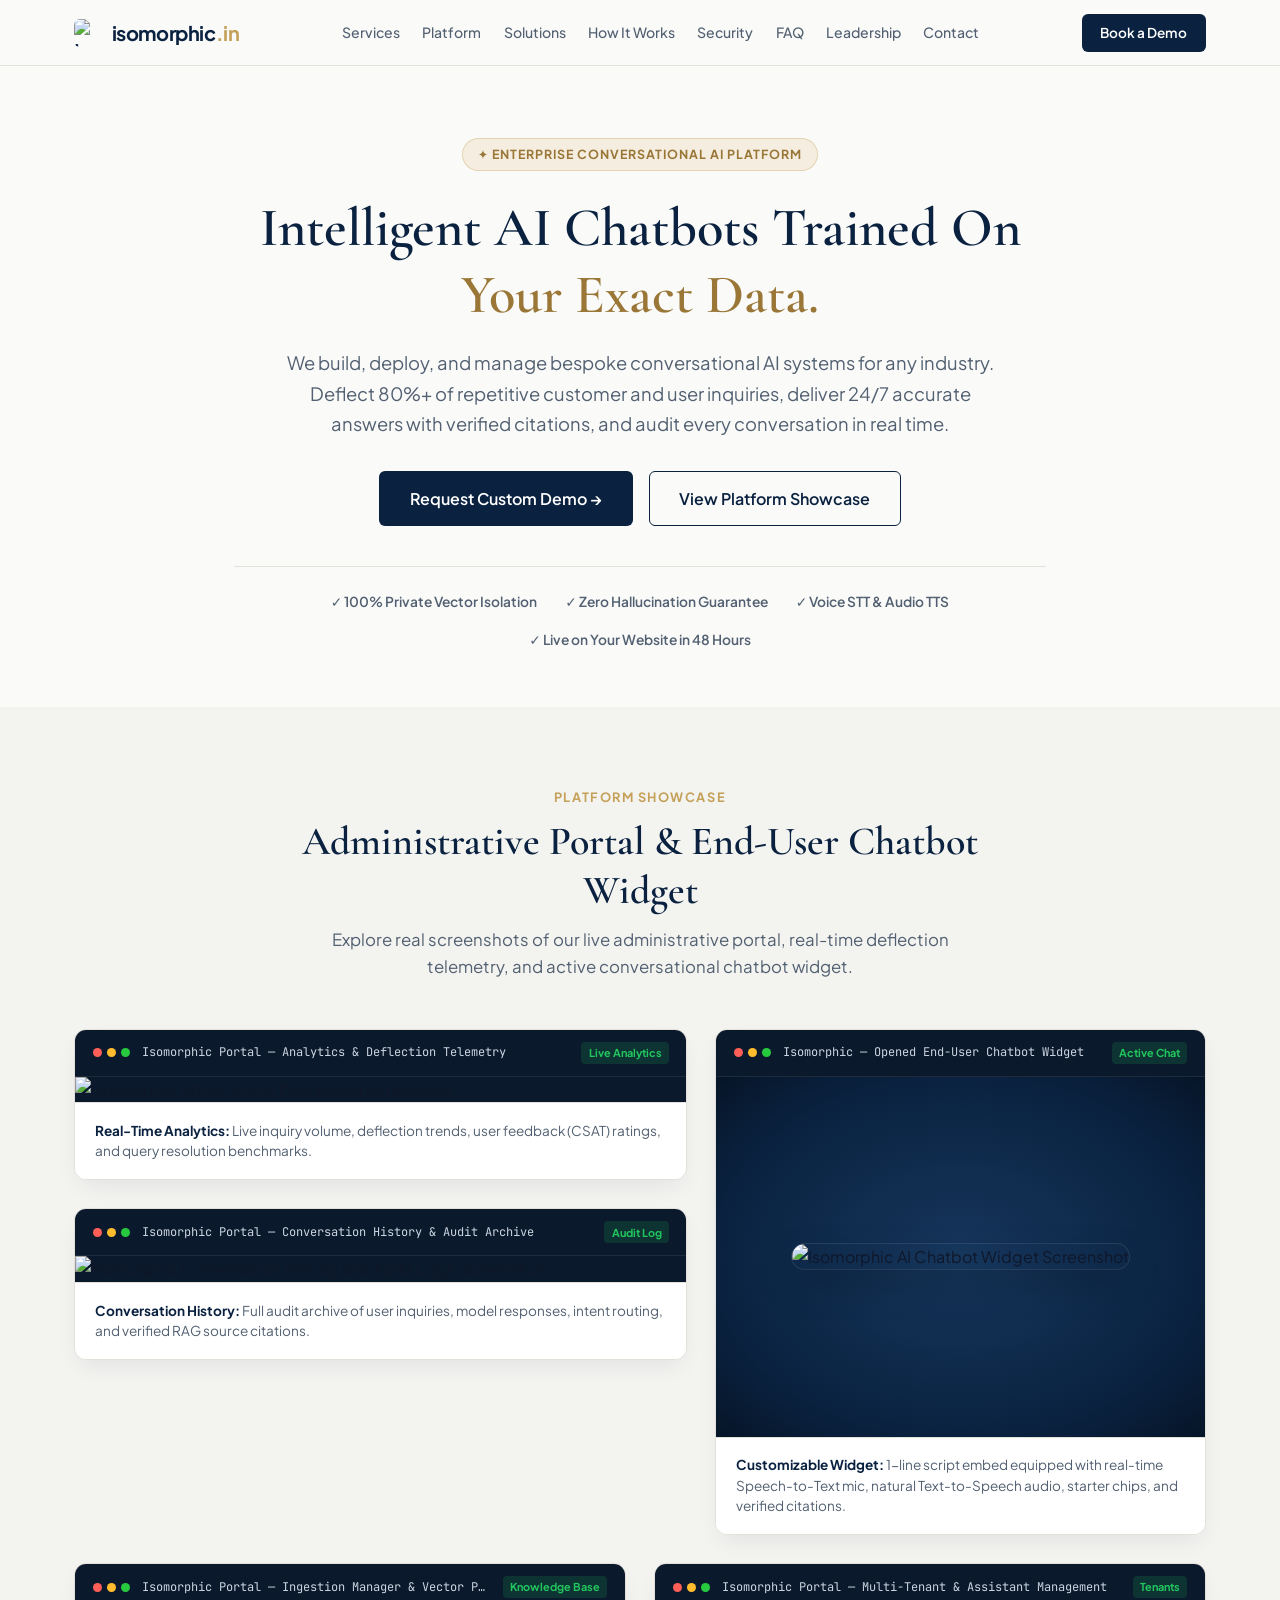
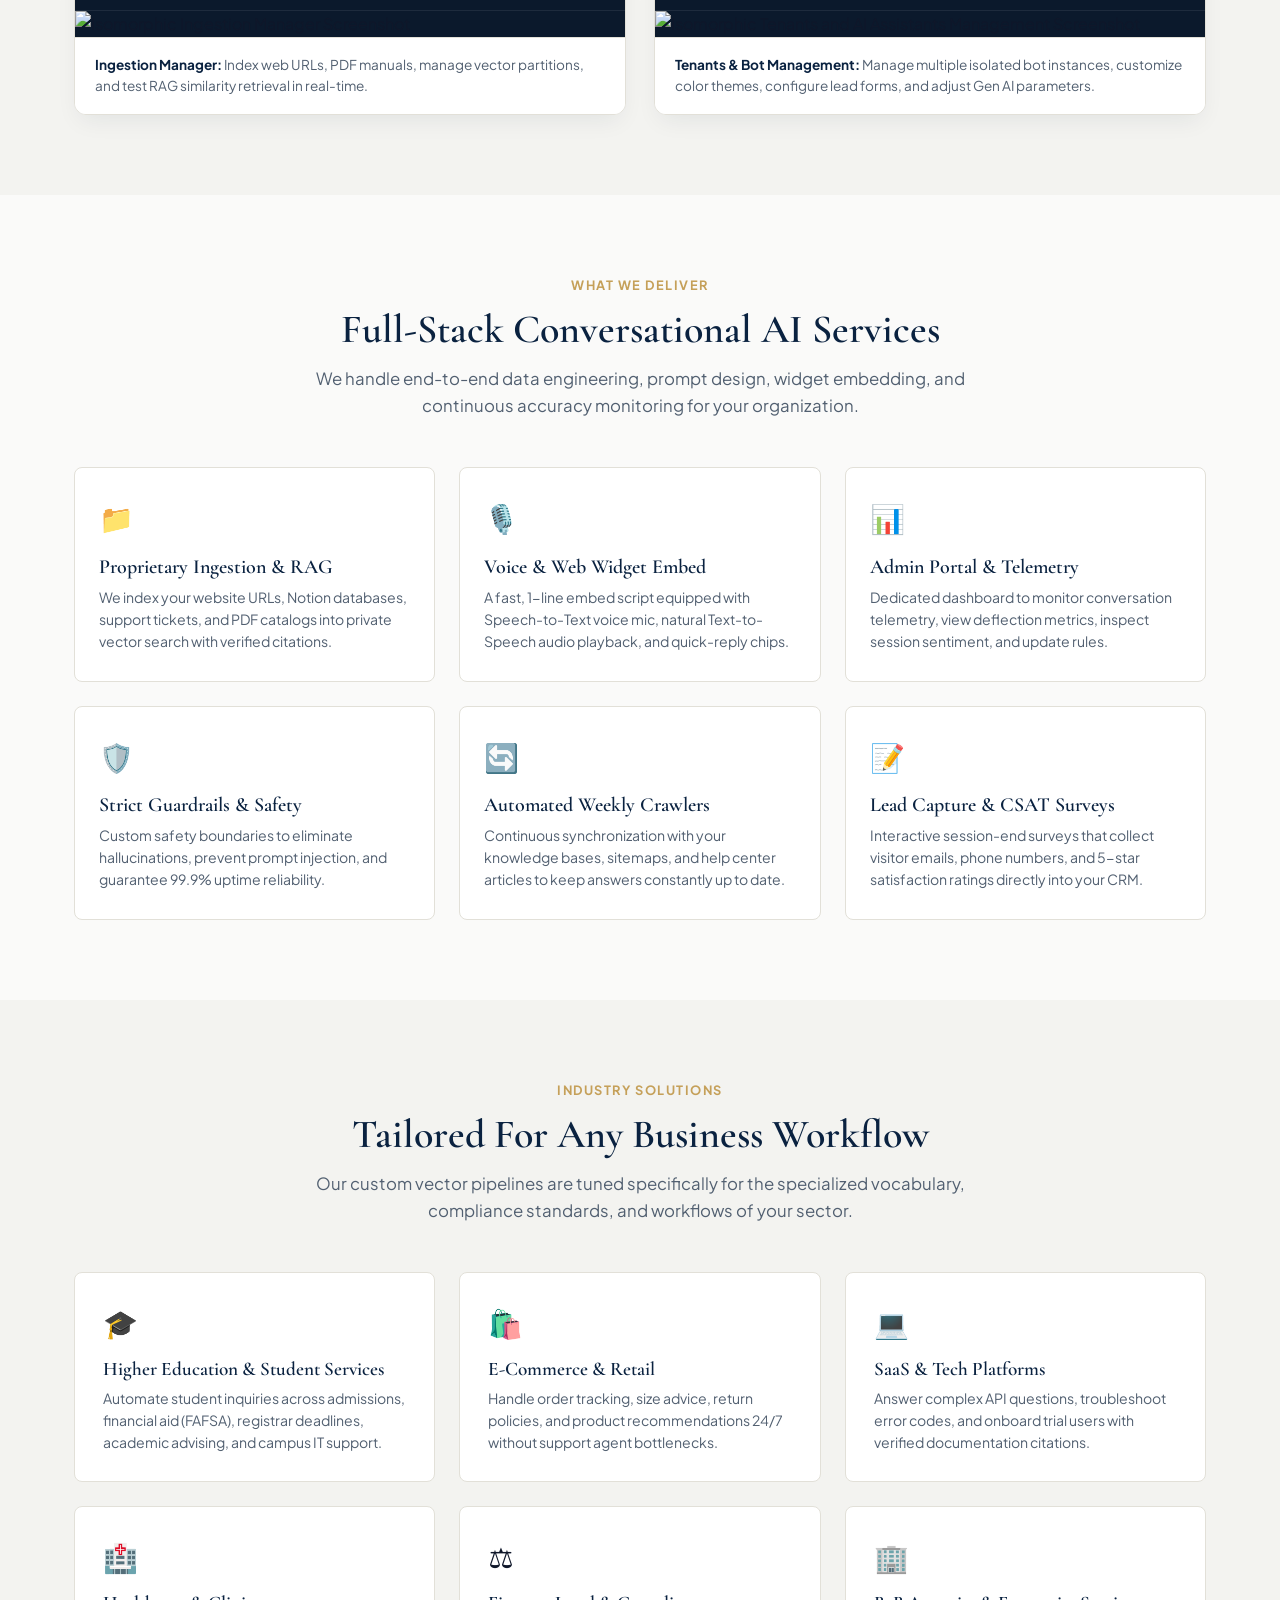
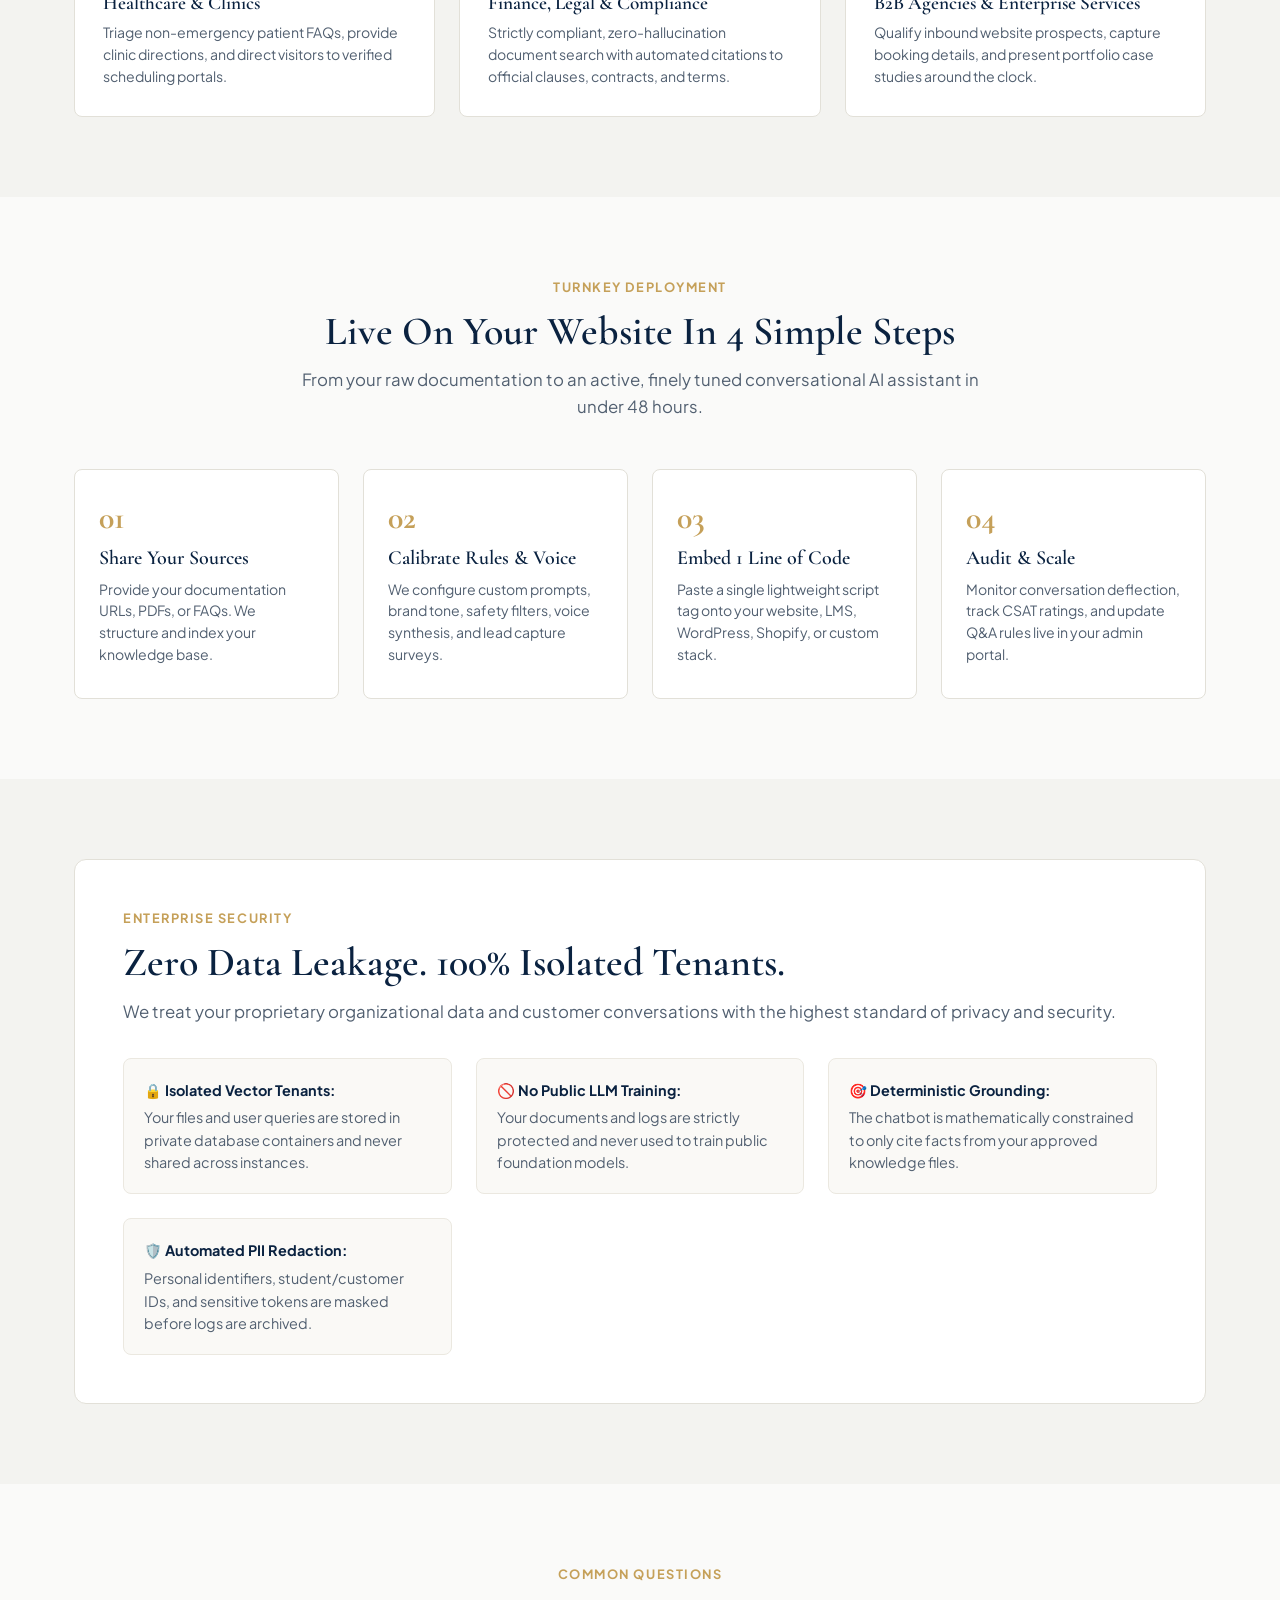
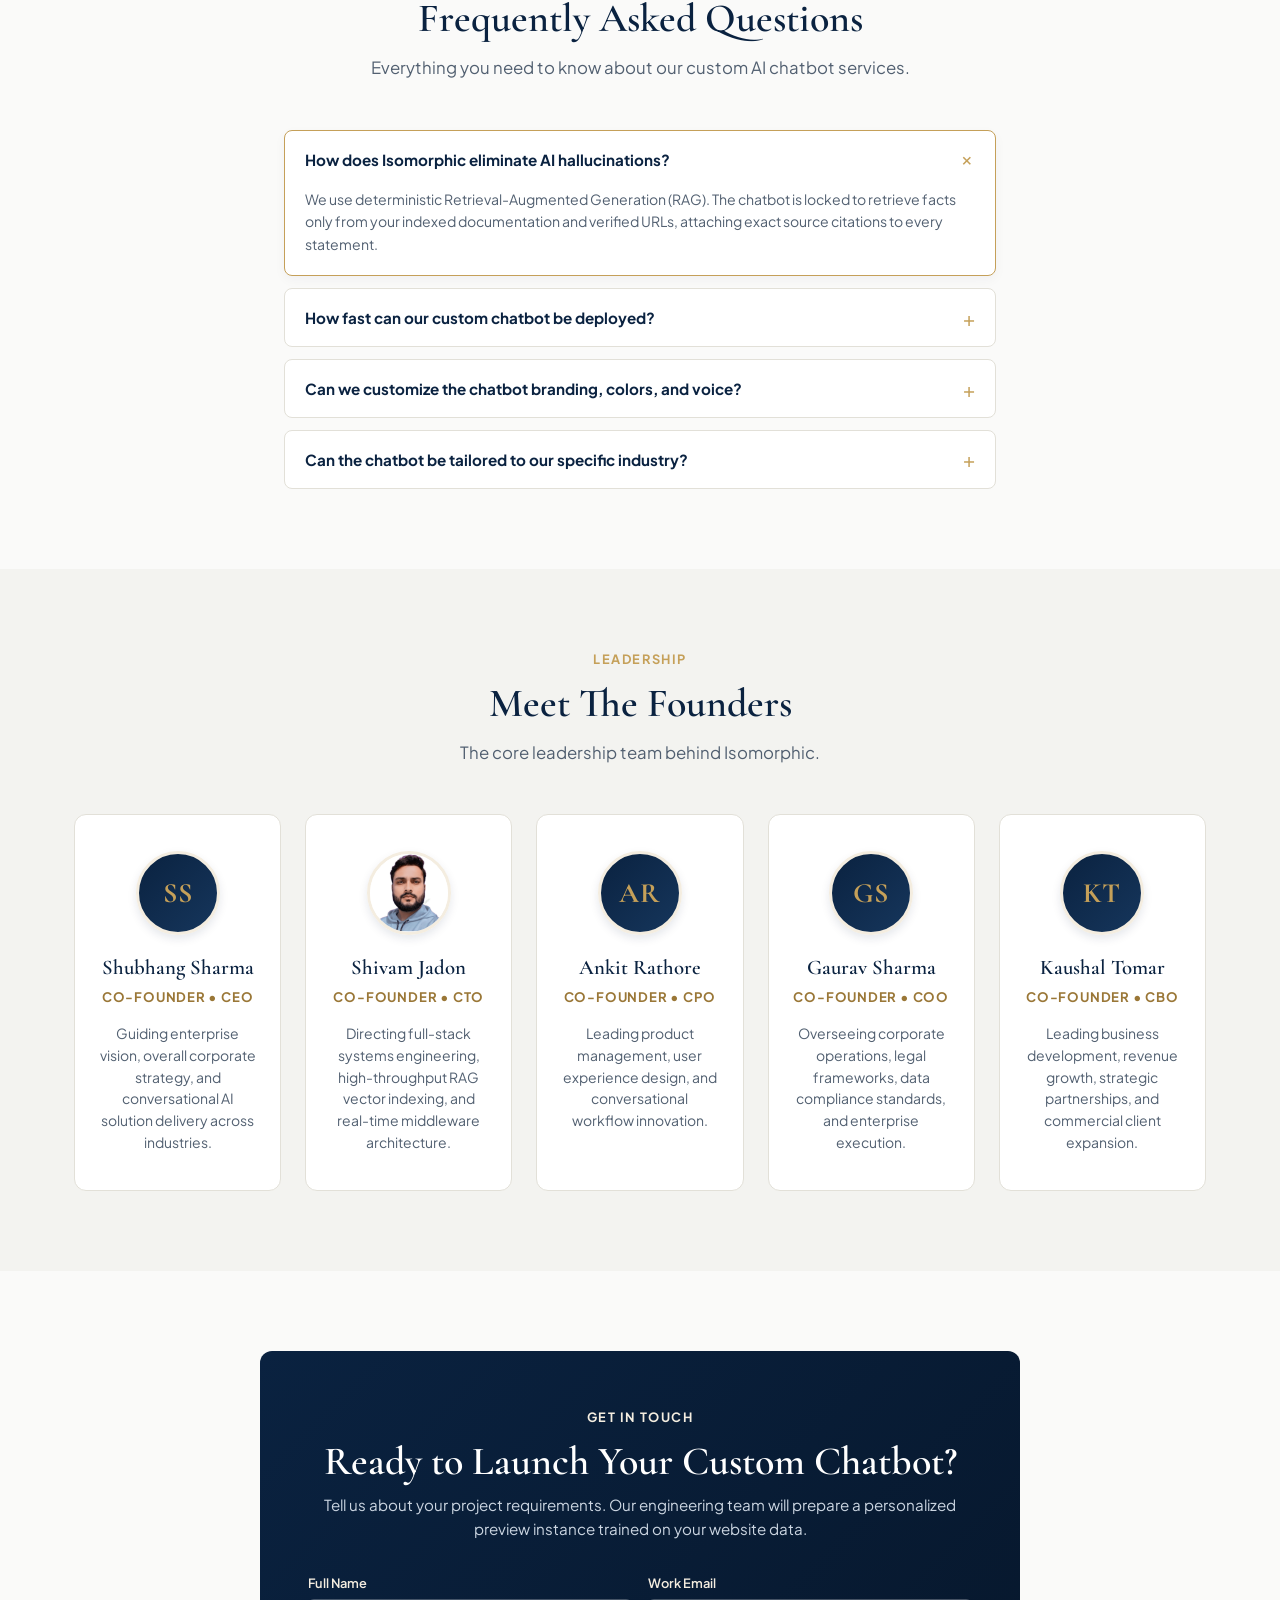
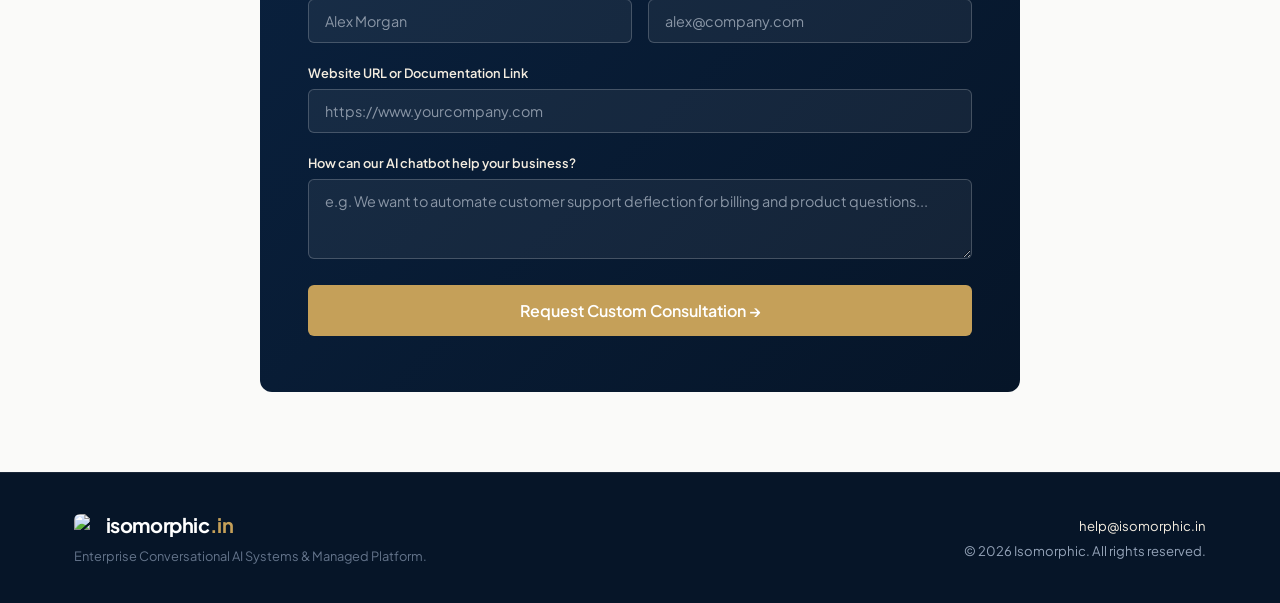
==== index.html @ 6aea858d "Added founder" ====
<!DOCTYPE html>
<html lang="en">
<head>
    <meta charset="UTF-8">
    <meta name="viewport" content="width=device-width, initial-scale=1.0">
    <link rel="icon" type="image/png" href="assets/isomorphic-icon.png">
    <title>Isomorphic | Enterprise AI Chatbot Platform &amp; Custom Solutions</title>
    <meta name="description" content="Build, deploy, and scale custom AI chatbots trained on your proprietary data. Turn documents, websites, and manuals into intelligent 24/7 conversational agents across any industry.">
    
    <!-- Google Fonts -->
    <link rel="preconnect" href="https://fonts.googleapis.com">
    <link rel="preconnect" href="https://fonts.gstatic.com" crossorigin>
    <link href="https://fonts.googleapis.com/css2?family=Cormorant+Garamond:wght@500;600;700&family=Plus+Jakarta+Sans:wght@400;500;600;700;800&family=JetBrains+Mono:wght@400;500;600&display=swap" rel="stylesheet">
    <link rel="stylesheet" href="styles.css">
</head>
<body>

    <!-- Minimal Header Navigation -->
    <header class="site-header" id="navbar">
        <div class="container nav-container">
            <a href="#" class="logo" aria-label="Isomorphic">
                <img src="assets/isomorphic-icon.png" alt="Isomorphic Emblem" class="site-logo-icon" width="28" height="28">
                <span class="logo-text">isomorphic<span class="dot-in">.in</span></span>
            </a>

            <nav class="nav-links">
                <a href="#services">Services</a>
                <a href="#platform">Platform</a>
                <a href="#solutions">Solutions</a>
                <a href="#process">How It Works</a>
                <a href="#security">Security</a>
                <a href="#faq">FAQ</a>
                <a href="#founders">Leadership</a>
                <a href="#contact">Contact</a>
            </nav>

            <div class="nav-actions">
                <a href="#contact" class="btn btn-primary btn-sm">
                    Book a Demo
                </a>
            </div>

            <button class="mobile-menu-toggle" aria-label="Toggle Menu" type="button">
                <span></span>
                <span></span>
            </button>
        </div>
    </header>

    <main>
        <!-- Hero Section -->
        <section class="hero-section">
            <div class="container hero-container">
                <div class="hero-content">
                    <div class="hero-badge">
                        <span>✦ Enterprise Conversational AI Platform</span>
                    </div>

                    <h1 class="hero-title">
                        Intelligent AI Chatbots Trained On <span class="accent-text">Your Exact Data.</span>
                    </h1>

                    <p class="hero-subtitle">
                        We build, deploy, and manage bespoke conversational AI systems for any industry. Deflect 80%+ of repetitive customer and user inquiries, deliver 24/7 accurate answers with verified citations, and audit every conversation in real time.
                    </p>

                    <div class="hero-buttons">
                        <a href="#contact" class="btn btn-primary btn-lg">
                            Request Custom Demo &rarr;
                        </a>
                        <a href="#platform" class="btn btn-outline btn-lg">
                            View Platform Showcase
                        </a>
                    </div>

                    <div class="trust-pills">
                        <span class="pill-item">✓ 100% Private Vector Isolation</span>
                        <span class="pill-item">✓ Zero Hallucination Guarantee</span>
                        <span class="pill-item">✓ Voice STT &amp; Audio TTS</span>
                        <span class="pill-item">✓ Live on Your Website in 48 Hours</span>
                    </div>
                </div>
            </div>
        </section>

        <!-- Visual Showcase Section (Actual Screenshots of Portal & Chatbot) -->
        <section id="platform" class="showcase-section">
            <div class="container">
                <div class="section-title-wrap">
                    <span class="section-eyebrow">Platform Showcase</span>
                    <h2>Administrative Portal &amp; End-User Chatbot Widget</h2>
                    <p>Explore real screenshots of our live administrative portal, real-time deflection telemetry, and active conversational chatbot widget.</p>
                </div>

                <!-- Primary Row: 2 Stacked Portal Screens on Left + Chatbot Widget on Right -->
                <div class="showcase-dual-grid">
                    <!-- LEFT: PORTAL COLUMN (2 STACKED SCREENS) -->
                    <div class="portal-column">
                        <!-- Screen 1: Analytics & Telemetry Dashboard -->
                        <div class="screen-card portal-card">
                            <div class="screen-card-header">
                                <div class="traffic-dots">
                                    <span class="dot red"></span>
                                    <span class="dot yellow"></span>
                                    <span class="dot green"></span>
                                </div>
                                <span class="screen-title">Isomorphic Portal &mdash; Analytics &amp; Deflection Telemetry</span>
                                <span class="badge-live">Live Analytics</span>
                            </div>
                            <div class="screen-image-wrap">
                                <img src="assets/portal-screenshot.png" alt="Isomorphic Admin Portal Dashboard Screenshot" class="showcase-img portal-img" loading="lazy">
                            </div>
                            <div class="screen-caption">
                                <strong>Real-Time Analytics:</strong> Live inquiry volume, deflection trends, user feedback (CSAT) ratings, and query resolution benchmarks.
                            </div>
                        </div>

                        <!-- Screen 2: Conversation History & Live Audit Trail -->
                        <div class="screen-card portal-card">
                            <div class="screen-card-header">
                                <div class="traffic-dots">
                                    <span class="dot red"></span>
                                    <span class="dot yellow"></span>
                                    <span class="dot green"></span>
                                </div>
                                <span class="screen-title">Isomorphic Portal &mdash; Conversation History &amp; Audit Archive</span>
                                <span class="badge-live">Audit Log</span>
                            </div>
                            <div class="screen-image-wrap">
                                <img src="assets/portal-conversations.png" alt="Isomorphic Conversation History and Audit Logs Screenshot" class="showcase-img portal-img" loading="lazy">
                            </div>
                            <div class="screen-caption">
                                <strong>Conversation History:</strong> Full audit archive of user inquiries, model responses, intent routing, and verified RAG source citations.
                            </div>
                        </div>
                    </div>

                    <!-- RIGHT: CHATBOT COLUMN (OPENED WIDGET) -->
                    <div class="chat-column">
                        <div class="screen-card chat-card">
                            <div class="screen-card-header">
                                <div class="traffic-dots">
                                    <span class="dot red"></span>
                                    <span class="dot yellow"></span>
                                    <span class="dot green"></span>
                                </div>
                                <span class="screen-title">Isomorphic &mdash; Opened End-User Chatbot Widget</span>
                                <span class="badge-live">Active Chat</span>
                            </div>
                            <div class="screen-image-wrap chat-wrap">
                                <img src="assets/chatbot-screenshot.png" alt="Isomorphic AI Chatbot Widget Screenshot" class="showcase-img chat-img" loading="lazy">
                            </div>
                            <div class="screen-caption">
                                <strong>Customizable Widget:</strong> 1-line script embed equipped with real-time Speech-to-Text mic, natural Text-to-Speech audio, starter chips, and verified citations.
                            </div>
                        </div>
                    </div>
                </div>

                <!-- Secondary Row: Ingestion Manager & Multi-Tenant Management -->
                <div class="showcase-secondary-grid">
                    <!-- Screen 3: Ingestion Manager -->
                    <div class="screen-card portal-card">
                        <div class="screen-card-header">
                            <div class="traffic-dots">
                                <span class="dot red"></span>
                                <span class="dot yellow"></span>
                                <span class="dot green"></span>
                            </div>
                            <span class="screen-title">Isomorphic Portal &mdash; Ingestion Manager &amp; Vector Pipeline</span>
                            <span class="badge-live">Knowledge Base</span>
                        </div>
                        <div class="screen-image-wrap">
                            <img src="assets/portal-ingestion.png" alt="Isomorphic Ingestion Manager Screenshot" class="showcase-img portal-img" loading="lazy">
                        </div>
                        <div class="screen-caption">
                            <strong>Ingestion Manager:</strong> Index web URLs, PDF manuals, manage vector partitions, and test RAG similarity retrieval in real-time.
                        </div>
                    </div>

                    <!-- Screen 4: Multi-Tenant & AI Assistant Management -->
                    <div class="screen-card portal-card">
                        <div class="screen-card-header">
                            <div class="traffic-dots">
                                <span class="dot red"></span>
                                <span class="dot yellow"></span>
                                <span class="dot green"></span>
                            </div>
                            <span class="screen-title">Isomorphic Portal &mdash; Multi-Tenant &amp; Assistant Management</span>
                            <span class="badge-live">Tenants</span>
                        </div>
                        <div class="screen-image-wrap">
                            <img src="assets/portal-tenants.png" alt="Isomorphic Tenants and AI Assistants Management Screenshot" class="showcase-img portal-img" loading="lazy">
                        </div>
                        <div class="screen-caption">
                            <strong>Tenants &amp; Bot Management:</strong> Manage multiple isolated bot instances, customize color themes, configure lead forms, and adjust Gen AI parameters.
                        </div>
                    </div>
                </div>
            </div>
        </section>

        <!-- Core Services Section -->
        <section id="services" class="services-section">
            <div class="container">
                <div class="section-title-wrap">
                    <span class="section-eyebrow">What We Deliver</span>
                    <h2>Full-Stack Conversational AI Services</h2>
                    <p>We handle end-to-end data engineering, prompt design, widget embedding, and continuous accuracy monitoring for your organization.</p>
                </div>

                <div class="services-grid-six">
                    <div class="service-box">
                        <div class="service-icon">📁</div>
                        <h3>Proprietary Ingestion &amp; RAG</h3>
                        <p>We index your website URLs, Notion databases, support tickets, and PDF catalogs into private vector search with verified citations.</p>
                    </div>

                    <div class="service-box">
                        <div class="service-icon">🎙️</div>
                        <h3>Voice &amp; Web Widget Embed</h3>
                        <p>A fast, 1-line embed script equipped with Speech-to-Text voice mic, natural Text-to-Speech audio playback, and quick-reply chips.</p>
                    </div>

                    <div class="service-box">
                        <div class="service-icon">📊</div>
                        <h3>Admin Portal &amp; Telemetry</h3>
                        <p>Dedicated dashboard to monitor conversation telemetry, view deflection metrics, inspect session sentiment, and update rules.</p>
                    </div>

                    <div class="service-box">
                        <div class="service-icon">🛡️</div>
                        <h3>Strict Guardrails &amp; Safety</h3>
                        <p>Custom safety boundaries to eliminate hallucinations, prevent prompt injection, and guarantee 99.9% uptime reliability.</p>
                    </div>

                    <div class="service-box">
                        <div class="service-icon">🔄</div>
                        <h3>Automated Weekly Crawlers</h3>
                        <p>Continuous synchronization with your knowledge bases, sitemaps, and help center articles to keep answers constantly up to date.</p>
                    </div>

                    <div class="service-box">
                        <div class="service-icon">📝</div>
                        <h3>Lead Capture &amp; CSAT Surveys</h3>
                        <p>Interactive session-end surveys that collect visitor emails, phone numbers, and 5-star satisfaction ratings directly into your CRM.</p>
                    </div>
                </div>
            </div>
        </section>

        <!-- Industry Solutions Section -->
        <section id="solutions" class="solutions-section">
            <div class="container">
                <div class="section-title-wrap">
                    <span class="section-eyebrow">Industry Solutions</span>
                    <h2>Tailored For Any Business Workflow</h2>
                    <p>Our custom vector pipelines are tuned specifically for the specialized vocabulary, compliance standards, and workflows of your sector.</p>
                </div>

                <div class="solutions-grid-three">
                    <div class="solution-card">
                        <div class="sol-icon">🎓</div>
                        <h4>Higher Education &amp; Student Services</h4>
                        <p>Automate student inquiries across admissions, financial aid (FAFSA), registrar deadlines, academic advising, and campus IT support.</p>
                    </div>
                    <div class="solution-card">
                        <div class="sol-icon">🛍️</div>
                        <h4>E-Commerce &amp; Retail</h4>
                        <p>Handle order tracking, size advice, return policies, and product recommendations 24/7 without support agent bottlenecks.</p>
                    </div>
                    <div class="solution-card">
                        <div class="sol-icon">💻</div>
                        <h4>SaaS &amp; Tech Platforms</h4>
                        <p>Answer complex API questions, troubleshoot error codes, and onboard trial users with verified documentation citations.</p>
                    </div>
                    <div class="solution-card">
                        <div class="sol-icon">🏥</div>
                        <h4>Healthcare &amp; Clinics</h4>
                        <p>Triage non-emergency patient FAQs, provide clinic directions, and direct visitors to verified scheduling portals.</p>
                    </div>
                    <div class="solution-card">
                        <div class="sol-icon">⚖️</div>
                        <h4>Finance, Legal &amp; Compliance</h4>
                        <p>Strictly compliant, zero-hallucination document search with automated citations to official clauses, contracts, and terms.</p>
                    </div>
                    <div class="solution-card">
                        <div class="sol-icon">🏢</div>
                        <h4>B2B Agencies &amp; Enterprise Services</h4>
                        <p>Qualify inbound website prospects, capture booking details, and present portfolio case studies around the clock.</p>
                    </div>
                </div>
            </div>
        </section>

        <!-- How It Works Section -->
        <section id="process" class="process-section">
            <div class="container">
                <div class="section-title-wrap">
                    <span class="section-eyebrow">Turnkey Deployment</span>
                    <h2>Live On Your Website In 4 Simple Steps</h2>
                    <p>From your raw documentation to an active, finely tuned conversational AI assistant in under 48 hours.</p>
                </div>

                <div class="process-steps-four">
                    <div class="step-card">
                        <div class="step-num">01</div>
                        <h3>Share Your Sources</h3>
                        <p>Provide your documentation URLs, PDFs, or FAQs. We structure and index your knowledge base.</p>
                    </div>
                    <div class="step-card">
                        <div class="step-num">02</div>
                        <h3>Calibrate Rules &amp; Voice</h3>
                        <p>We configure custom prompts, brand tone, safety filters, voice synthesis, and lead capture surveys.</p>
                    </div>
                    <div class="step-card">
                        <div class="step-num">03</div>
                        <h3>Embed 1 Line of Code</h3>
                        <p>Paste a single lightweight script tag onto your website, LMS, WordPress, Shopify, or custom stack.</p>
                    </div>
                    <div class="step-card">
                        <div class="step-num">04</div>
                        <h3>Audit &amp; Scale</h3>
                        <p>Monitor conversation deflection, track CSAT ratings, and update Q&amp;A rules live in your admin portal.</p>
                    </div>
                </div>
            </div>
        </section>

        <!-- Security & Compliance Section -->
        <section id="security" class="security-section">
            <div class="container">
                <div class="security-card">
                    <div class="security-content">
                        <span class="section-eyebrow" style="color: var(--color-accent);">Enterprise Security</span>
                        <h2>Zero Data Leakage. 100% Isolated Tenants.</h2>
                        <p>We treat your proprietary organizational data and customer conversations with the highest standard of privacy and security.</p>
                        
                        <div class="security-features-list">
                            <div class="sec-item">
                                <strong>🔒 Isolated Vector Tenants:</strong> Your files and user queries are stored in private database containers and never shared across instances.
                            </div>
                            <div class="sec-item">
                                <strong>🚫 No Public LLM Training:</strong> Your documents and logs are strictly protected and never used to train public foundation models.
                            </div>
                            <div class="sec-item">
                                <strong>🎯 Deterministic Grounding:</strong> The chatbot is mathematically constrained to only cite facts from your approved knowledge files.
                            </div>
                            <div class="sec-item">
                                <strong>🛡️ Automated PII Redaction:</strong> Personal identifiers, student/customer IDs, and sensitive tokens are masked before logs are archived.
                            </div>
                        </div>
                    </div>
                </div>
            </div>
        </section>

        <!-- FAQ Section -->
        <section id="faq" class="faq-section">
            <div class="container faq-container">
                <div class="section-title-wrap">
                    <span class="section-eyebrow">Common Questions</span>
                    <h2>Frequently Asked Questions</h2>
                    <p>Everything you need to know about our custom AI chatbot services.</p>
                </div>

                <div class="faq-accordion">
                    <div class="faq-item active">
                        <button type="button" class="faq-question">
                            <span>How does Isomorphic eliminate AI hallucinations?</span>
                            <span class="faq-icon">+</span>
                        </button>
                        <div class="faq-answer">
                            <p>We use deterministic Retrieval-Augmented Generation (RAG). The chatbot is locked to retrieve facts only from your indexed documentation and verified URLs, attaching exact source citations to every statement.</p>
                        </div>
                    </div>

                    <div class="faq-item">
                        <button type="button" class="faq-question">
                            <span>How fast can our custom chatbot be deployed?</span>
                            <span class="faq-icon">+</span>
                        </button>
                        <div class="faq-answer">
                            <p>Most client instances are configured, tested, and live within 48 to 72 hours. Simply provide your website link or documents, and our engineering team handles the rest.</p>
                        </div>
                    </div>

                    <div class="faq-item">
                        <button type="button" class="faq-question">
                            <span>Can we customize the chatbot branding, colors, and voice?</span>
                            <span class="faq-icon">+</span>
                        </button>
                        <div class="faq-answer">
                            <p>Yes. Primary colors, logos, starter quick-reply chips, speech-to-text dictation, text-to-speech audio, and session-end survey forms are fully customizable via your portal.</p>
                        </div>
                    </div>

                    <div class="faq-item">
                        <button type="button" class="faq-question">
                            <span>Can the chatbot be tailored to our specific industry?</span>
                            <span class="faq-icon">+</span>
                        </button>
                        <div class="faq-answer">
                            <p>Yes. We deploy specialized assistants for universities, e-commerce stores, SaaS companies, healthcare clinics, and B2B enterprises—each calibrated with custom terminology and routing rules.</p>
                        </div>
                    </div>
                </div>
            </div>
        </section>

        <!-- Meet The Founders Section (Placed before Contact) -->
        <section id="founders" class="founders-section">
            <div class="container">
                <div class="section-title-wrap">
                    <span class="section-eyebrow">Leadership</span>
                    <h2>Meet The Founders</h2>
                    <p>The core leadership team behind Isomorphic.</p>
                </div>

                <div class="founders-grid">
                    <!-- Founder 1: CEO -->
                    <div class="founder-card">
                        <div class="founder-avatar-wrap">
                            <img src="assets/shubhang.png" alt="Shubhang Sharma" class="founder-avatar-img" onerror="this.style.display='none'; this.nextElementSibling.style.display='flex';" />
                            <div class="dummy-avatar-bg" style="display: none;">
                                <span class="founder-initials">SS</span>
                            </div>
                        </div>
                        <h3 class="founder-name">Shubhang Sharma</h3>
                        <span class="founder-role">Co-Founder &bull; CEO</span>
                        <p class="founder-bio">Guiding enterprise vision, overall corporate strategy, and conversational AI solution delivery across industries.</p>
                    </div>

                    <!-- Founder 2: CTO -->
                    <div class="founder-card">
                        <div class="founder-avatar-wrap">
                            <img src="assets/shivam.png" alt="Shivam Jadon" class="founder-avatar-img" onerror="this.style.display='none'; this.nextElementSibling.style.display='flex';" />
                            <div class="dummy-avatar-bg" style="display: none;">
                                <span class="founder-initials">SJ</span>
                            </div>
                        </div>
                        <h3 class="founder-name">Shivam Jadon</h3>
                        <span class="founder-role">Co-Founder &bull; CTO</span>
                        <p class="founder-bio">Directing full-stack systems engineering, high-throughput RAG vector indexing, and real-time middleware architecture.</p>
                    </div>

                    <!-- Founder 3: CPO -->
                    <div class="founder-card">
                        <div class="founder-avatar-wrap">
                            <img src="assets/ankit.png" alt="Ankit Rathore" class="founder-avatar-img" onerror="this.style.display='none'; this.nextElementSibling.style.display='flex';" />
                            <div class="dummy-avatar-bg" style="display: none;">
                                <span class="founder-initials">AR</span>
                            </div>
                        </div>
                        <h3 class="founder-name">Ankit Rathore</h3>
                        <span class="founder-role">Co-Founder &bull; CPO</span>
                        <p class="founder-bio">Leading product management, user experience design, and conversational workflow innovation.</p>
                    </div>

                    <!-- Founder 4: COO -->
                    <div class="founder-card">
                        <div class="founder-avatar-wrap">
                            <img src="assets/gaurav.png" alt="Gaurav Sharma" class="founder-avatar-img" onerror="this.style.display='none'; this.nextElementSibling.style.display='flex';" />
                            <div class="dummy-avatar-bg" style="display: none;">
                                <span class="founder-initials">GS</span>
                            </div>
                        </div>
                        <h3 class="founder-name">Gaurav Sharma</h3>
                        <span class="founder-role">Co-Founder &bull; COO</span>
                        <p class="founder-bio">Overseeing corporate operations, legal frameworks, data compliance standards, and enterprise execution.</p>
                    </div>

                    <!-- Founder 5: CBO -->
                    <div class="founder-card">
                        <div class="founder-avatar-wrap">
                            <img src="assets/kaushal.png" alt="Kaushal Tomar" class="founder-avatar-img" onerror="this.style.display='none'; this.nextElementSibling.style.display='flex';" />
                            <div class="dummy-avatar-bg" style="display: none;">
                                <span class="founder-initials">KT</span>
                            </div>
                        </div>
                        <h3 class="founder-name">Kaushal Tomar</h3>
                        <span class="founder-role">Co-Founder &bull; CBO</span>
                        <p class="founder-bio">Leading business development, revenue growth, strategic partnerships, and commercial client expansion.</p>
                    </div>
                </div>
            </div>
        </section>

        <!-- Contact & Lead Capture Section -->
        <section id="contact" class="contact-section">
            <div class="container">
                <div class="contact-card">
                    <div class="contact-header">
                        <span class="section-eyebrow" style="color: var(--color-accent-light);">Get In Touch</span>
                        <h2>Ready to Launch Your Custom Chatbot?</h2>
                        <p>Tell us about your project requirements. Our engineering team will prepare a personalized preview instance trained on your website data.</p>
                    </div>

                    <form id="contact-form" class="contact-form">
                        <div class="form-row">
                            <div class="form-field">
                                <label for="c-name">Full Name</label>
                                <input type="text" id="c-name" placeholder="Alex Morgan" required>
                            </div>
                            <div class="form-field">
                                <label for="c-email">Work Email</label>
                                <input type="email" id="c-email" placeholder="alex@company.com" required>
                            </div>
                        </div>

                        <div class="form-field">
                            <label for="c-website">Website URL or Documentation Link</label>
                            <input type="url" id="c-website" placeholder="https://www.yourcompany.com" required>
                        </div>

                        <div class="form-field">
                            <label for="c-message">How can our AI chatbot help your business?</label>
                            <textarea id="c-message" rows="3" placeholder="e.g. We want to automate customer support deflection for billing and product questions..." required></textarea>
                        </div>

                        <button type="submit" class="btn btn-secondary btn-full btn-lg">
                            Request Custom Consultation &rarr;
                        </button>
                    </form>

                    <div id="contact-success" class="contact-success-msg">
                        <div class="success-check">✓</div>
                        <h3>Thank You!</h3>
                        <p>Your request has been received. Our team will review your website and contact you within 24 hours.</p>
                        <p class="direct-mail">Direct inquiries: <strong>help@isomorphic.in</strong></p>
                    </div>
                </div>
            </div>
        </section>
    </main>

    <!-- Clean Footer -->
    <footer class="site-footer">
        <div class="container footer-container">
            <div class="footer-left">
                <div class="logo">
                    <img src="assets/isomorphic-icon.png" alt="Isomorphic Emblem" class="site-logo-icon" width="22" height="22">
                    <span style="color:#FFFFFF;">isomorphic<span class="dot-in">.in</span></span>
                </div>
                <p>Enterprise Conversational AI Systems &amp; Managed Platform.</p>
            </div>
            <div class="footer-right">
                <a href="mailto:help@isomorphic.in">help@isomorphic.in</a>
                <span>&copy; 2026 Isomorphic. All rights reserved.</span>
            </div>
        </div>
    </footer>

    <script src="script.js"></script>

    <!-- Hosted Live Chatbot Widget Script -->
    <script 
        src="https://iso-chat.onrender.com/chatbot.js" 
        data-tenant-id="onestop" 
        data-bot-id="isobot">
    </script>
</body>
</html>
---- styles.css ----
/* ==========================================================================
   Isomorphic - Enterprise Conversational AI Platform Stylesheet
   ========================================================================== */

:root {
    --color-bg: #FAFAF9;
    --color-bg-secondary: #F3F3F0;
    --color-card-bg: #FFFFFF;
    
    --color-text: #0F172A;
    --color-text-muted: #526071;
    --color-text-light: #8E9BAE;
    
    --color-primary: #0A2240;
    --color-primary-light: #16365C;
    --color-primary-dark: #051428;
    
    --color-accent: #C5A059;
    --color-accent-light: #F4EDE0;
    --color-accent-dark: #9A7737;
    
    --color-border: #E2E0D8;
    --color-border-subtle: #EBE8E0;
    
    --color-success: #16A34A;
    --color-success-bg: #DCFCE7;
    
    --font-serif: "Cormorant Garamond", Georgia, serif;
    --font-sans: "Plus Jakarta Sans", system-ui, -apple-system, sans-serif;
    --font-mono: "JetBrains Mono", Menlo, monospace;
    
    --max-width: 1180px;
    --transition-smooth: all 0.2s ease-in-out;
}

*, *::before, *::after {
    box-sizing: border-box;
    margin: 0;
    padding: 0;
}

html {
    scroll-behavior: smooth;
}

body {
    background-color: var(--color-bg);
    color: var(--color-text);
    font-family: var(--font-sans);
    font-size: 16px;
    line-height: 1.6;
    overflow-x: hidden;
    -webkit-font-smoothing: antialiased;
}

h1, h2, h3, h4 {
    font-family: var(--font-serif);
    color: var(--color-primary);
    font-weight: 600;
    line-height: 1.22;
}

h1 { font-size: clamp(2.3rem, 4.8vw, 3.4rem); }
h2 { font-size: clamp(1.85rem, 3.5vw, 2.5rem); }
h3 { font-size: clamp(1.2rem, 2vw, 1.4rem); }
h4 { font-size: clamp(1.05rem, 1.5vw, 1.2rem); }

p {
    color: var(--color-text-muted);
}

a {
    color: var(--color-primary);
    text-decoration: none;
    transition: var(--transition-smooth);
}

a:hover {
    color: var(--color-accent);
}

.container {
    width: 100%;
    max-width: var(--max-width);
    margin: 0 auto;
    padding: 0 1.5rem;
}

section {
    padding: 5rem 0;
}

@media (max-width: 768px) {
    section { padding: 3.5rem 0; }
}

/* --- Section Headers --- */
.section-title-wrap {
    text-align: center;
    max-width: 700px;
    margin: 0 auto 3rem auto;
}

.section-eyebrow {
    font-size: 0.8rem;
    font-weight: 700;
    text-transform: uppercase;
    letter-spacing: 0.12em;
    color: var(--color-accent);
    display: block;
    margin-bottom: 0.6rem;
}

.section-title-wrap h2 {
    margin-bottom: 0.75rem;
}

.section-title-wrap p {
    font-size: 1.05rem;
    line-height: 1.6;
}

/* --- Buttons --- */
.btn {
    display: inline-flex;
    align-items: center;
    justify-content: center;
    gap: 0.4rem;
    font-family: var(--font-sans);
    font-weight: 600;
    font-size: 0.92rem;
    padding: 0.72rem 1.45rem;
    border-radius: 6px;
    border: 1px solid transparent;
    cursor: pointer;
    transition: var(--transition-smooth);
    text-align: center;
    white-space: nowrap;
    text-decoration: none;
}

.btn-primary {
    background-color: var(--color-primary);
    color: #FFFFFF !important;
}

.btn-primary:hover {
    background-color: var(--color-primary-light);
    transform: translateY(-1px);
    box-shadow: 0 4px 12px rgba(10, 34, 64, 0.15);
}

.btn-secondary {
    background-color: var(--color-accent);
    color: #FFFFFF !important;
}

.btn-secondary:hover {
    background-color: var(--color-accent-dark);
    transform: translateY(-1px);
}

.btn-outline {
    background: transparent;
    border-color: var(--color-primary);
    color: var(--color-primary);
}

.btn-outline:hover {
    background: rgba(10, 34, 64, 0.05);
    transform: translateY(-1px);
}

.btn-lg {
    padding: 0.85rem 1.85rem;
    font-size: 1rem;
}

.btn-sm {
    padding: 0.45rem 1.1rem;
    font-size: 0.85rem;
}

.btn-full {
    width: 100%;
}

/* --- Header --- */
.site-header {
    background: rgba(250, 250, 249, 0.96);
    backdrop-filter: blur(12px);
    border-bottom: 1px solid var(--color-border);
    position: sticky;
    top: 0;
    z-index: 1000;
    padding: 0.85rem 0;
}

.nav-container {
    display: flex;
    align-items: center;
    justify-content: space-between;
    gap: 1rem;
}

.logo {
    display: flex;
    align-items: center;
    gap: 0.6rem;
    font-size: 1.25rem;
    font-weight: 700;
    letter-spacing: -0.02em;
    color: var(--color-primary);
    text-decoration: none;
    flex-shrink: 0;
}

.logo .dot-in {
    color: var(--color-accent);
}

.site-logo-icon {
    width: 28px;
    height: 28px;
    object-fit: contain;
    border-radius: 6px;
    display: inline-block;
    flex-shrink: 0;
}

.footer-left .site-logo-icon {
    width: 22px;
    height: 22px;
}

.nav-links {
    display: flex;
    align-items: center;
    gap: 1.4rem;
}

.nav-links a {
    font-size: 0.88rem;
    font-weight: 500;
    color: var(--color-text-muted);
    transition: var(--transition-smooth);
}

.nav-links a:hover {
    color: var(--color-primary);
}

.nav-actions {
    display: flex;
    align-items: center;
    gap: 0.75rem;
    flex-shrink: 0;
}

.mobile-menu-toggle {
    display: none;
    flex-direction: column;
    gap: 5px;
    background: none;
    border: none;
    cursor: pointer;
    padding: 0.4rem;
    z-index: 1001;
}

.mobile-menu-toggle span {
    width: 22px;
    height: 2px;
    background: var(--color-primary);
    transition: var(--transition-smooth);
}

@media (max-width: 1040px) {
    .nav-links {
        display: none;
        position: absolute;
        top: 100%;
        left: 0;
        right: 0;
        background: #FFFFFF;
        flex-direction: column;
        padding: 1.75rem 1.5rem;
        border-bottom: 1px solid var(--color-border);
        box-shadow: 0 12px 28px rgba(0, 0, 0, 0.08);
        gap: 1.1rem;
        align-items: flex-start;
    }
    .nav-links.active { 
        display: flex; 
    }
    .mobile-menu-toggle { 
        display: flex; 
    }
}

/* --- Hero Section --- */
.hero-section {
    padding: 4.5rem 0 3.5rem 0;
    text-align: center;
}

.hero-container {
    max-width: 860px;
}

.hero-badge {
    display: inline-block;
    background: var(--color-accent-light);
    color: var(--color-accent-dark);
    font-size: 0.78rem;
    font-weight: 700;
    text-transform: uppercase;
    letter-spacing: 0.08em;
    padding: 0.35rem 0.9rem;
    border-radius: 50px;
    margin-bottom: 1.5rem;
    border: 1px solid rgba(197, 160, 89, 0.35);
}

.hero-title {
    margin-bottom: 1.25rem;
}

.accent-text {
    color: var(--color-accent-dark);
}

.hero-subtitle {
    font-size: 1.15rem;
    line-height: 1.65;
    max-width: 720px;
    margin: 0 auto 2rem auto;
}

.hero-buttons {
    display: flex;
    align-items: center;
    justify-content: center;
    gap: 1rem;
    margin-bottom: 2.5rem;
    flex-wrap: wrap;
}

.trust-pills {
    display: flex;
    align-items: center;
    justify-content: center;
    gap: 1rem 1.75rem;
    flex-wrap: wrap;
    font-size: 0.86rem;
    font-weight: 600;
    color: var(--color-text-muted);
    padding-top: 1.5rem;
    border-top: 1px solid var(--color-border);
}

.pill-item {
    display: inline-flex;
    align-items: center;
    white-space: nowrap;
}

/* --- Visual Showcase --- */
.showcase-section {
    background: var(--color-bg-secondary);
}

.showcase-dual-grid {
    display: grid;
    grid-template-columns: 1.25fr 1fr;
    gap: 1.75rem;
    align-items: start;
}

@media (max-width: 992px) {
    .showcase-dual-grid {
        grid-template-columns: 1fr;
    }
}

.portal-column {
    display: flex;
    flex-direction: column;
    gap: 1.75rem;
}

.chat-column {
    display: flex;
    flex-direction: column;
}

.screen-card {
    background: #FFFFFF;
    border: 1px solid var(--color-border);
    border-radius: 12px;
    overflow: hidden;
    box-shadow: 0 10px 24px -6px rgba(10, 34, 64, 0.08);
    display: flex;
    flex-direction: column;
}

.chat-card {
    height: 100%;
}

.screen-card-header {
    background: #0B192C;
    padding: 0.75rem 1.1rem;
    display: flex;
    align-items: center;
    justify-content: space-between;
    gap: 0.75rem;
    border-bottom: 1px solid rgba(255, 255, 255, 0.08);
    min-width: 0;
}

.traffic-dots {
    display: flex;
    gap: 5px;
    flex-shrink: 0;
}

.traffic-dots .dot {
    width: 9px;
    height: 9px;
    border-radius: 50%;
}

.dot.red { background: #FF5F56; }
.dot.yellow { background: #FFBD2E; }
.dot.green { background: #27C93F; }

.screen-title {
    font-size: 0.75rem;
    font-family: var(--font-mono);
    color: #CBD5E1;
    overflow: hidden;
    text-overflow: ellipsis;
    white-space: nowrap;
    flex: 1;
    min-width: 0;
}

.badge-live {
    background: rgba(34, 197, 94, 0.15);
    color: #22C55E;
    font-size: 0.68rem;
    font-weight: 700;
    padding: 0.15rem 0.45rem;
    border-radius: 4px;
    flex-shrink: 0;
    white-space: nowrap;
}

.screen-image-wrap {
    background: #0B192C;
    overflow: hidden;
    display: flex;
    align-items: center;
    justify-content: center;
    width: 100%;
}

.screen-image-wrap.chat-wrap {
    background: radial-gradient(ellipse at center, #16365C 0%, #0A2240 70%, #061528 100%);
    padding: 1.75rem 1.25rem;
    min-height: 360px;
}

.showcase-img {
    width: 100%;
    height: auto;
    display: block;
    object-fit: cover;
    transition: transform 0.3s ease;
}

.showcase-img:hover {
    transform: scale(1.015);
}

.showcase-img.chat-img {
    max-width: 88%;
    max-height: 440px;
    width: auto;
    height: auto;
    object-fit: contain;
    border-radius: 18px;
    box-shadow: 0 16px 36px -8px rgba(0, 0, 0, 0.5), 0 0 0 1px rgba(255, 255, 255, 0.1);
    transition: transform 0.3s cubic-bezier(0.16, 1, 0.3, 1), box-shadow 0.3s ease;
}

.showcase-img.chat-img:hover {
    transform: translateY(-4px) scale(1.02);
    box-shadow: 0 22px 45px -8px rgba(0, 0, 0, 0.6), 0 0 0 1px rgba(197, 160, 89, 0.4);
}

.screen-caption {
    padding: 1.1rem 1.25rem;
    background: #FFFFFF;
    border-top: 1px solid var(--color-border);
    font-size: 0.85rem;
    color: var(--color-text-muted);
    line-height: 1.5;
}

.chat-card .screen-caption {
    margin-top: auto;
}

.screen-caption strong {
    color: var(--color-primary);
}

.showcase-secondary-grid {
    display: grid;
    grid-template-columns: 1fr 1fr;
    gap: 1.75rem;
    margin-top: 1.75rem;
}

@media (max-width: 992px) {
    .showcase-secondary-grid {
        grid-template-columns: 1fr;
    }
}

/* --- Core Services Grid --- */
.services-section {
    background: var(--color-bg);
}

.services-grid-six {
    display: grid;
    grid-template-columns: repeat(auto-fit, minmax(320px, 1fr));
    gap: 1.5rem;
}

@media (max-width: 680px) {
    .services-grid-six {
        grid-template-columns: 1fr;
    }
}

.service-box {
    background: #FFFFFF;
    border: 1px solid var(--color-border);
    border-radius: 8px;
    padding: 1.75rem 1.5rem;
    transition: var(--transition-smooth);
    display: flex;
    flex-direction: column;
}

.service-box:hover {
    border-color: var(--color-accent);
    transform: translateY(-2px);
    box-shadow: 0 6px 16px rgba(10, 34, 64, 0.05);
}

.service-icon {
    font-size: 1.75rem;
    margin-bottom: 0.85rem;
}

.service-box h3 {
    margin-bottom: 0.5rem;
    font-size: 1.25rem;
}

.service-box p {
    font-size: 0.88rem;
    line-height: 1.55;
    margin: 0;
}

/* --- Solutions Grid --- */
.solutions-section {
    background: var(--color-bg-secondary);
}

.solutions-grid-three {
    display: grid;
    grid-template-columns: repeat(auto-fit, minmax(320px, 1fr));
    gap: 1.5rem;
}

@media (max-width: 680px) {
    .solutions-grid-three {
        grid-template-columns: 1fr;
    }
}

.solution-card {
    background: #FFFFFF;
    border: 1px solid var(--color-border);
    border-radius: 8px;
    padding: 1.75rem;
    transition: var(--transition-smooth);
    display: flex;
    flex-direction: column;
}

.solution-card:hover {
    border-color: var(--color-accent);
    transform: translateY(-2px);
    box-shadow: 0 6px 16px rgba(10, 34, 64, 0.05);
}

.sol-icon {
    font-size: 1.75rem;
    margin-bottom: 0.75rem;
}

.solution-card h4 {
    margin-bottom: 0.4rem;
}

.solution-card p {
    font-size: 0.88rem;
    line-height: 1.55;
    margin: 0;
}

/* --- How It Works --- */
.process-section {
    background: var(--color-bg);
}

.process-steps-four {
    display: grid;
    grid-template-columns: repeat(auto-fit, minmax(240px, 1fr));
    gap: 1.5rem;
}

@media (max-width: 550px) {
    .process-steps-four {
        grid-template-columns: 1fr;
    }
}

.step-card {
    background: #FFFFFF;
    border: 1px solid var(--color-border);
    border-radius: 8px;
    padding: 2rem 1.5rem;
    display: flex;
    flex-direction: column;
}

.step-num {
    font-family: var(--font-serif);
    font-size: 2rem;
    font-weight: 700;
    color: var(--color-accent);
    line-height: 1;
    margin-bottom: 0.75rem;
}

.step-card h3 {
    margin-bottom: 0.5rem;
    font-size: 1.25rem;
}

.step-card p {
    font-size: 0.88rem;
    line-height: 1.55;
    margin: 0;
}

/* --- Security Section --- */
.security-section {
    background: var(--color-bg-secondary);
}

.security-card {
    background: #FFFFFF;
    border: 1px solid var(--color-border);
    border-radius: 12px;
    padding: clamp(2rem, 4vw, 3rem);
}

.security-content h2 {
    margin-bottom: 0.75rem;
}

.security-content p {
    font-size: 1.05rem;
    margin-bottom: 2rem;
}

.security-features-list {
    display: grid;
    grid-template-columns: repeat(auto-fit, minmax(300px, 1fr));
    gap: 1.5rem;
}

.sec-item {
    background: #FAF9F6;
    border: 1px solid var(--color-border-subtle);
    padding: 1.25rem;
    border-radius: 8px;
    font-size: 0.9rem;
    line-height: 1.55;
    color: var(--color-text-muted);
}

.sec-item strong {
    color: var(--color-primary);
    display: block;
    margin-bottom: 0.35rem;
}

/* --- FAQ Section --- */
.faq-section {
    background: var(--color-bg);
}

.faq-container {
    max-width: 760px;
}

.faq-accordion {
    display: flex;
    flex-direction: column;
    gap: 0.75rem;
}

.faq-item {
    background: #FFFFFF;
    border: 1px solid var(--color-border);
    border-radius: 8px;
    overflow: hidden;
    transition: var(--transition-smooth);
}

.faq-item.active {
    border-color: var(--color-accent);
    box-shadow: 0 4px 12px rgba(10, 34, 64, 0.04);
}

.faq-question {
    width: 100%;
    padding: 1.15rem 1.25rem;
    background: none;
    border: none;
    display: flex;
    justify-content: space-between;
    align-items: center;
    font-family: var(--font-sans);
    font-size: 0.95rem;
    font-weight: 700;
    color: var(--color-primary);
    cursor: pointer;
    text-align: left;
    outline: none;
    gap: 0.75rem;
}

.faq-question:hover {
    color: var(--color-accent-dark);
}

.faq-icon {
    font-size: 1.25rem;
    font-weight: 400;
    color: var(--color-accent);
    transition: transform 0.25s ease;
    line-height: 1;
    flex-shrink: 0;
}

.faq-item.active .faq-icon {
    transform: rotate(45deg);
}

.faq-answer {
    padding: 0 1.25rem 1.25rem 1.25rem;
    display: none;
    font-size: 0.88rem;
    line-height: 1.6;
    color: var(--color-text-muted);
}

.faq-item.active .faq-answer {
    display: block;
}

/* --- Meet The Founders Section --- */
.founders-section {
    background: var(--color-bg-secondary);
}

.founders-grid {
    display: grid;
    grid-template-columns: repeat(auto-fit, minmax(200px, 1fr));
    gap: 1.5rem;
}

.founder-card {
    background: #FFFFFF;
    border: 1px solid var(--color-border);
    border-radius: 12px;
    padding: 2.25rem 1.5rem;
    text-align: center;
    transition: var(--transition-smooth);
    display: flex;
    flex-direction: column;
    align-items: center;
    height: 100%;
}

.founder-card:hover {
    border-color: var(--color-accent);
    transform: translateY(-3px);
    box-shadow: 0 8px 20px rgba(10, 34, 64, 0.06);
}

.founder-avatar-wrap {
    margin-bottom: 1.25rem;
    flex-shrink: 0;
}

.founder-avatar-img {
    width: 84px;
    height: 84px;
    border-radius: 50%;
    object-fit: cover;
    border: 3px solid var(--color-accent-light);
    box-shadow: 0 4px 10px rgba(10, 34, 64, 0.1);
    display: block;
}

.dummy-avatar-bg {
    width: 84px;
    height: 84px;
    border-radius: 50%;
    background: linear-gradient(135deg, var(--color-primary) 0%, var(--color-primary-light) 100%);
    border: 3px solid var(--color-accent-light);
    display: flex;
    align-items: center;
    justify-content: center;
    box-shadow: 0 4px 10px rgba(10, 34, 64, 0.1);
}

.founder-initials {
    font-family: var(--font-serif);
    font-size: 1.75rem;
    font-weight: 700;
    color: var(--color-accent);
    letter-spacing: 1px;
}

.founder-name {
    font-size: 1.3rem;
    margin-bottom: 0.35rem;
}

.founder-role {
    font-size: 0.82rem;
    font-weight: 700;
    text-transform: uppercase;
    letter-spacing: 0.06em;
    color: var(--color-accent-dark);
    margin-bottom: 0.5rem;
}

.founder-bio {
    margin-top: 0.5rem;
    font-size: 0.875rem;
    line-height: 1.55;
    color: var(--color-text-muted);
}

/* --- Contact & Lead Capture Section --- */
.contact-section {
    background: var(--color-bg);
}

.contact-card {
    background: linear-gradient(135deg, #0A2240 0%, #061528 100%);
    color: #FFFFFF;
    border-radius: 12px;
    padding: clamp(2rem, 5vw, 3.5rem) clamp(1.5rem, 5vw, 3rem);
    max-width: 760px;
    margin: 0 auto;
}

.contact-header {
    text-align: center;
    margin-bottom: 2rem;
}

.contact-header h2 {
    color: #FFFFFF;
    margin-bottom: 0.5rem;
}

.contact-header p {
    color: #CBD5E1;
    font-size: 0.95rem;
    line-height: 1.55;
}

.contact-form .form-field {
    margin-bottom: 1.25rem;
    width: 100%;
}

.form-row {
    display: grid;
    grid-template-columns: repeat(auto-fit, minmax(220px, 1fr));
    gap: 1rem;
}

.contact-form label {
    display: block;
    font-size: 0.8rem;
    font-weight: 600;
    color: var(--color-accent-light);
    margin-bottom: 0.35rem;
}

.contact-form input, .contact-form textarea {
    width: 100%;
    padding: 0.75rem 1rem;
    border: 1px solid rgba(255, 255, 255, 0.2);
    border-radius: 6px;
    background: rgba(255, 255, 255, 0.06);
    color: #FFFFFF;
    font-family: var(--font-sans);
    font-size: 0.9rem;
    outline: none;
    transition: var(--transition-smooth);
}

.contact-form input:focus, .contact-form textarea:focus {
    border-color: var(--color-accent);
    background: rgba(255, 255, 255, 0.1);
}

.contact-form input::placeholder, .contact-form textarea::placeholder {
    color: #8A96A6;
}

.contact-success-msg {
    display: none;
    text-align: center;
    padding: 2rem 0;
}

.contact-success-msg.active {
    display: block;
}

.success-check {
    width: 48px;
    height: 48px;
    background: var(--color-success);
    color: #FFFFFF;
    border-radius: 50%;
    display: flex;
    align-items: center;
    justify-content: center;
    font-size: 1.5rem;
    font-weight: 800;
    margin: 0 auto 1rem auto;
}

.contact-success-msg h3 {
    color: #FFFFFF;
    margin-bottom: 0.5rem;
}

.contact-success-msg p {
    color: #CBD5E1;
    line-height: 1.55;
}

.direct-mail {
    margin-top: 1rem;
    font-size: 0.85rem;
}

/* --- Footer --- */
.site-footer {
    background: #061528;
    color: #94A3B8;
    padding: 2.25rem 0;
    border-top: 1px solid rgba(255, 255, 255, 0.08);
}

.footer-container {
    display: flex;
    justify-content: space-between;
    align-items: center;
    flex-wrap: wrap;
    gap: 1.25rem;
    font-size: 0.82rem;
}

.footer-left p {
    font-size: 0.8rem;
    color: #64748B;
    margin-top: 0.35rem;
}

.footer-right {
    display: flex;
    flex-direction: column;
    align-items: flex-end;
    gap: 0.25rem;
}

.footer-right a {
    color: var(--color-accent-light);
}

@media (max-width: 640px) {
    .footer-right {
        align-items: flex-start;
    }
}

/* --- Error / 404 Page Styling --- */
.error-section {
    min-height: calc(100vh - 160px);
    display: flex;
    align-items: center;
    justify-content: center;
    padding: 6rem 0;
    background: var(--color-bg);
}

.error-card {
    max-width: 680px;
    margin: 0 auto;
    background: #FFFFFF;
    border: 1px solid var(--color-border);
    border-radius: 12px;
    padding: clamp(2rem, 4vw, 3.5rem) clamp(1.5rem, 4vw, 3rem);
    text-align: center;
    box-shadow: 0 10px 30px rgba(10, 34, 64, 0.04);
}

.error-code-badge {
    display: inline-flex;
    align-items: center;
    gap: 0.5rem;
    font-family: var(--font-mono);
    font-size: 0.8rem;
    font-weight: 600;
    letter-spacing: 0.08em;
    text-transform: uppercase;
    color: var(--color-accent-dark);
    background: #F0F7F7;
    border: 1px solid rgba(87, 139, 150, 0.25);
    padding: 0.35rem 0.85rem;
    border-radius: 4px;
    margin-bottom: 1.5rem;
}

.error-code-dot {
    width: 6px;
    height: 6px;
    border-radius: 50%;
    background: var(--color-accent);
}

.error-title {
    font-family: var(--font-serif);
    font-size: clamp(2rem, 4vw, 2.75rem);
    font-weight: 700;
    color: var(--color-primary);
    line-height: 1.2;
    margin-bottom: 1rem;
}

.error-description {
    font-size: 1.05rem;
    line-height: 1.6;
    color: var(--color-text-muted);
    max-width: 520px;
    margin: 0 auto 2.25rem auto;
}

.error-actions {
    display: flex;
    align-items: center;
    justify-content: center;
    gap: 1rem;
    flex-wrap: wrap;
    margin-bottom: 2.5rem;
}

.error-telemetry {
    background: #FAF9F6;
    border: 1px dashed var(--color-border);
    border-radius: 6px;
    padding: 1rem 1.25rem;
    font-family: var(--font-mono);
    font-size: 0.75rem;
    color: var(--color-text-muted);
    text-align: left;
    display: flex;
    flex-direction: column;
    gap: 0.35rem;
}

.error-telemetry strong {
    color: var(--color-primary);
    font-weight: 600;
}

@media (max-width: 640px) {
    .error-actions {
        flex-direction: column;
        width: 100%;
    }
    .error-actions .btn {
        width: 100%;
        justify-content: center;
    }
}
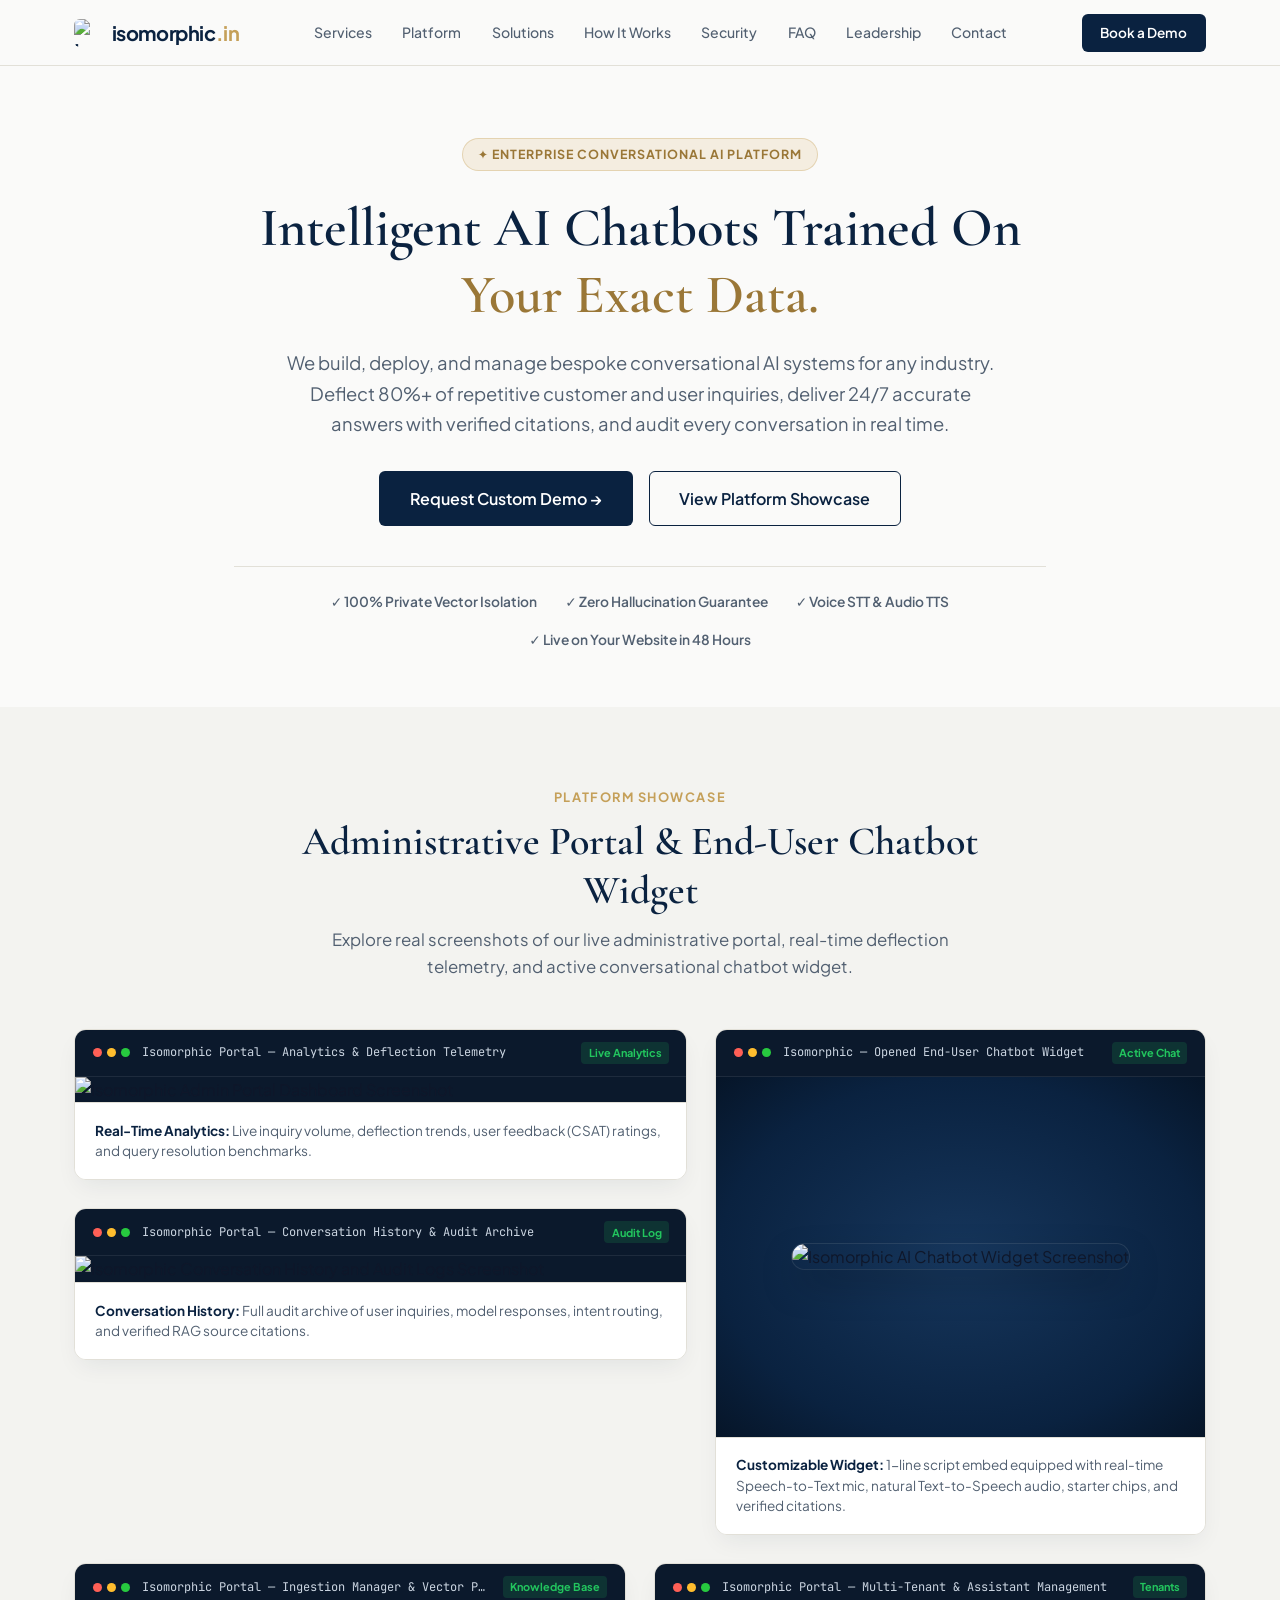
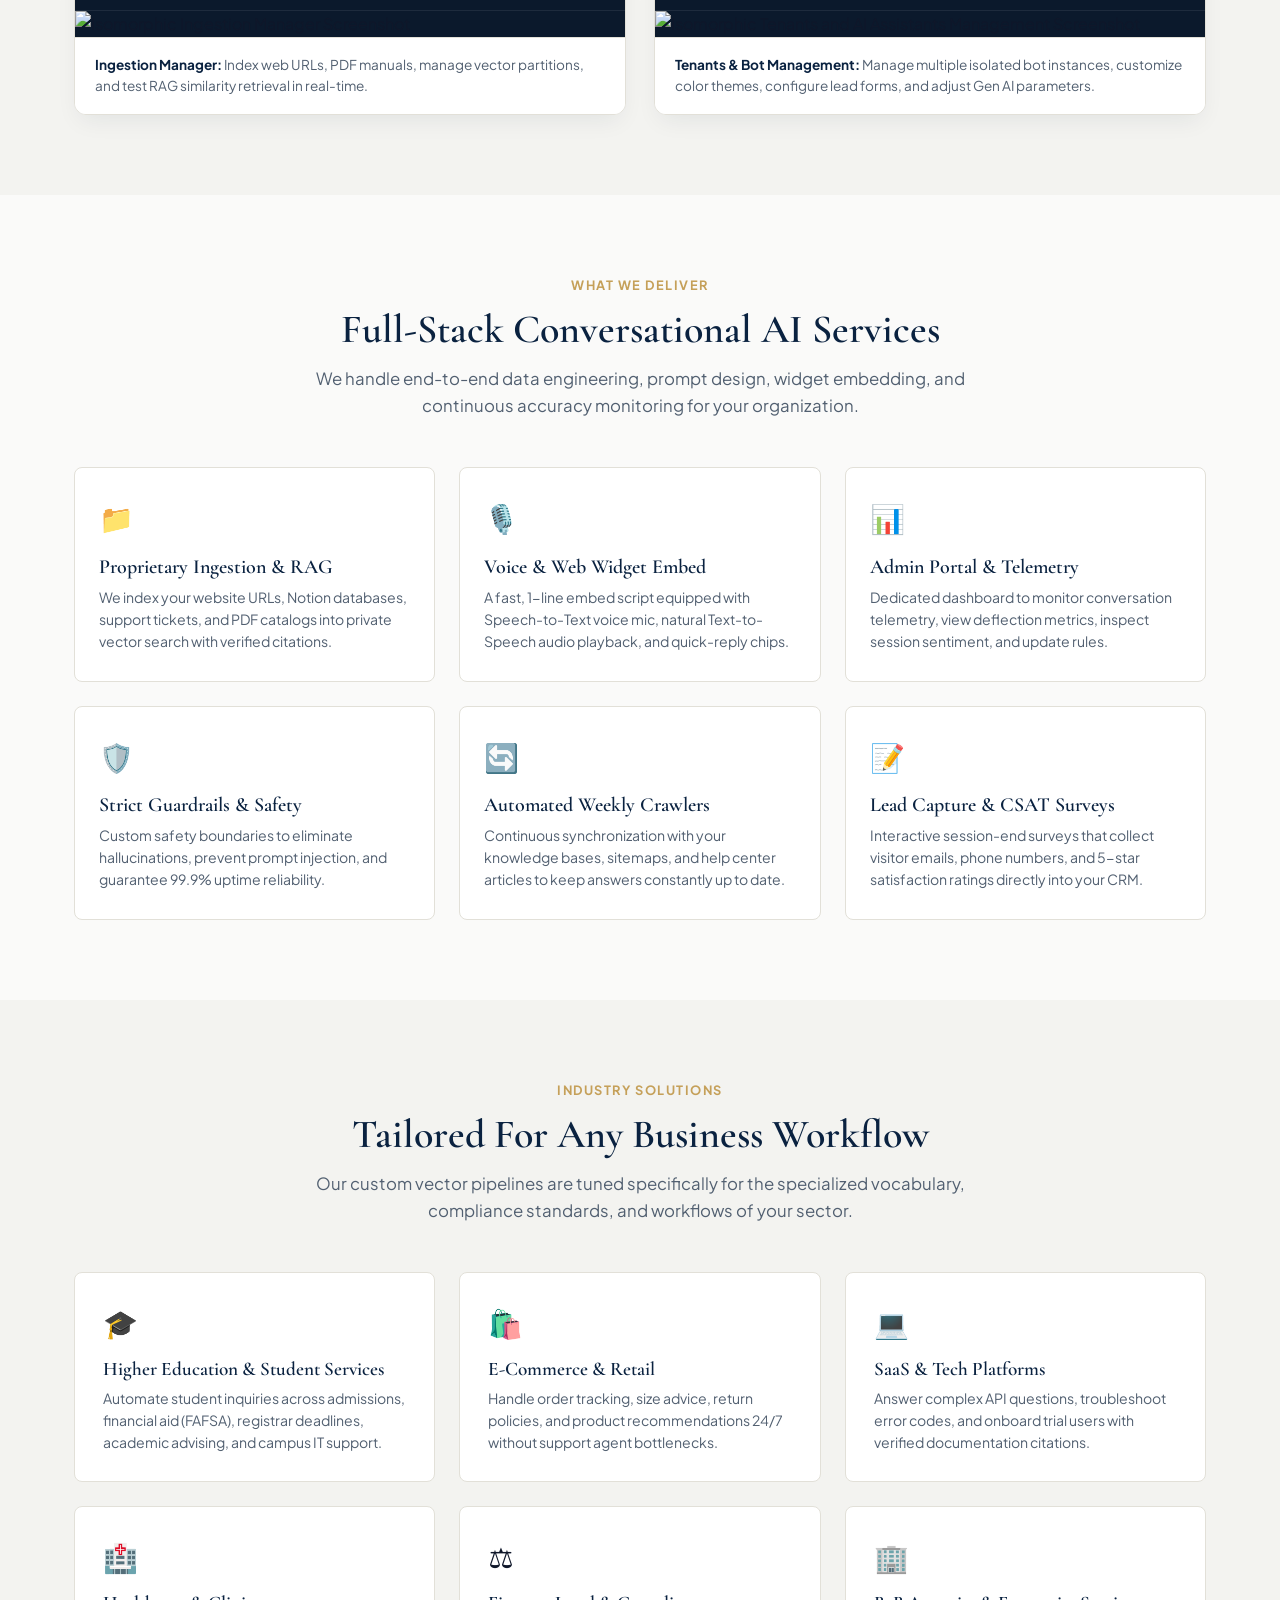
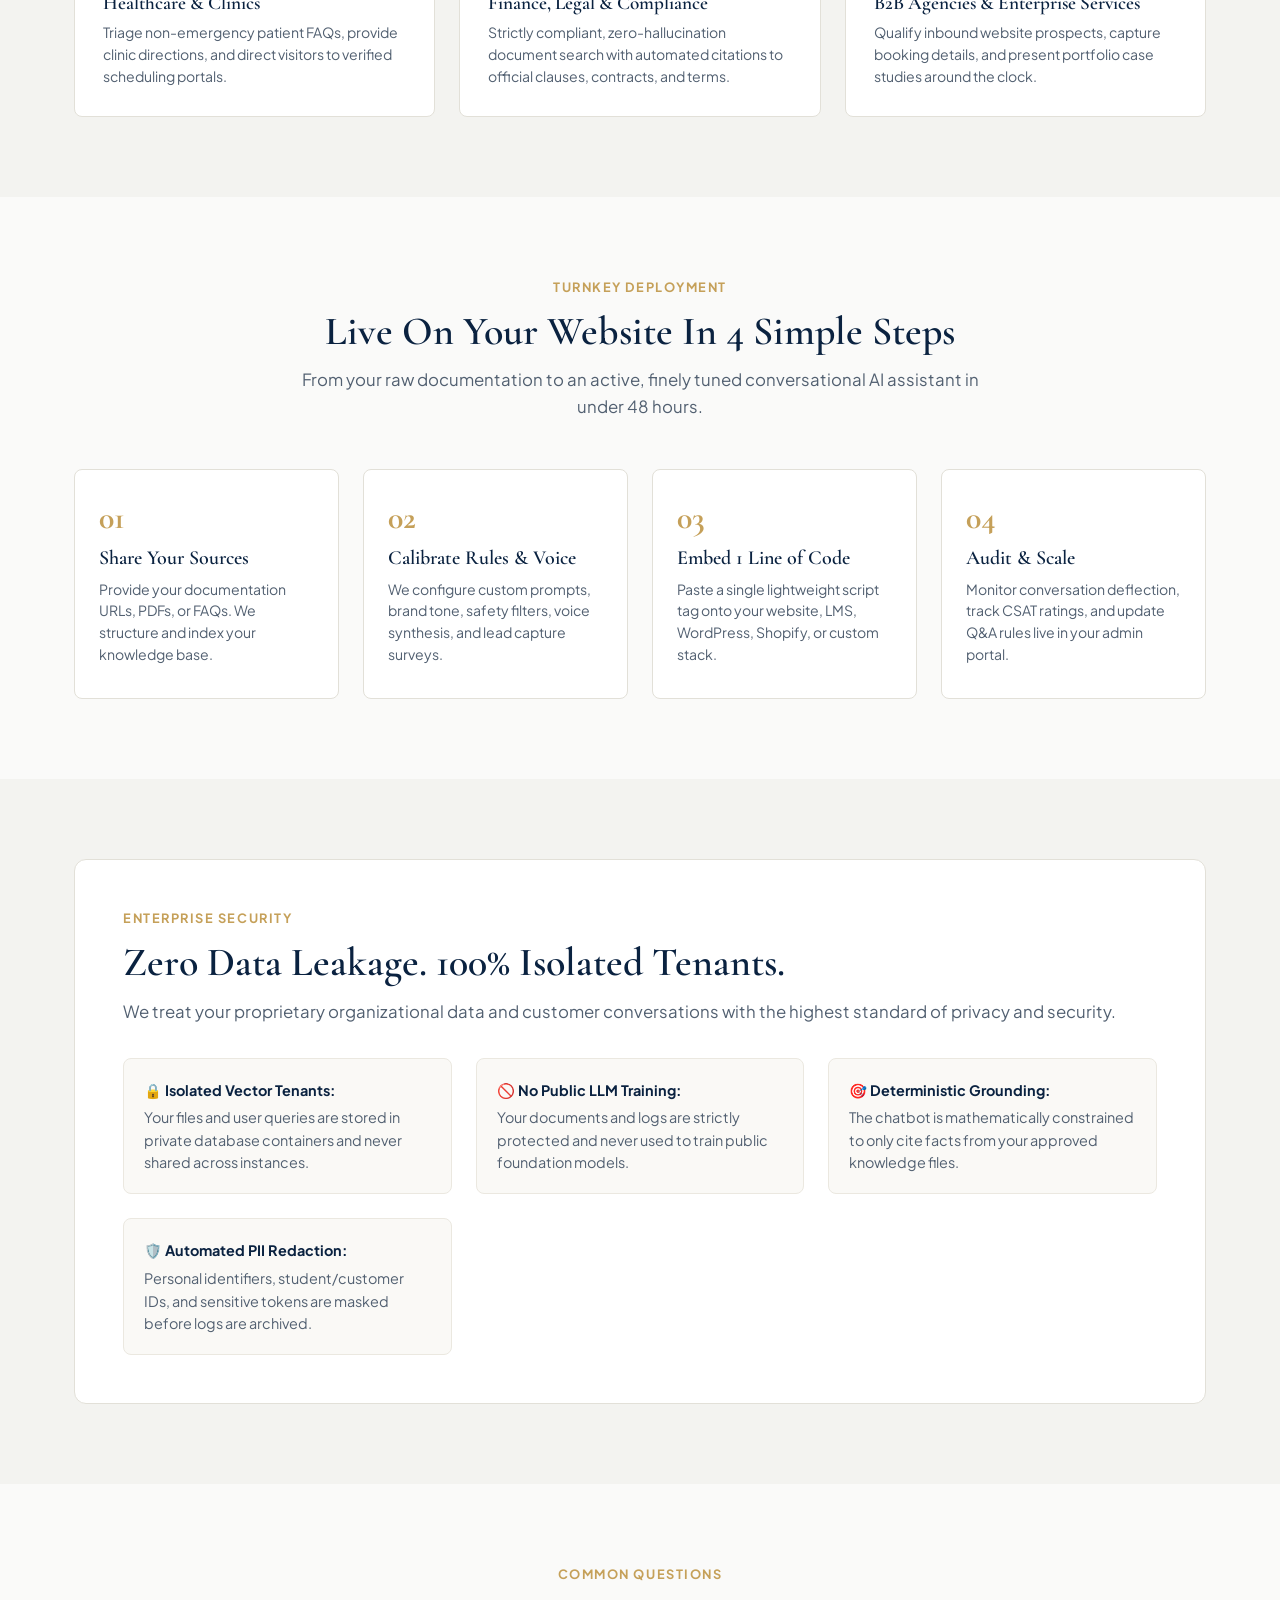
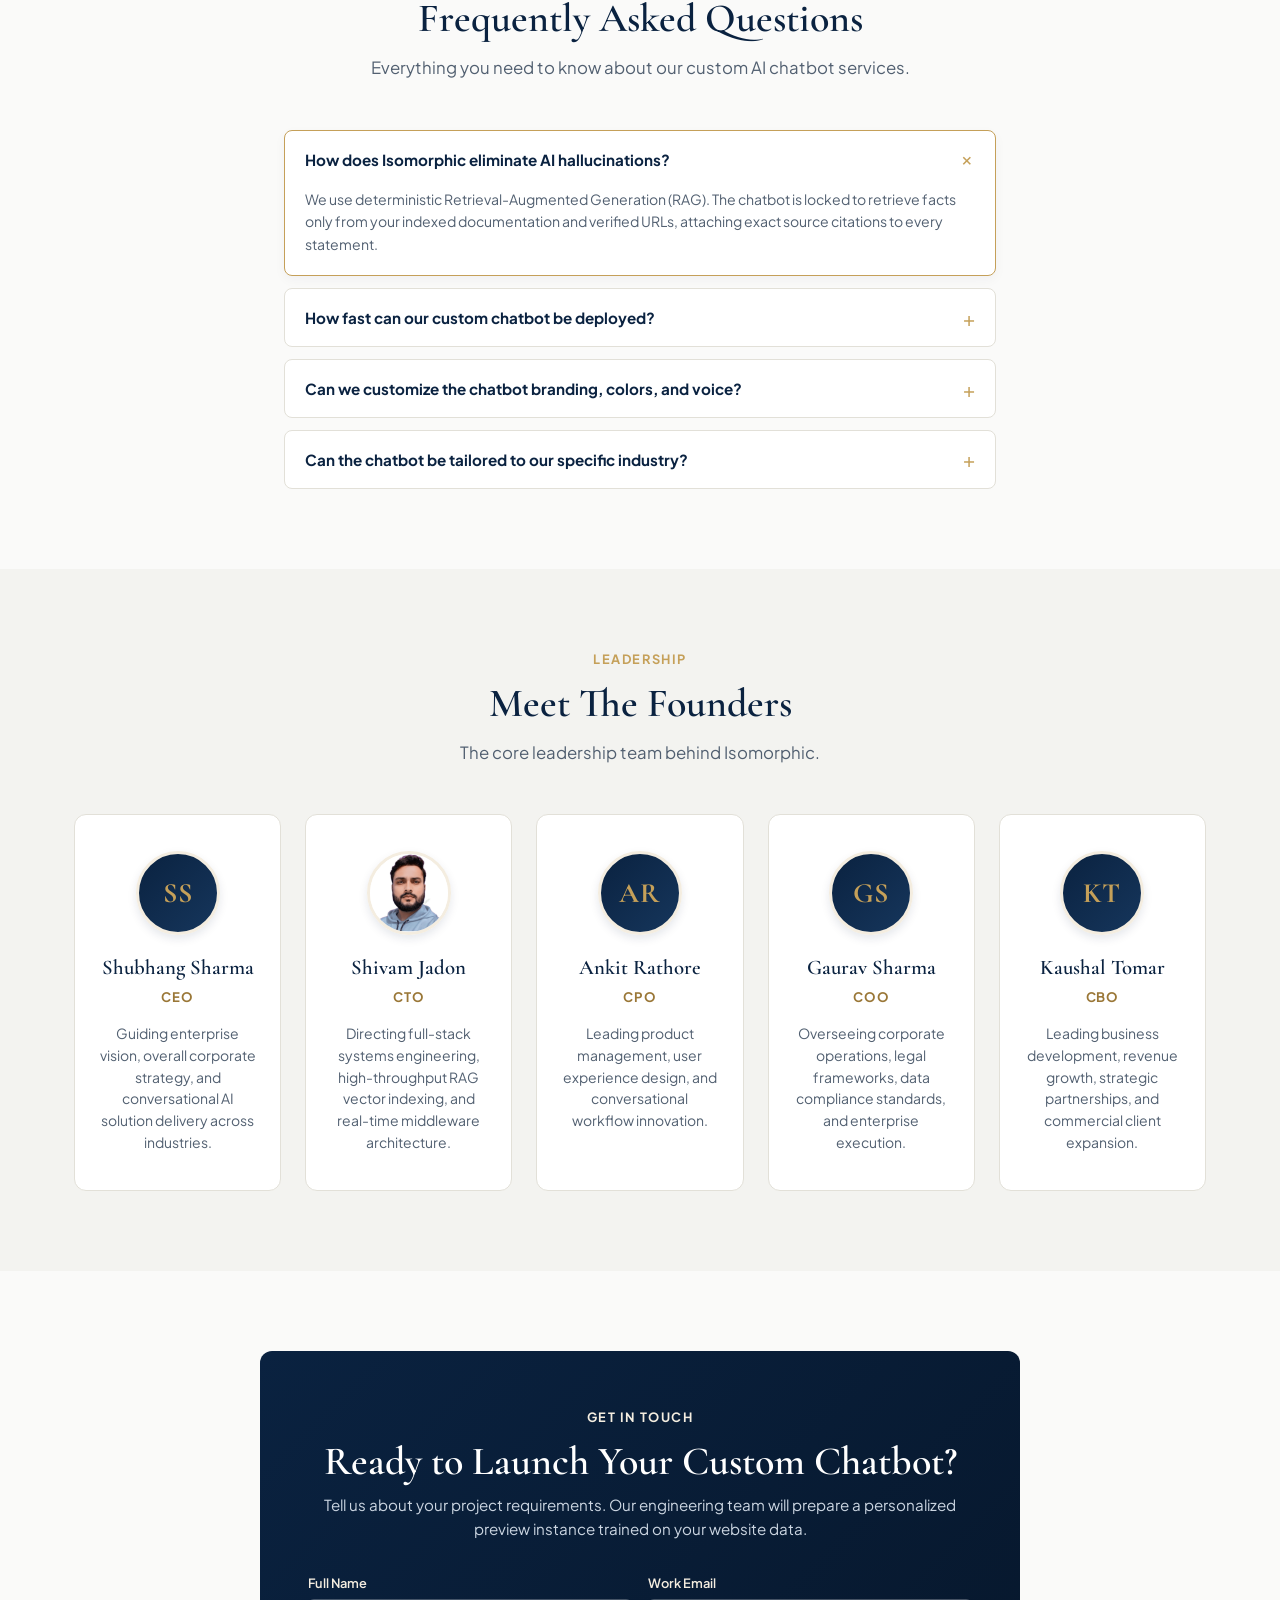
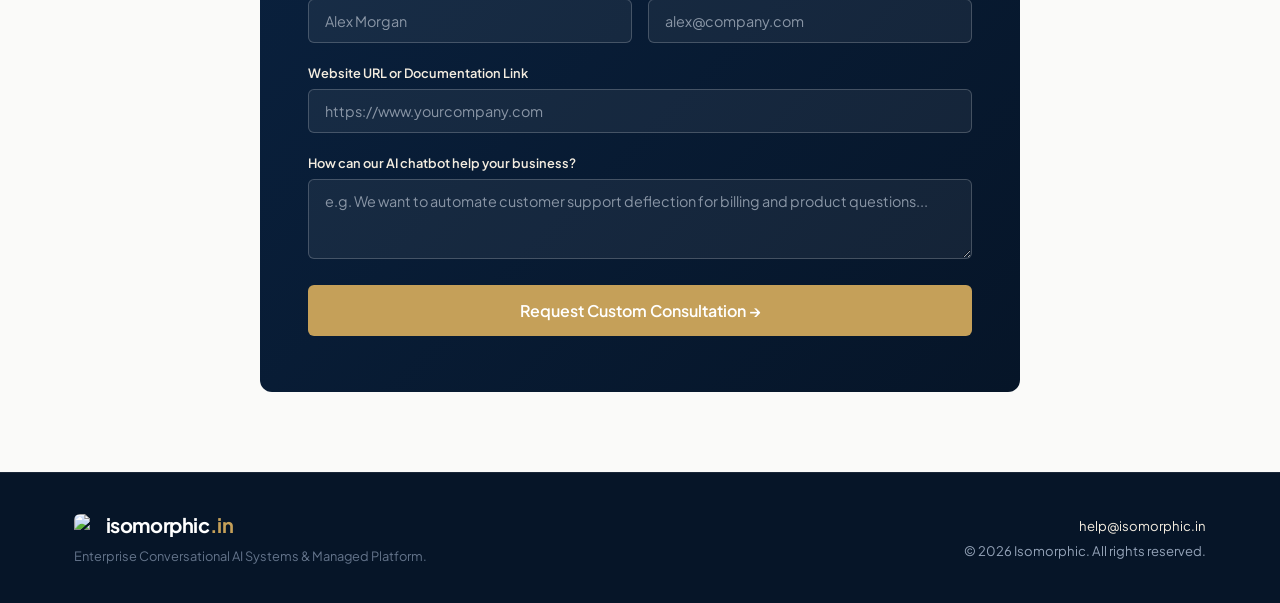
==== commit 88ac106d: "fix scrolling issues" ====
--- a/index.html
+++ b/index.html
@@ -427,7 +427,7 @@
                             </div>
                         </div>
                         <h3 class="founder-name">Shubhang Sharma</h3>
-                        <span class="founder-role">Co-Founder &bull; CEO</span>
+                        <span class="founder-role">CEO</span>
                         <p class="founder-bio">Guiding enterprise vision, overall corporate strategy, and conversational AI solution delivery across industries.</p>
                     </div>
 
@@ -440,7 +440,7 @@
                             </div>
                         </div>
                         <h3 class="founder-name">Shivam Jadon</h3>
-                        <span class="founder-role">Co-Founder &bull; CTO</span>
+                        <span class="founder-role">CTO</span>
                         <p class="founder-bio">Directing full-stack systems engineering, high-throughput RAG vector indexing, and real-time middleware architecture.</p>
                     </div>
 
@@ -453,7 +453,7 @@
                             </div>
                         </div>
                         <h3 class="founder-name">Ankit Rathore</h3>
-                        <span class="founder-role">Co-Founder &bull; CPO</span>
+                        <span class="founder-role">CPO</span>
                         <p class="founder-bio">Leading product management, user experience design, and conversational workflow innovation.</p>
                     </div>
 
@@ -466,7 +466,7 @@
                             </div>
                         </div>
                         <h3 class="founder-name">Gaurav Sharma</h3>
-                        <span class="founder-role">Co-Founder &bull; COO</span>
+                        <span class="founder-role">COO</span>
                         <p class="founder-bio">Overseeing corporate operations, legal frameworks, data compliance standards, and enterprise execution.</p>
                     </div>
 
@@ -479,7 +479,7 @@
                             </div>
                         </div>
                         <h3 class="founder-name">Kaushal Tomar</h3>
-                        <span class="founder-role">Co-Founder &bull; CBO</span>
+                        <span class="founder-role">CBO</span>
                         <p class="founder-bio">Leading business development, revenue growth, strategic partnerships, and commercial client expansion.</p>
                     </div>
                 </div>
--- a/styles.css
+++ b/styles.css
@@ -88,6 +88,11 @@
 
 section {
     padding: 5rem 0;
+    scroll-margin-top: 4.8rem;
+}
+
+[id] {
+    scroll-margin-top: 4.8rem;
 }
 
 @media (max-width: 768px) {
@@ -236,7 +241,7 @@
 .nav-links {
     display: flex;
     align-items: center;
-    gap: 1.4rem;
+    gap: 1.2rem;
 }
 
 .nav-links a {
@@ -244,6 +249,12 @@
     font-weight: 500;
     color: var(--color-text-muted);
     transition: var(--transition-smooth);
+    padding: 0.45rem 0.35rem;
+    display: inline-block;
+    cursor: pointer;
+    user-select: none;
+    -webkit-tap-highlight-color: transparent;
+    border-radius: 4px;
 }
 
 .nav-links a:hover {
@@ -260,12 +271,23 @@
 .mobile-menu-toggle {
     display: none;
     flex-direction: column;
+    justify-content: center;
+    align-items: center;
     gap: 5px;
-    background: none;
+    background: transparent;
     border: none;
     cursor: pointer;
-    padding: 0.4rem;
-    z-index: 1001;
+    padding: 0.5rem;
+    width: 38px;
+    height: 38px;
+    border-radius: 6px;
+    z-index: 1003;
+    -webkit-tap-highlight-color: transparent;
+}
+
+.mobile-menu-toggle:hover,
+.mobile-menu-toggle:focus {
+    background-color: var(--color-bg-secondary);
 }
 
 .mobile-menu-toggle span {
@@ -273,6 +295,7 @@
     height: 2px;
     background: var(--color-primary);
     transition: var(--transition-smooth);
+    display: block;
 }
 
 @media (max-width: 1040px) {
@@ -284,14 +307,28 @@
         right: 0;
         background: #FFFFFF;
         flex-direction: column;
-        padding: 1.75rem 1.5rem;
+        padding: 1.25rem 1.5rem 1.75rem 1.5rem;
         border-bottom: 1px solid var(--color-border);
-        box-shadow: 0 12px 28px rgba(0, 0, 0, 0.08);
-        gap: 1.1rem;
-        align-items: flex-start;
+        box-shadow: 0 16px 36px rgba(0, 0, 0, 0.12);
+        gap: 0.4rem;
+        align-items: stretch;
+        z-index: 1002;
+        pointer-events: auto;
     }
     .nav-links.active { 
         display: flex; 
+    }
+    .nav-links a {
+        font-size: 0.95rem;
+        padding: 0.7rem 0.75rem;
+        display: block;
+        width: 100%;
+        border-radius: 6px;
+    }
+    .nav-links a:hover,
+    .nav-links a:active {
+        background-color: var(--color-bg-secondary);
+        color: var(--color-primary);
     }
     .mobile-menu-toggle { 
         display: flex; 
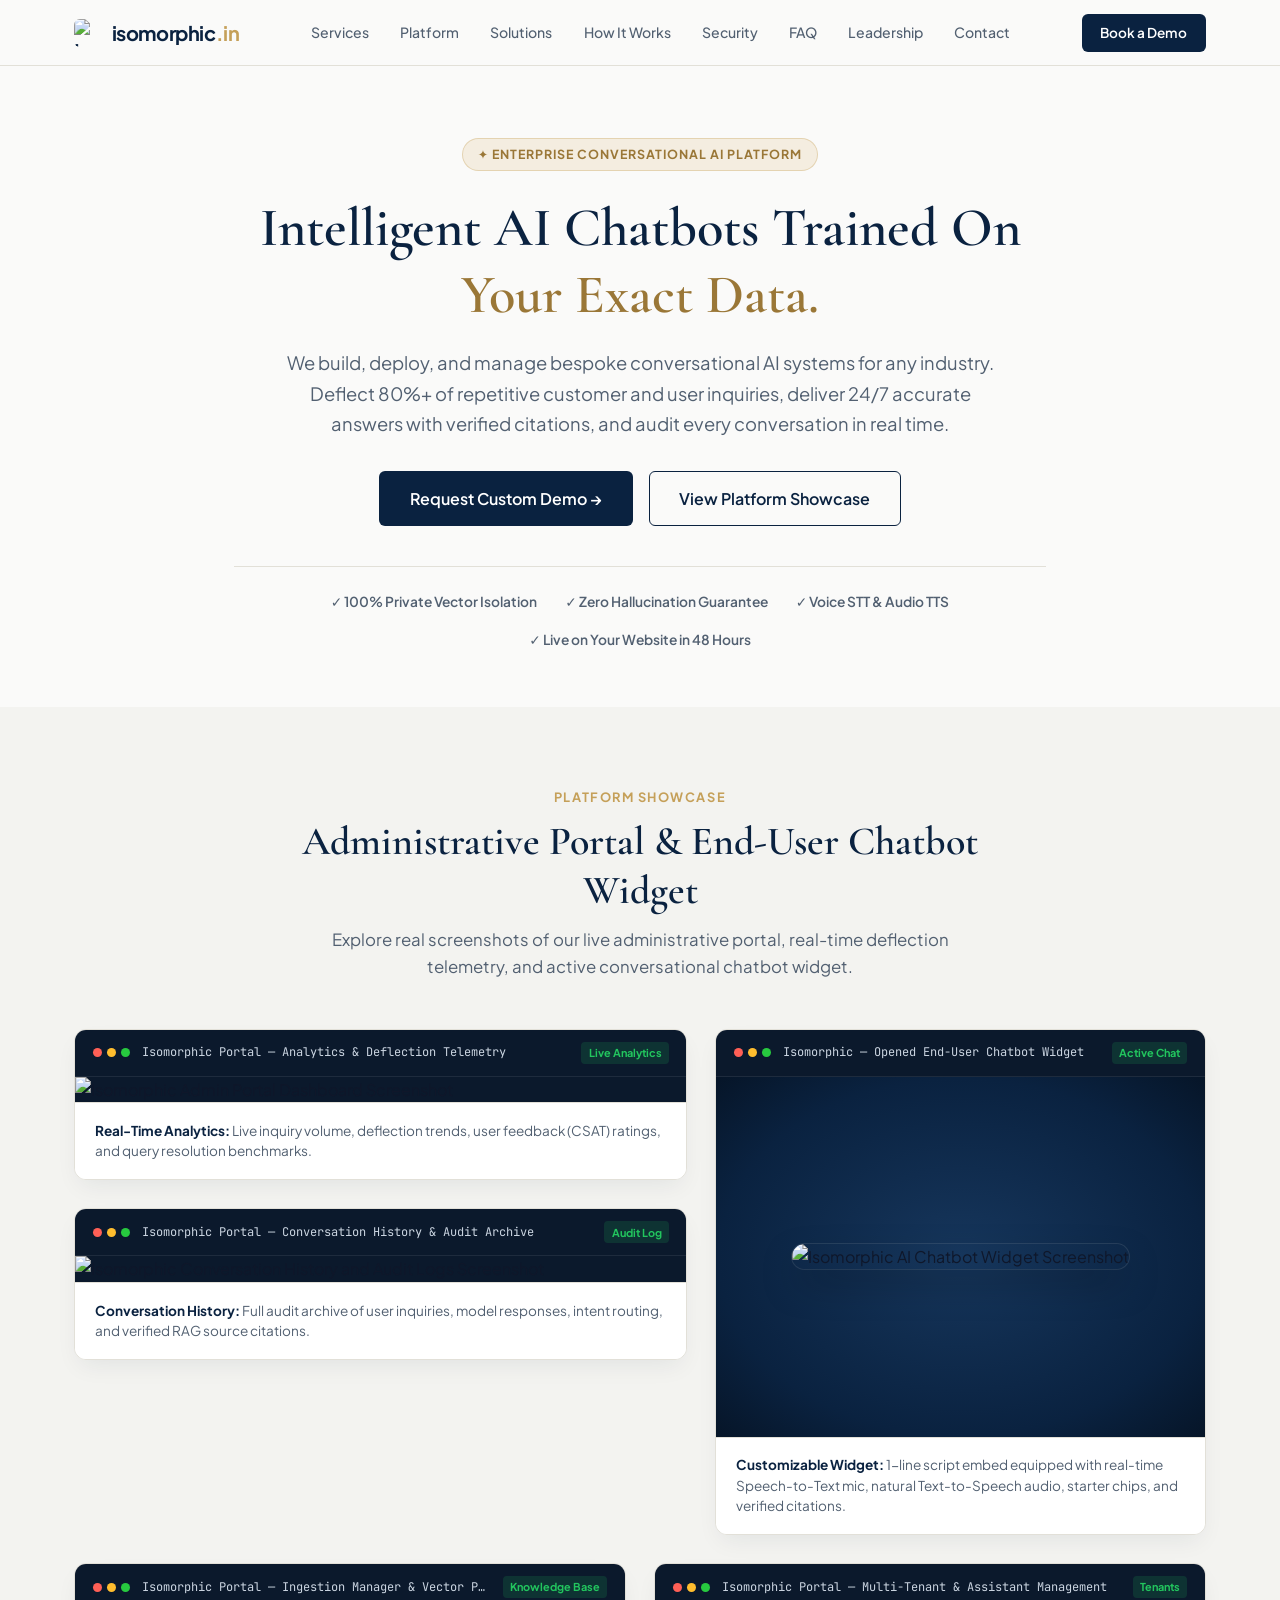
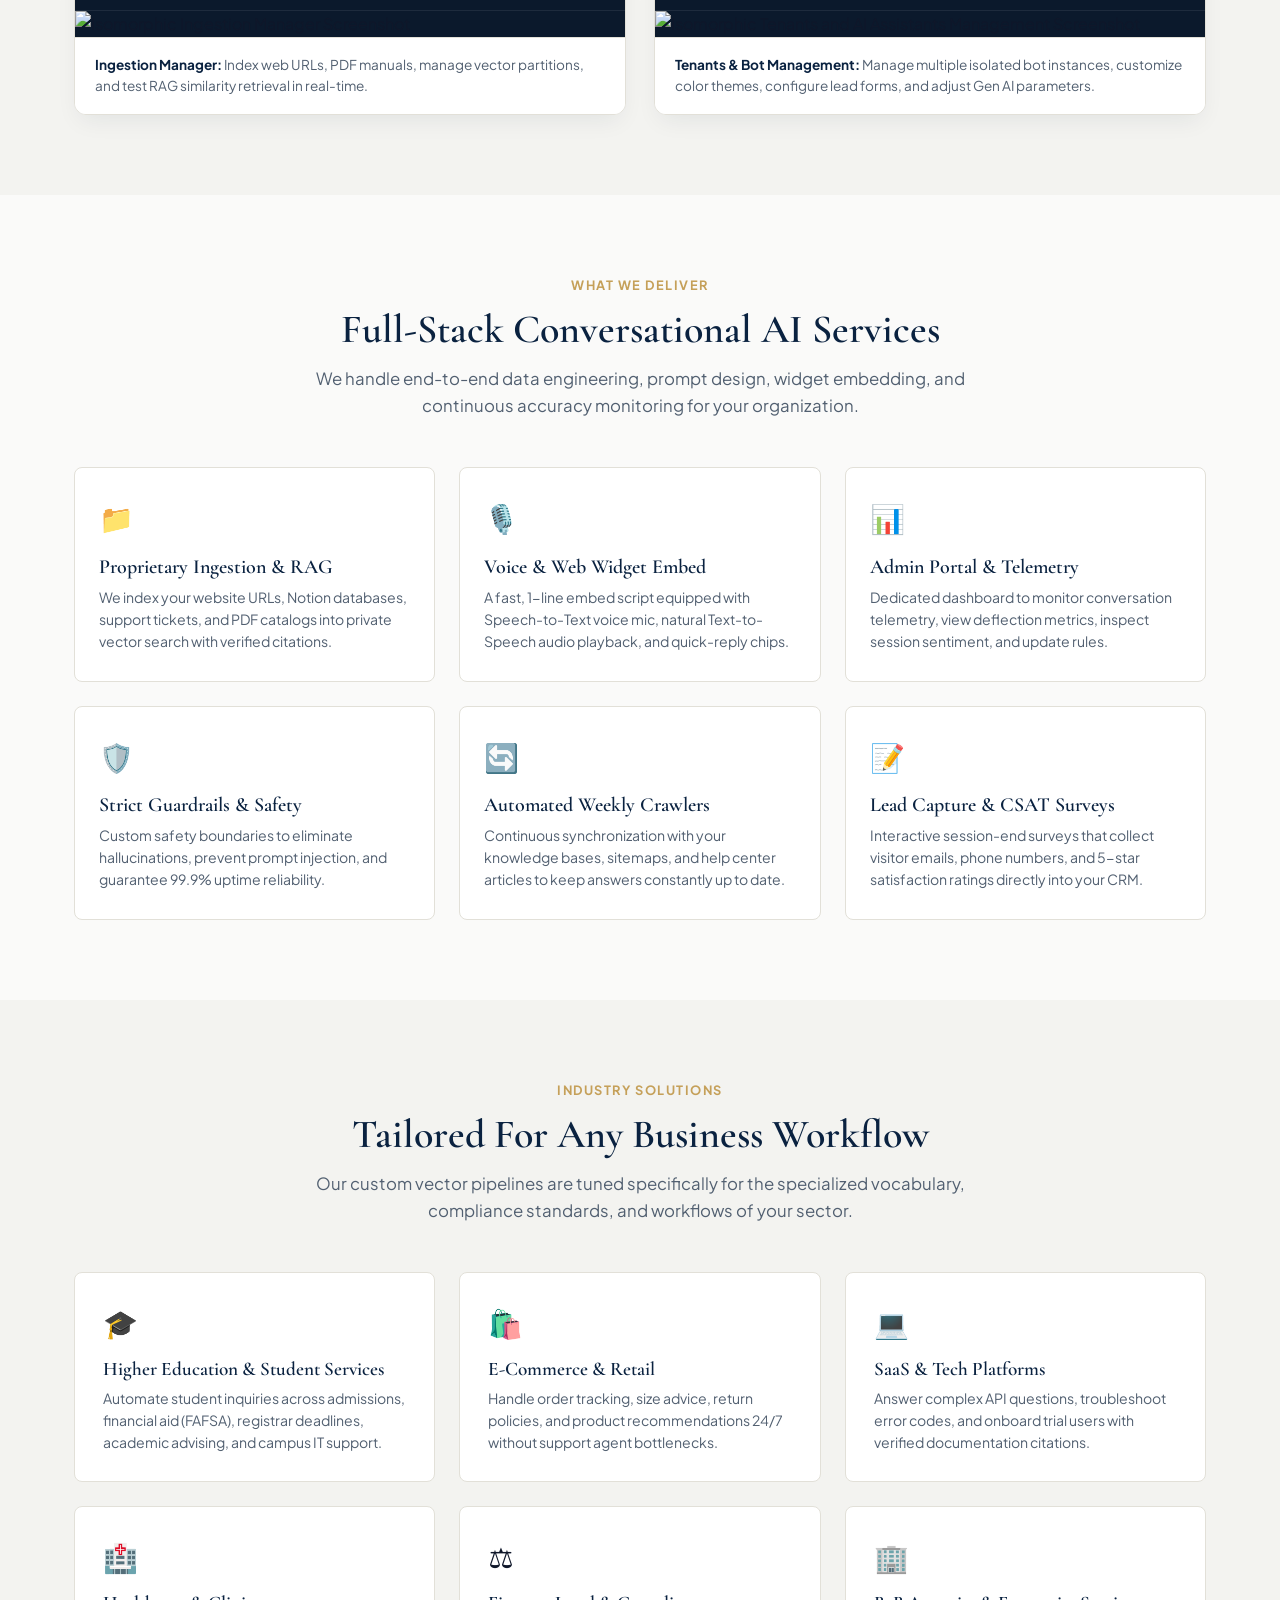
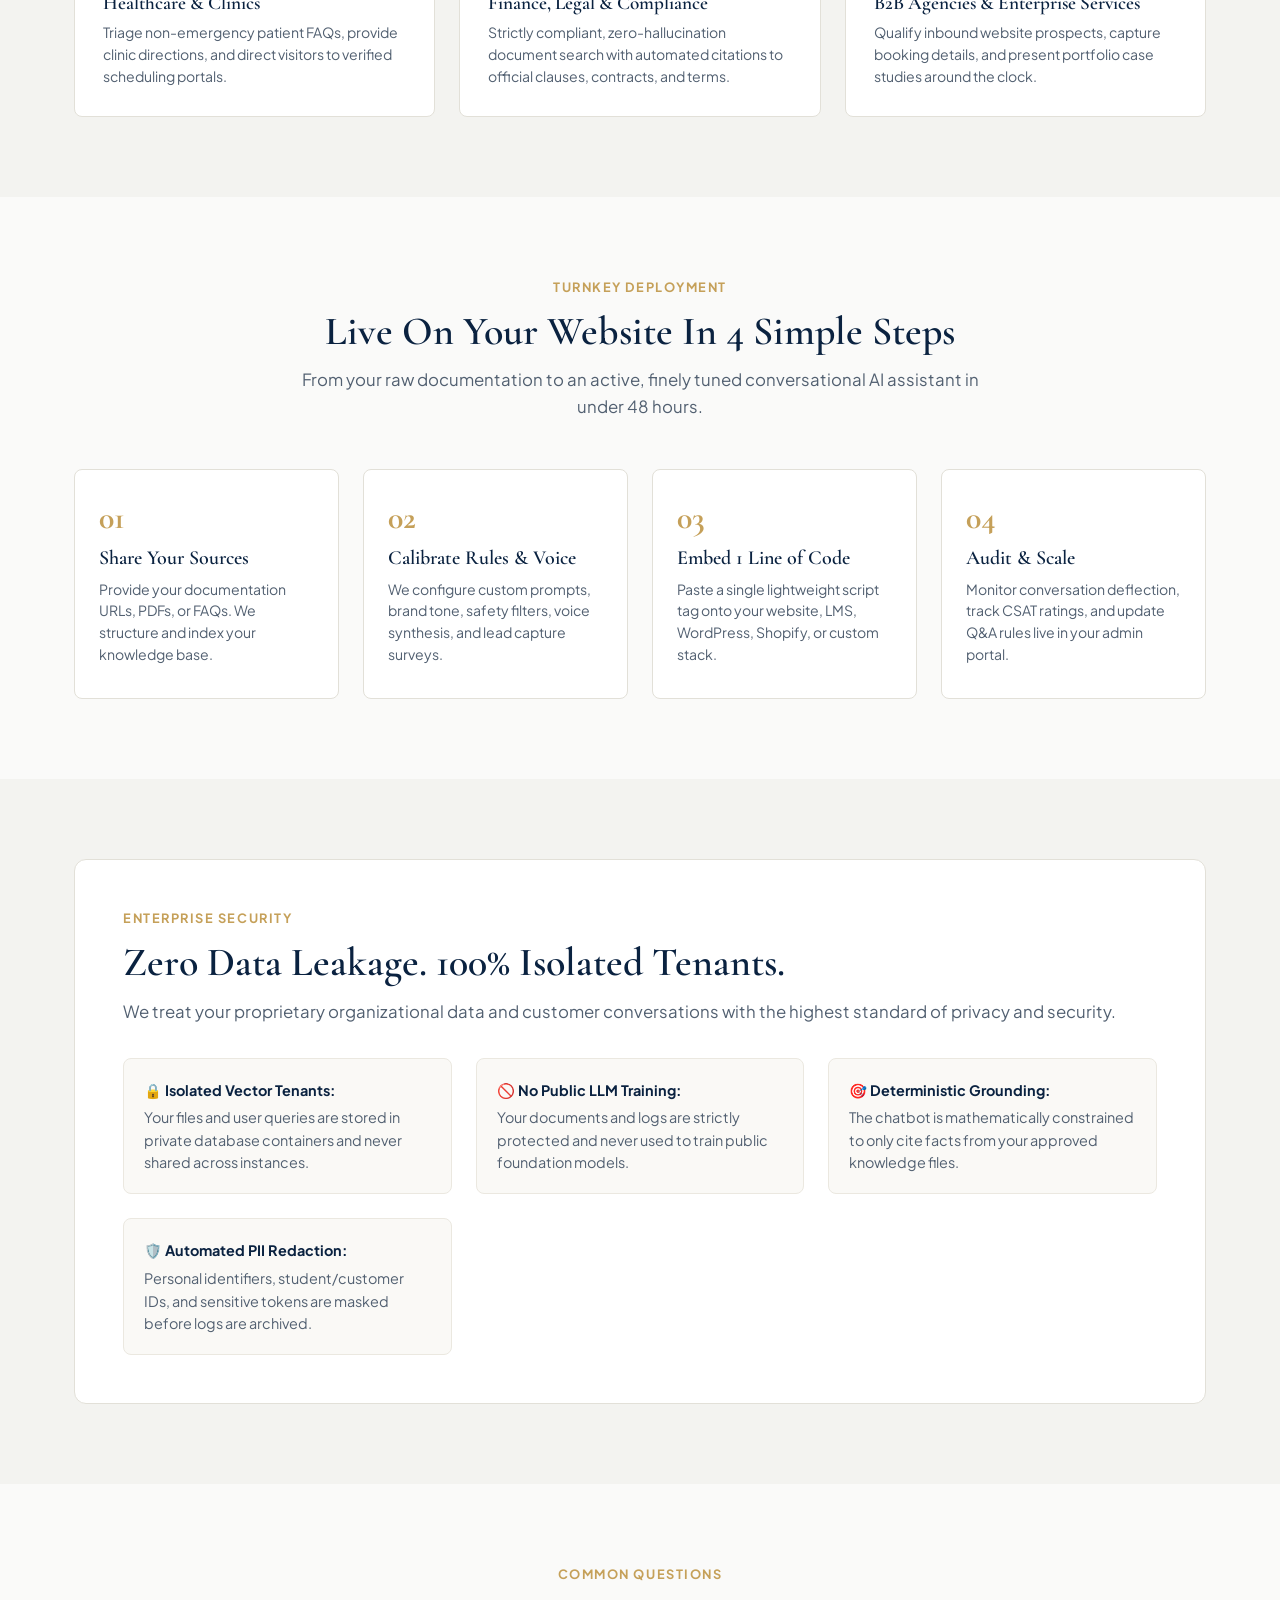
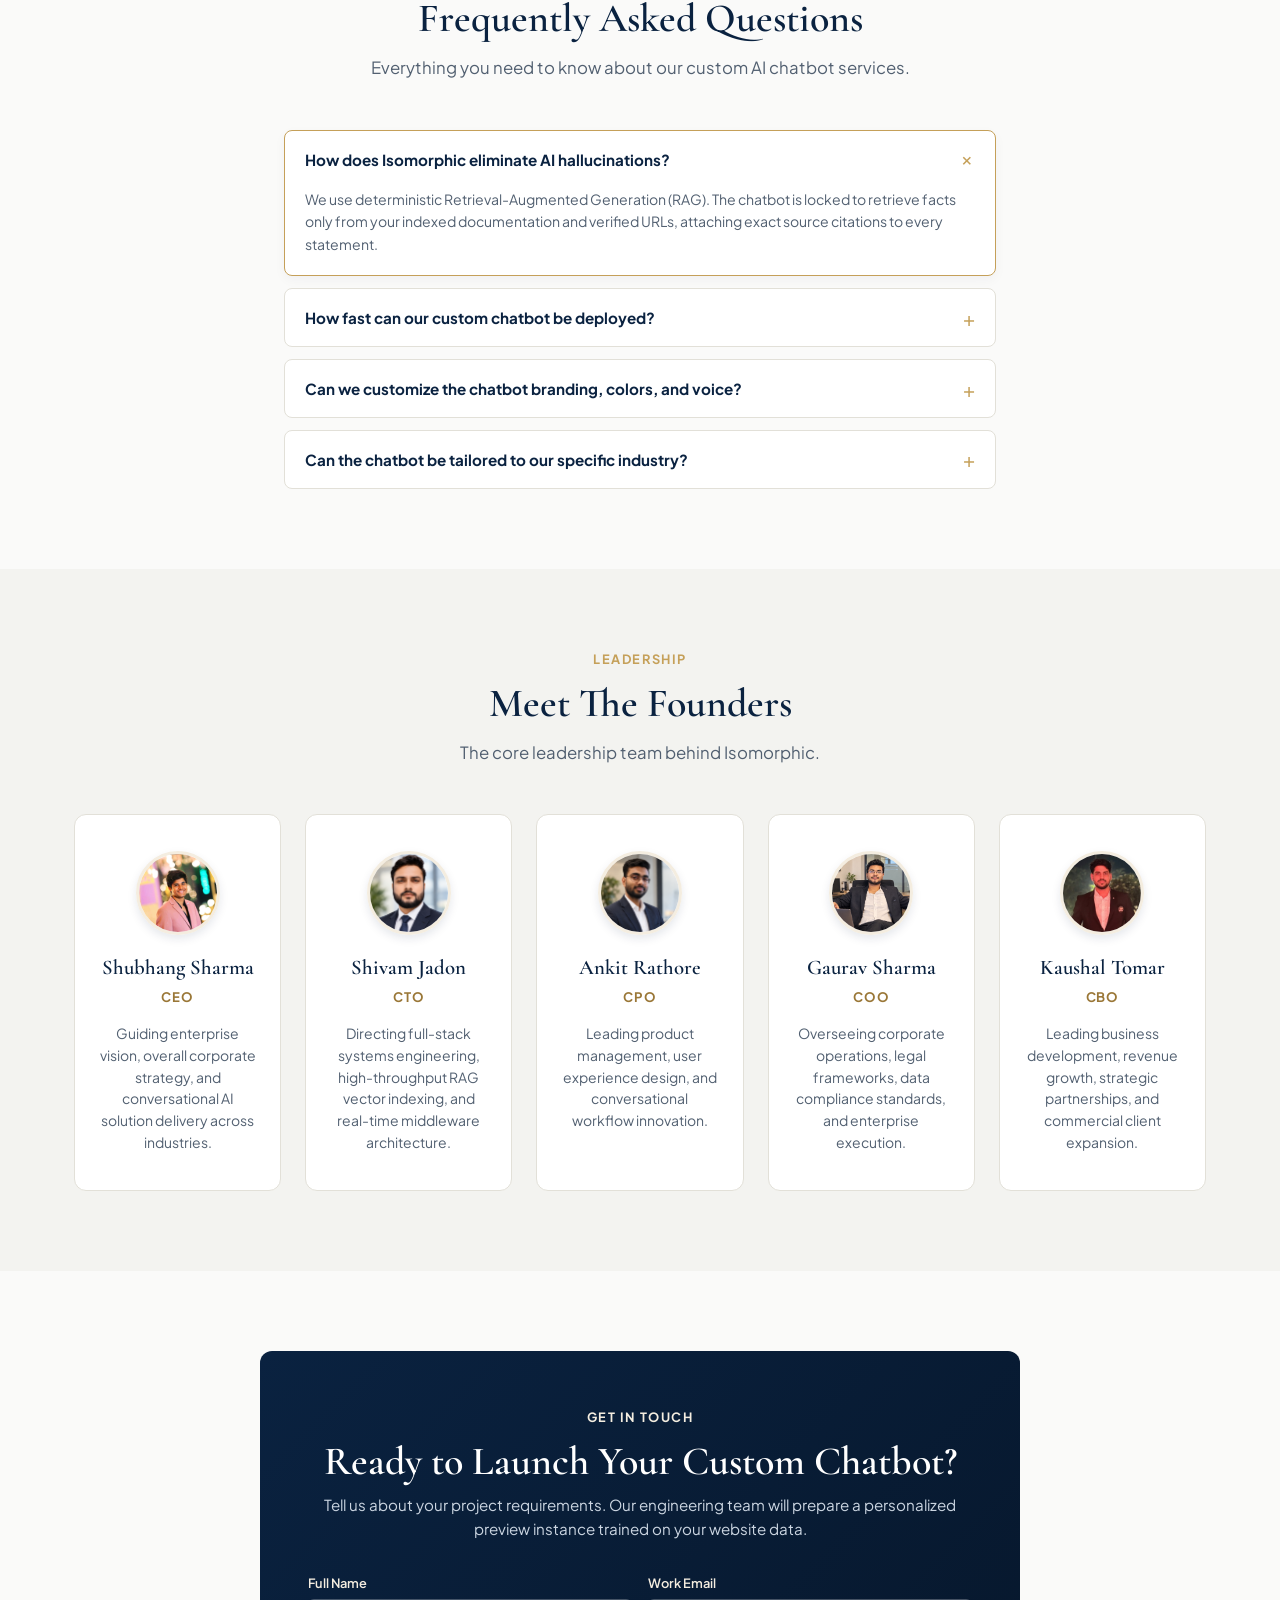
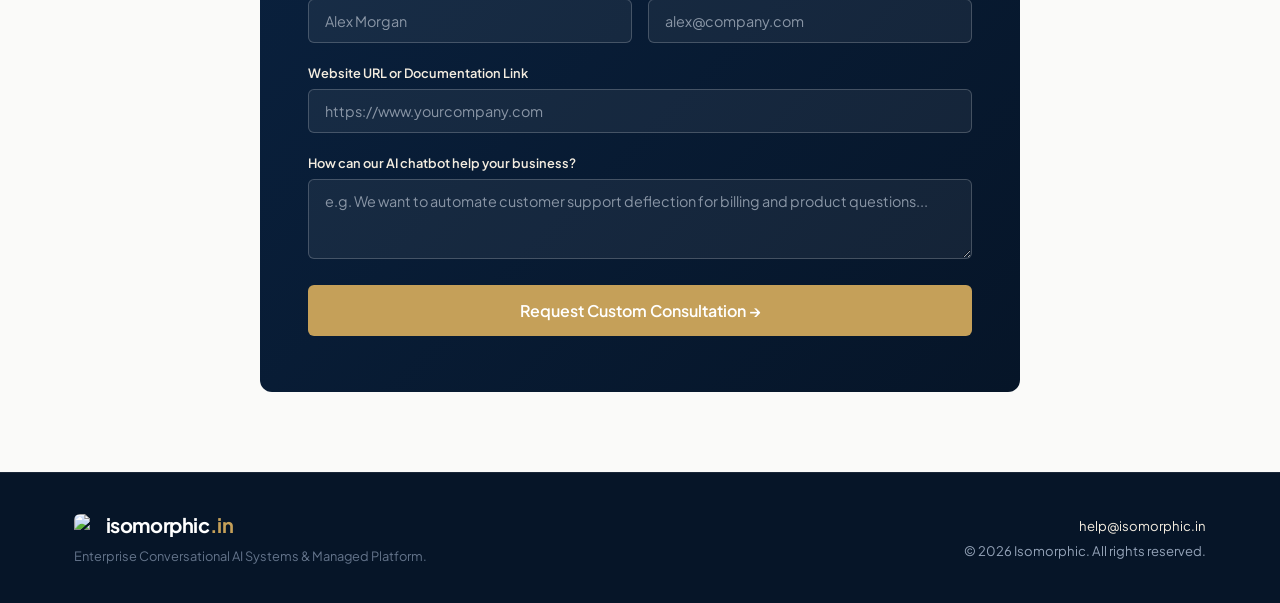
==== commit ef618d48: "Added founders images" ====
--- a/index.html
+++ b/index.html
@@ -421,7 +421,7 @@
                     <!-- Founder 1: CEO -->
                     <div class="founder-card">
                         <div class="founder-avatar-wrap">
-                            <img src="assets/shubhang.png" alt="Shubhang Sharma" class="founder-avatar-img" onerror="this.style.display='none'; this.nextElementSibling.style.display='flex';" />
+                            <img src="assets/shubhang.jpeg" alt="Shubhang Sharma" class="founder-avatar-img" onerror="this.style.display='none'; this.nextElementSibling.style.display='flex';" />
                             <div class="dummy-avatar-bg" style="display: none;">
                                 <span class="founder-initials">SS</span>
                             </div>
@@ -460,7 +460,7 @@
                     <!-- Founder 4: COO -->
                     <div class="founder-card">
                         <div class="founder-avatar-wrap">
-                            <img src="assets/gaurav.png" alt="Gaurav Sharma" class="founder-avatar-img" onerror="this.style.display='none'; this.nextElementSibling.style.display='flex';" />
+                            <img src="assets/gaurav.jpeg" alt="Gaurav Sharma" class="founder-avatar-img" onerror="this.style.display='none'; this.nextElementSibling.style.display='flex';" />
                             <div class="dummy-avatar-bg" style="display: none;">
                                 <span class="founder-initials">GS</span>
                             </div>
--- a/styles.css
+++ b/styles.css
@@ -205,7 +205,8 @@
     display: flex;
     align-items: center;
     justify-content: space-between;
-    gap: 1rem;
+    gap: 1.5rem;
+    position: relative;
 }
 
 .logo {
@@ -241,7 +242,8 @@
 .nav-links {
     display: flex;
     align-items: center;
-    gap: 1.2rem;
+    gap: 1.25rem;
+    flex-shrink: 0;
 }
 
 .nav-links a {
@@ -249,10 +251,13 @@
     font-weight: 500;
     color: var(--color-text-muted);
     transition: var(--transition-smooth);
-    padding: 0.45rem 0.35rem;
+    padding: 0.4rem 0.35rem;
     display: inline-block;
     cursor: pointer;
     user-select: none;
+    white-space: nowrap;
+    position: relative;
+    z-index: 10;
     -webkit-tap-highlight-color: transparent;
     border-radius: 4px;
 }
@@ -298,13 +303,14 @@
     display: block;
 }
 
-@media (max-width: 1040px) {
+@media (max-width: 1140px) {
     .nav-links {
         display: none;
         position: absolute;
         top: 100%;
         left: 0;
         right: 0;
+        width: 100%;
         background: #FFFFFF;
         flex-direction: column;
         padding: 1.25rem 1.5rem 1.75rem 1.5rem;
@@ -312,7 +318,7 @@
         box-shadow: 0 16px 36px rgba(0, 0, 0, 0.12);
         gap: 0.4rem;
         align-items: stretch;
-        z-index: 1002;
+        z-index: 1005;
         pointer-events: auto;
     }
     .nav-links.active { 
@@ -320,10 +326,11 @@
     }
     .nav-links a {
         font-size: 0.95rem;
-        padding: 0.7rem 0.75rem;
+        padding: 0.75rem 1rem;
         display: block;
         width: 100%;
         border-radius: 6px;
+        color: var(--color-text);
     }
     .nav-links a:hover,
     .nav-links a:active {
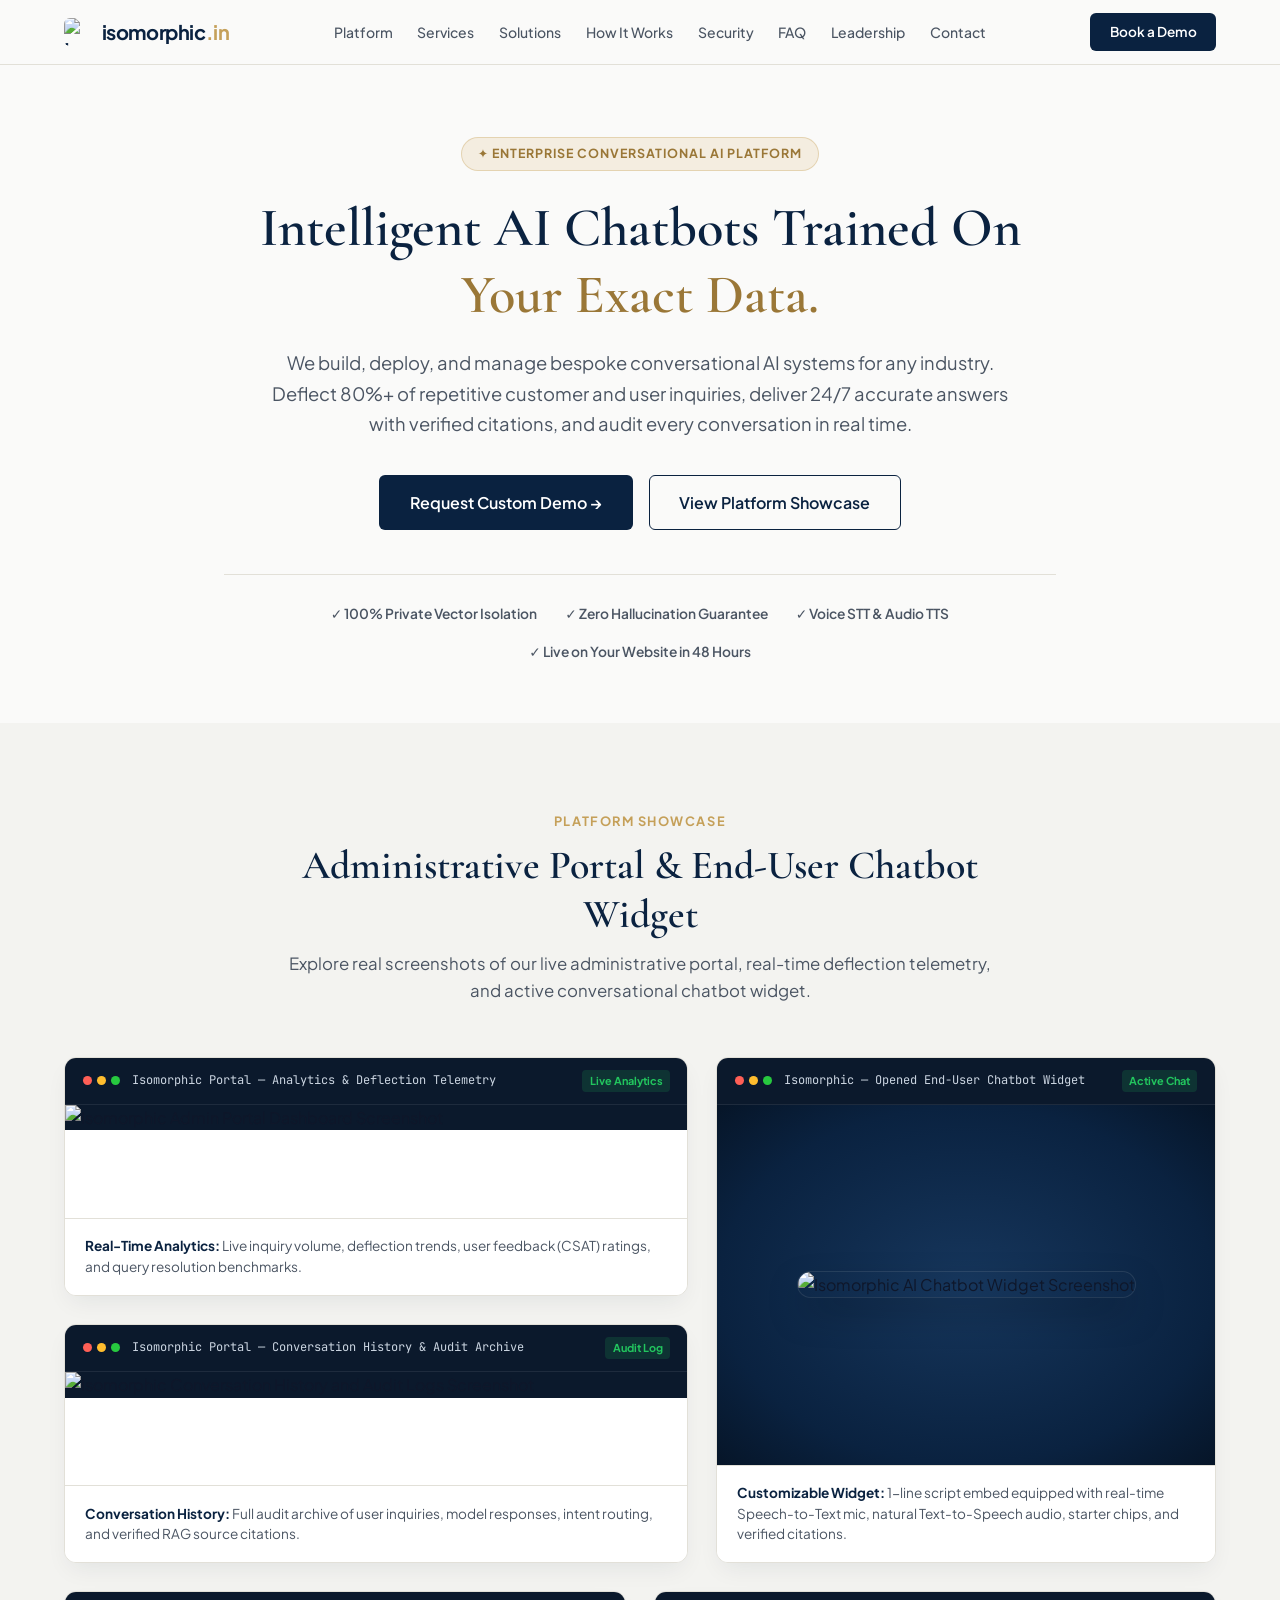
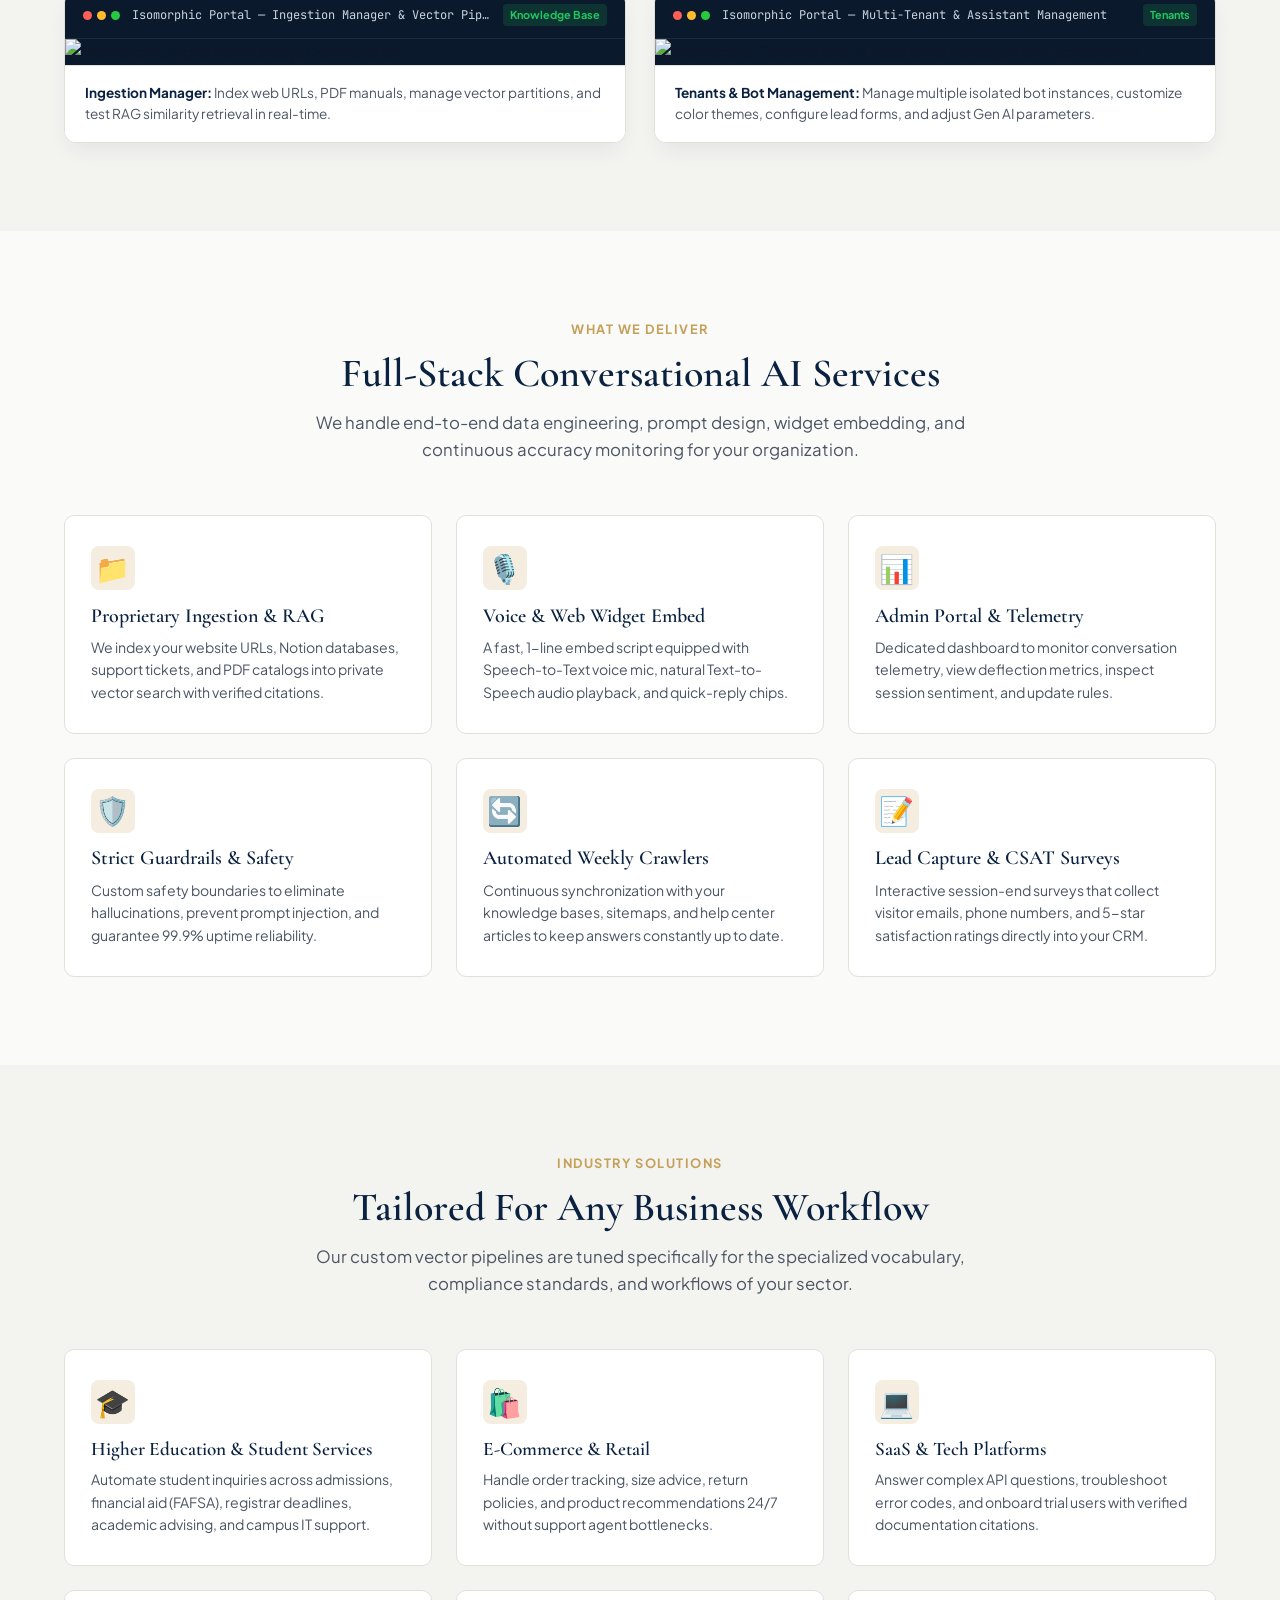
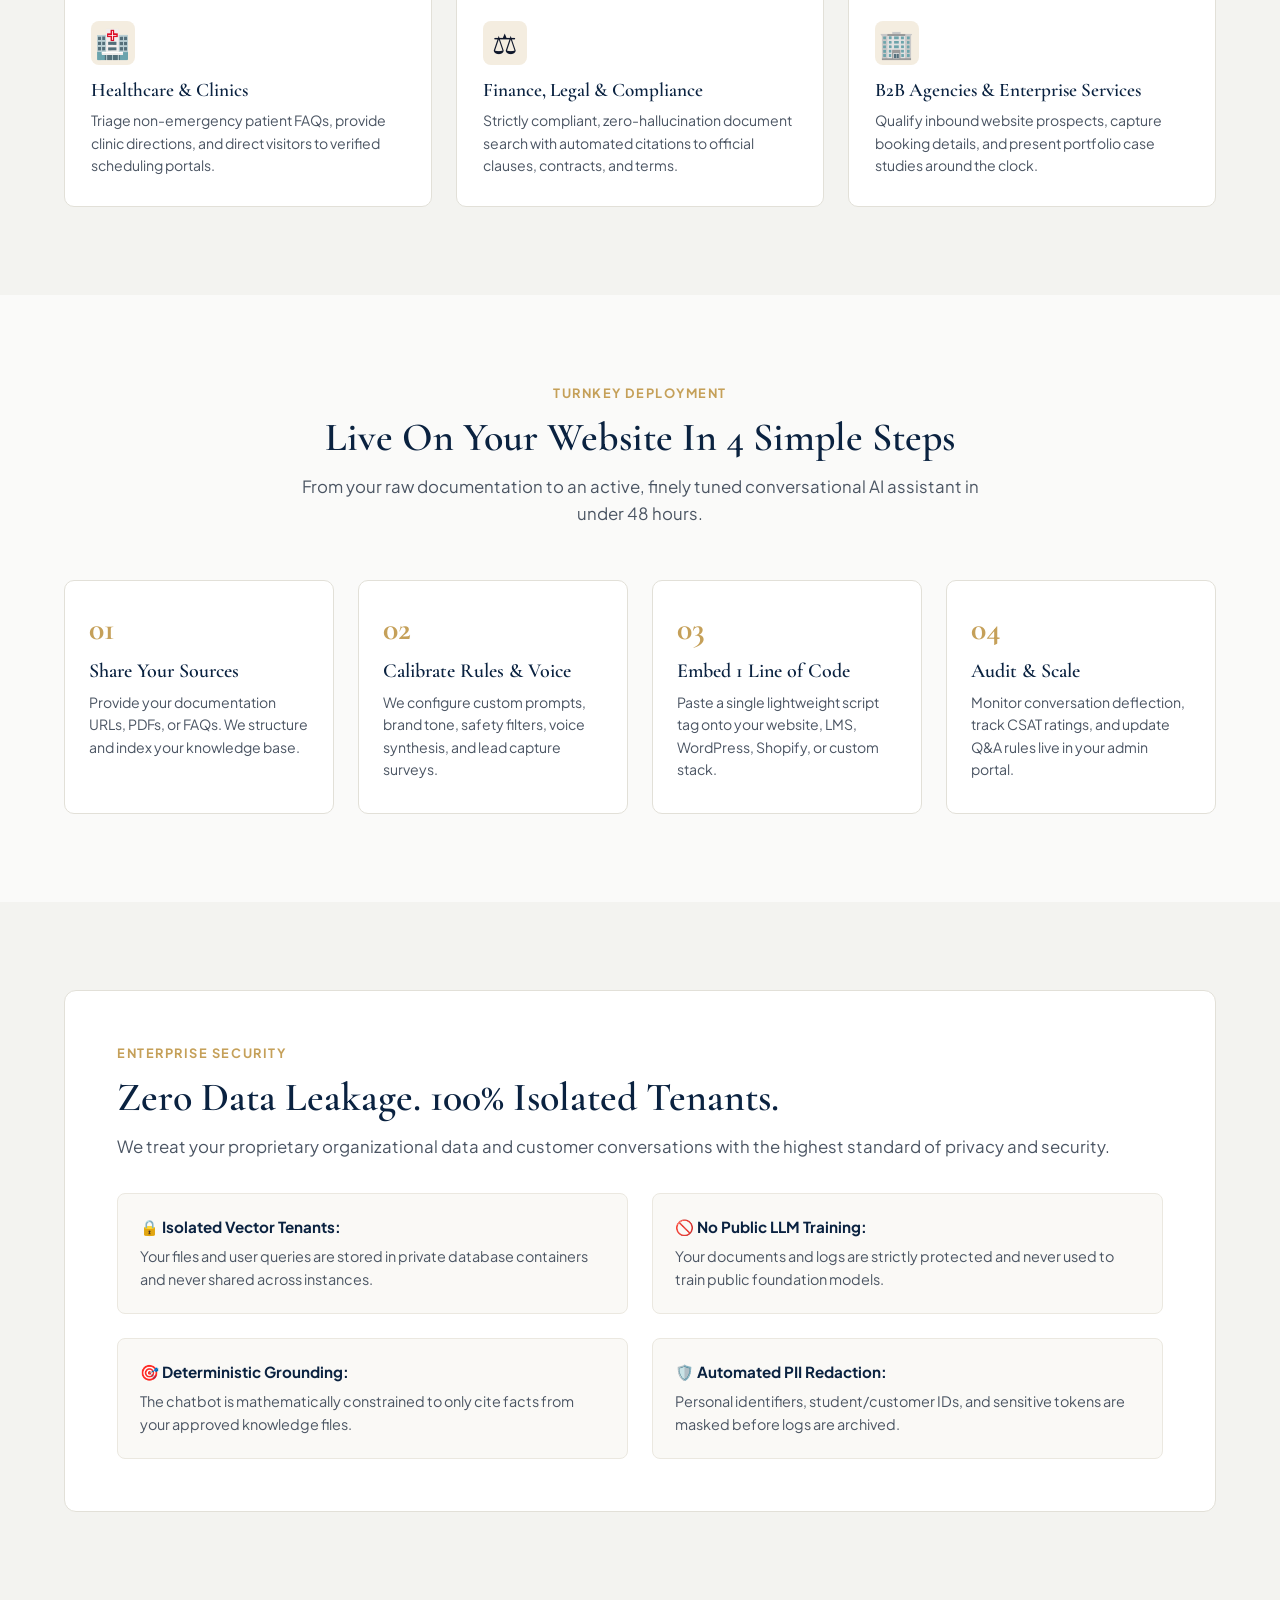
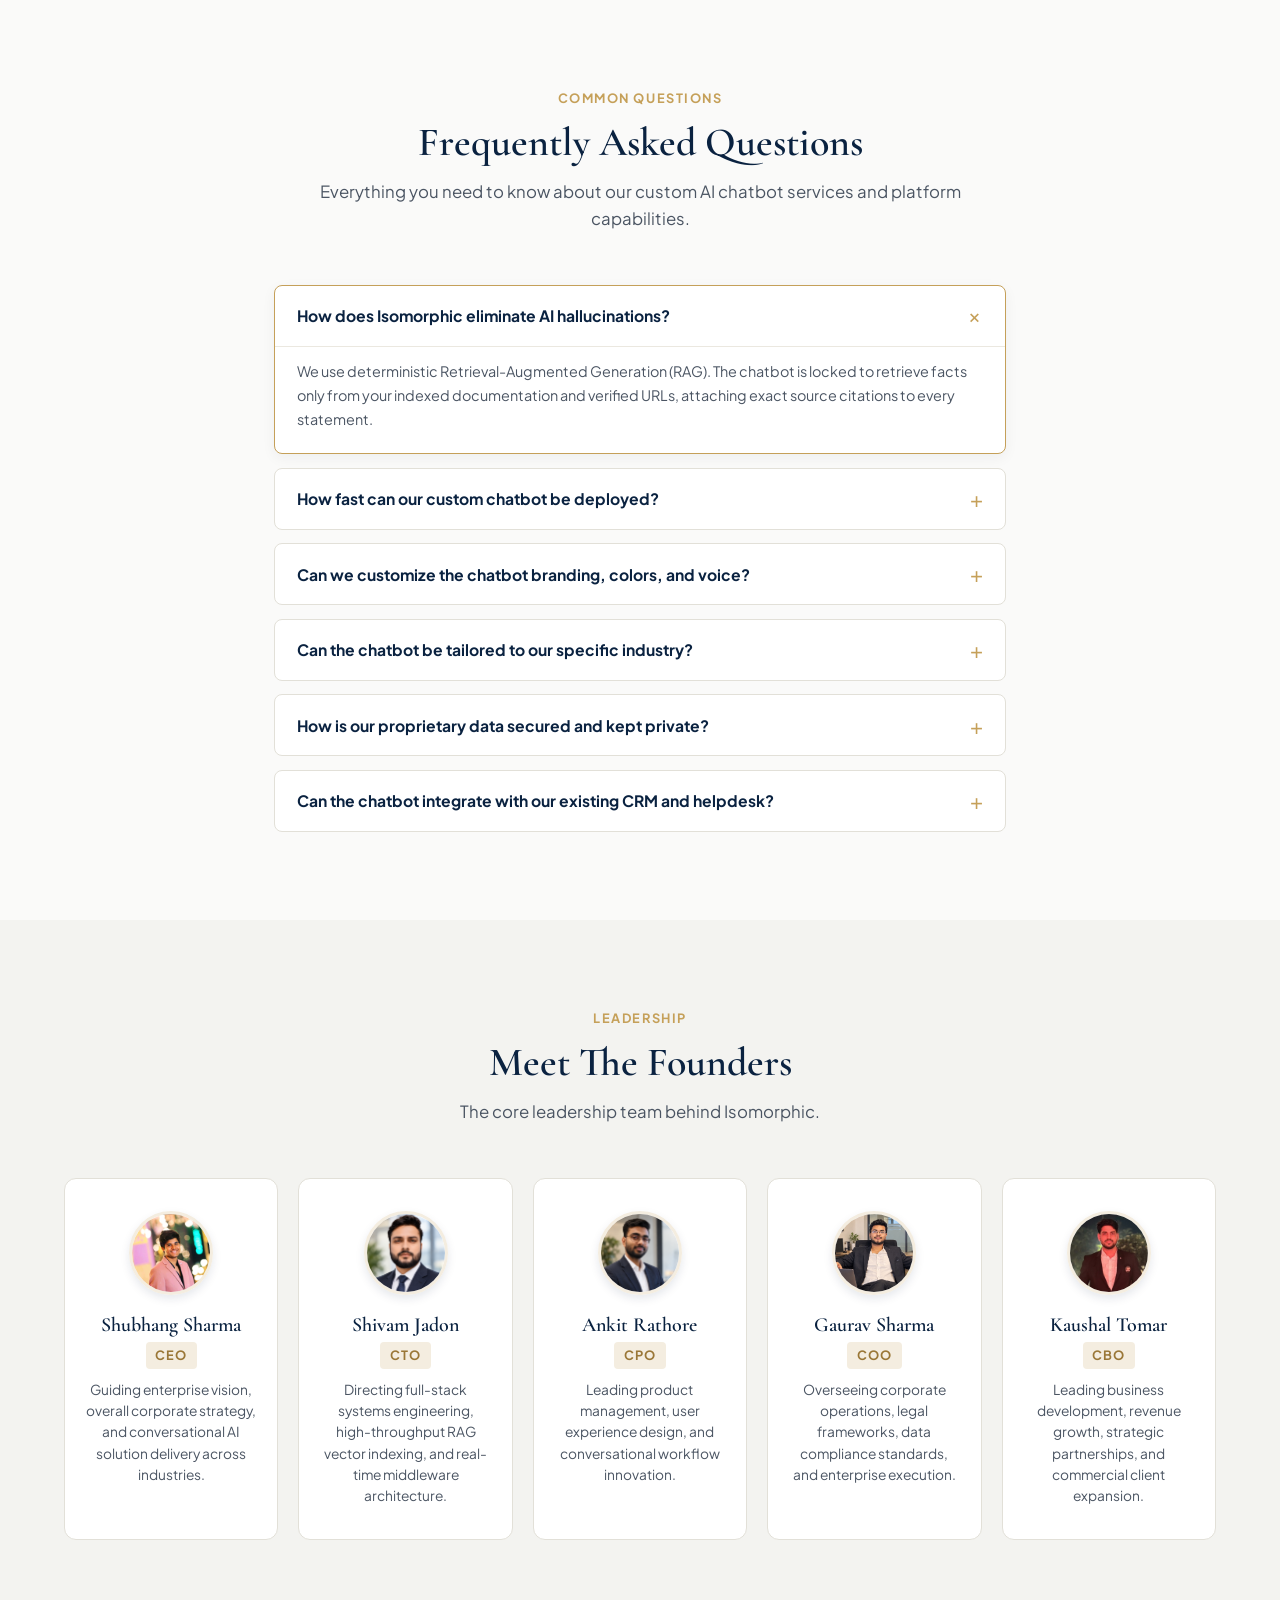
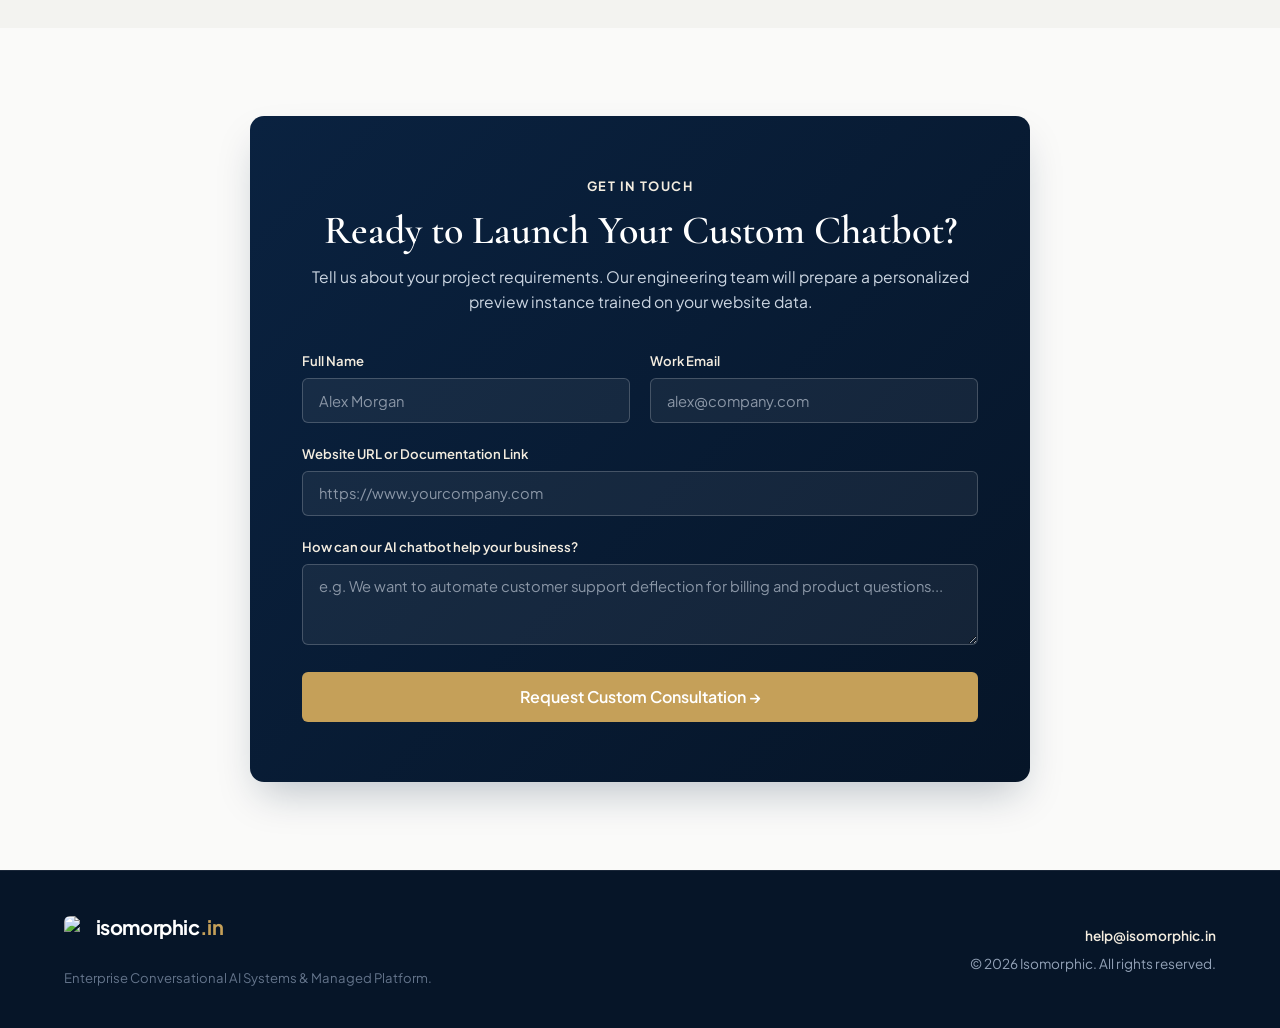
==== commit 12a52853: "Added SEO" ====
--- a/index.html
+++ b/index.html
@@ -7,6 +7,107 @@
     <title>Isomorphic | Enterprise AI Chatbot Platform &amp; Custom Solutions</title>
     <meta name="description" content="Build, deploy, and scale custom AI chatbots trained on your proprietary data. Turn documents, websites, and manuals into intelligent 24/7 conversational agents across any industry.">
     
+    <!-- SEO & Indexing Meta Tags -->
+    <meta name="robots" content="index, follow, max-image-preview:large, max-snippet:-1, max-video-preview:-1">
+    <link rel="canonical" href="https://isomorphic.in/">
+    <meta name="keywords" content="AI Chatbot, Conversational AI, Enterprise AI, Custom Chatbot Platform, Retrieval Augmented Generation, RAG, Isomorphic AI, Customer Support Automation">
+    <meta name="author" content="Isomorphic">
+
+    <!-- Open Graph / Social Sharing -->
+    <meta property="og:type" content="website">
+    <meta property="og:url" content="https://isomorphic.in/">
+    <meta property="og:title" content="Isomorphic | Enterprise AI Chatbot Platform &amp; Custom Solutions">
+    <meta property="og:description" content="Build, deploy, and scale custom AI chatbots trained on your proprietary data. Turn documents, websites, and manuals into intelligent 24/7 conversational agents across any industry.">
+    <meta property="og:image" content="https://isomorphic.in/assets/portal-screenshot.png">
+    <meta property="og:site_name" content="Isomorphic">
+
+    <!-- Twitter Cards -->
+    <meta name="twitter:card" content="summary_large_image">
+    <meta name="twitter:title" content="Isomorphic | Enterprise AI Chatbot Platform &amp; Custom Solutions">
+    <meta name="twitter:description" content="Build, deploy, and scale custom AI chatbots trained on your proprietary data. Turn documents, websites, and manuals into intelligent 24/7 conversational agents.">
+    <meta name="twitter:image" content="https://isomorphic.in/assets/portal-screenshot.png">
+
+    <!-- Schema.org Structured Data (JSON-LD) for Google Rich Snippets -->
+    <script type="application/ld+json">
+    {
+      "@context": "https://schema.org",
+      "@graph": [
+        {
+          "@type": "Organization",
+          "@id": "https://isomorphic.in/#organization",
+          "name": "Isomorphic",
+          "url": "https://isomorphic.in",
+          "logo": "https://isomorphic.in/assets/isomorphic-icon.png",
+          "email": "help@isomorphic.in",
+          "description": "Enterprise Conversational AI Platform and Custom Solutions"
+        },
+        {
+          "@type": "WebSite",
+          "@id": "https://isomorphic.in/#website",
+          "url": "https://isomorphic.in",
+          "name": "Isomorphic",
+          "publisher": {
+            "@id": "https://isomorphic.in/#organization"
+          }
+        },
+        {
+          "@type": "FAQPage",
+          "@id": "https://isomorphic.in/#faq",
+          "mainEntity": [
+            {
+              "@type": "Question",
+              "name": "How does Isomorphic eliminate AI hallucinations?",
+              "acceptedAnswer": {
+                "@type": "Answer",
+                "text": "We use deterministic Retrieval-Augmented Generation (RAG). The chatbot is locked to retrieve facts only from your indexed documentation and verified URLs, attaching exact source citations to every statement."
+              }
+            },
+            {
+              "@type": "Question",
+              "name": "How fast can our custom chatbot be deployed?",
+              "acceptedAnswer": {
+                "@type": "Answer",
+                "text": "Most client instances are configured, tested, and live within 48 to 72 hours. Simply provide your website link or documents, and our engineering team handles the rest."
+              }
+            },
+            {
+              "@type": "Question",
+              "name": "Can we customize the chatbot branding, colors, and voice?",
+              "acceptedAnswer": {
+                "@type": "Answer",
+                "text": "Yes. Primary colors, logos, starter quick-reply chips, speech-to-text dictation, text-to-speech audio, and session-end survey forms are fully customizable via your portal."
+              }
+            },
+            {
+              "@type": "Question",
+              "name": "Can the chatbot be tailored to our specific industry?",
+              "acceptedAnswer": {
+                "@type": "Answer",
+                "text": "Yes. We deploy specialized assistants for universities, e-commerce stores, SaaS companies, healthcare clinics, and B2B enterprises—each calibrated with custom terminology and routing rules."
+              }
+            },
+            {
+              "@type": "Question",
+              "name": "How is our proprietary data secured and kept private?",
+              "acceptedAnswer": {
+                "@type": "Answer",
+                "text": "Each organization receives dedicated vector isolation. Your data is encrypted at rest and in transit, never shared across tenants, and never used to train any third-party foundation model."
+              }
+            },
+            {
+              "@type": "Question",
+              "name": "Can the chatbot integrate with our existing CRM and helpdesk?",
+              "acceptedAnswer": {
+                "@type": "Answer",
+                "text": "Yes. We support webhooks and native connectors to push leads, conversation transcripts, and CSAT survey responses directly into HubSpot, Salesforce, Zendesk, Slack, or your custom database."
+              }
+            }
+          ]
+        }
+      ]
+    }
+    </script>
+    
     <!-- Google Fonts -->
     <link rel="preconnect" href="https://fonts.googleapis.com">
     <link rel="preconnect" href="https://fonts.gstatic.com" crossorigin>
@@ -23,9 +124,9 @@
                 <span class="logo-text">isomorphic<span class="dot-in">.in</span></span>
             </a>
 
-            <nav class="nav-links">
+            <nav class="nav-links" id="nav-menu">
+                <a href="#platform">Platform</a>
                 <a href="#services">Services</a>
-                <a href="#platform">Platform</a>
                 <a href="#solutions">Solutions</a>
                 <a href="#process">How It Works</a>
                 <a href="#security">Security</a>
@@ -38,12 +139,11 @@
                 <a href="#contact" class="btn btn-primary btn-sm">
                     Book a Demo
                 </a>
-            </div>
-
-            <button class="mobile-menu-toggle" aria-label="Toggle Menu" type="button">
-                <span></span>
-                <span></span>
-            </button>
+                <button class="mobile-menu-toggle" aria-label="Toggle Navigation Menu" aria-expanded="false" aria-controls="nav-menu" type="button">
+                    <span></span>
+                    <span></span>
+                </button>
+            </div>
         </div>
     </header>
 
@@ -361,7 +461,7 @@
                 <div class="section-title-wrap">
                     <span class="section-eyebrow">Common Questions</span>
                     <h2>Frequently Asked Questions</h2>
-                    <p>Everything you need to know about our custom AI chatbot services.</p>
+                    <p>Everything you need to know about our custom AI chatbot services and platform capabilities.</p>
                 </div>
 
                 <div class="faq-accordion">
@@ -404,6 +504,26 @@
                             <p>Yes. We deploy specialized assistants for universities, e-commerce stores, SaaS companies, healthcare clinics, and B2B enterprises—each calibrated with custom terminology and routing rules.</p>
                         </div>
                     </div>
+
+                    <div class="faq-item">
+                        <button type="button" class="faq-question">
+                            <span>How is our proprietary data secured and kept private?</span>
+                            <span class="faq-icon">+</span>
+                        </button>
+                        <div class="faq-answer">
+                            <p>Each organization receives dedicated vector isolation. Your data is encrypted at rest and in transit, never shared across tenants, and never used to train any third-party foundation model.</p>
+                        </div>
+                    </div>
+
+                    <div class="faq-item">
+                        <button type="button" class="faq-question">
+                            <span>Can the chatbot integrate with our existing CRM and helpdesk?</span>
+                            <span class="faq-icon">+</span>
+                        </button>
+                        <div class="faq-answer">
+                            <p>Yes. We support webhooks and native connectors to push leads, conversation transcripts, and CSAT survey responses directly into HubSpot, Salesforce, Zendesk, Slack, or your custom database.</p>
+                        </div>
+                    </div>
                 </div>
             </div>
         </section>
@@ -421,7 +541,7 @@
                     <!-- Founder 1: CEO -->
                     <div class="founder-card">
                         <div class="founder-avatar-wrap">
-                            <img src="assets/shubhang.jpeg" alt="Shubhang Sharma" class="founder-avatar-img" onerror="this.style.display='none'; this.nextElementSibling.style.display='flex';" />
+                            <img src="assets/shubhang.jpeg" alt="Shubhang Sharma" class="founder-avatar-img" />
                             <div class="dummy-avatar-bg" style="display: none;">
                                 <span class="founder-initials">SS</span>
                             </div>
@@ -434,7 +554,7 @@
                     <!-- Founder 2: CTO -->
                     <div class="founder-card">
                         <div class="founder-avatar-wrap">
-                            <img src="assets/shivam.png" alt="Shivam Jadon" class="founder-avatar-img" onerror="this.style.display='none'; this.nextElementSibling.style.display='flex';" />
+                            <img src="assets/shivam.png" alt="Shivam Jadon" class="founder-avatar-img" />
                             <div class="dummy-avatar-bg" style="display: none;">
                                 <span class="founder-initials">SJ</span>
                             </div>
@@ -447,7 +567,7 @@
                     <!-- Founder 3: CPO -->
                     <div class="founder-card">
                         <div class="founder-avatar-wrap">
-                            <img src="assets/ankit.png" alt="Ankit Rathore" class="founder-avatar-img" onerror="this.style.display='none'; this.nextElementSibling.style.display='flex';" />
+                            <img src="assets/ankit.png" alt="Ankit Rathore" class="founder-avatar-img" />
                             <div class="dummy-avatar-bg" style="display: none;">
                                 <span class="founder-initials">AR</span>
                             </div>
@@ -460,7 +580,7 @@
                     <!-- Founder 4: COO -->
                     <div class="founder-card">
                         <div class="founder-avatar-wrap">
-                            <img src="assets/gaurav.jpeg" alt="Gaurav Sharma" class="founder-avatar-img" onerror="this.style.display='none'; this.nextElementSibling.style.display='flex';" />
+                            <img src="assets/gaurav.jpeg" alt="Gaurav Sharma" class="founder-avatar-img" />
                             <div class="dummy-avatar-bg" style="display: none;">
                                 <span class="founder-initials">GS</span>
                             </div>
@@ -473,7 +593,7 @@
                     <!-- Founder 5: CBO -->
                     <div class="founder-card">
                         <div class="founder-avatar-wrap">
-                            <img src="assets/kaushal.png" alt="Kaushal Tomar" class="founder-avatar-img" onerror="this.style.display='none'; this.nextElementSibling.style.display='flex';" />
+                            <img src="assets/kaushal.png" alt="Kaushal Tomar" class="founder-avatar-img" />
                             <div class="dummy-avatar-bg" style="display: none;">
                                 <span class="founder-initials">KT</span>
                             </div>
@@ -500,17 +620,17 @@
                         <div class="form-row">
                             <div class="form-field">
                                 <label for="c-name">Full Name</label>
-                                <input type="text" id="c-name" placeholder="Alex Morgan" required>
+                                <input type="text" id="c-name" placeholder="Alex Morgan" required autocomplete="name">
                             </div>
                             <div class="form-field">
                                 <label for="c-email">Work Email</label>
-                                <input type="email" id="c-email" placeholder="alex@company.com" required>
+                                <input type="email" id="c-email" placeholder="alex@company.com" required autocomplete="email">
                             </div>
                         </div>
 
                         <div class="form-field">
                             <label for="c-website">Website URL or Documentation Link</label>
-                            <input type="url" id="c-website" placeholder="https://www.yourcompany.com" required>
+                            <input type="url" id="c-website" placeholder="https://www.yourcompany.com" required autocomplete="url">
                         </div>
 
                         <div class="form-field">
@@ -527,7 +647,7 @@
                         <div class="success-check">✓</div>
                         <h3>Thank You!</h3>
                         <p>Your request has been received. Our team will review your website and contact you within 24 hours.</p>
-                        <p class="direct-mail">Direct inquiries: <strong>help@isomorphic.in</strong></p>
+                        <p class="direct-mail">Direct inquiries: <a href="mailto:help@isomorphic.in" style="color:#FFFFFF; font-weight:600;">help@isomorphic.in</a></p>
                     </div>
                 </div>
             </div>
@@ -538,10 +658,10 @@
     <footer class="site-footer">
         <div class="container footer-container">
             <div class="footer-left">
-                <div class="logo">
+                <a href="#" class="logo" style="color:#FFFFFF;" aria-label="Isomorphic">
                     <img src="assets/isomorphic-icon.png" alt="Isomorphic Emblem" class="site-logo-icon" width="22" height="22">
                     <span style="color:#FFFFFF;">isomorphic<span class="dot-in">.in</span></span>
-                </div>
+                </a>
                 <p>Enterprise Conversational AI Systems &amp; Managed Platform.</p>
             </div>
             <div class="footer-right">
--- a/styles.css
+++ b/styles.css
@@ -8,8 +8,8 @@
     --color-card-bg: #FFFFFF;
     
     --color-text: #0F172A;
-    --color-text-muted: #526071;
-    --color-text-light: #8E9BAE;
+    --color-text-muted: #4B5563;
+    --color-text-light: #94A3B8;
     
     --color-primary: #0A2240;
     --color-primary-light: #16365C;
@@ -29,8 +29,8 @@
     --font-sans: "Plus Jakarta Sans", system-ui, -apple-system, sans-serif;
     --font-mono: "JetBrains Mono", Menlo, monospace;
     
-    --max-width: 1180px;
-    --transition-smooth: all 0.2s ease-in-out;
+    --max-width: 1200px;
+    --transition-smooth: all 0.22s cubic-bezier(0.16, 1, 0.3, 1);
 }
 
 *, *::before, *::after {
@@ -51,8 +51,14 @@
     line-height: 1.6;
     overflow-x: hidden;
     -webkit-font-smoothing: antialiased;
-}
-
+    -moz-osx-font-smoothing: grayscale;
+}
+
+body.mobile-nav-open {
+    overflow: hidden;
+}
+
+/* --- Typography --- */
 h1, h2, h3, h4 {
     font-family: var(--font-serif);
     color: var(--color-primary);
@@ -73,12 +79,14 @@
     color: var(--color-primary);
     text-decoration: none;
     transition: var(--transition-smooth);
+    cursor: pointer;
 }
 
 a:hover {
     color: var(--color-accent);
 }
 
+/* --- Layout Container --- */
 .container {
     width: 100%;
     max-width: var(--max-width);
@@ -87,23 +95,24 @@
 }
 
 section {
-    padding: 5rem 0;
-    scroll-margin-top: 4.8rem;
+    padding: 5.5rem 0;
+    scroll-margin-top: 5rem;
 }
 
 [id] {
-    scroll-margin-top: 4.8rem;
+    scroll-margin-top: 5rem;
 }
 
 @media (max-width: 768px) {
-    section { padding: 3.5rem 0; }
+    section { padding: 3.75rem 0; }
+    .container { padding: 0 1.25rem; }
 }
 
 /* --- Section Headers --- */
 .section-title-wrap {
     text-align: center;
-    max-width: 700px;
-    margin: 0 auto 3rem auto;
+    max-width: 720px;
+    margin: 0 auto 3.25rem auto;
 }
 
 .section-eyebrow {
@@ -123,6 +132,7 @@
 .section-title-wrap p {
     font-size: 1.05rem;
     line-height: 1.6;
+    color: var(--color-text-muted);
 }
 
 /* --- Buttons --- */
@@ -130,18 +140,19 @@
     display: inline-flex;
     align-items: center;
     justify-content: center;
-    gap: 0.4rem;
+    gap: 0.45rem;
     font-family: var(--font-sans);
     font-weight: 600;
     font-size: 0.92rem;
     padding: 0.72rem 1.45rem;
     border-radius: 6px;
     border: 1px solid transparent;
-    cursor: pointer;
+    cursor: pointer !important;
     transition: var(--transition-smooth);
     text-align: center;
     white-space: nowrap;
     text-decoration: none;
+    user-select: none;
 }
 
 .btn-primary {
@@ -152,7 +163,7 @@
 .btn-primary:hover {
     background-color: var(--color-primary-light);
     transform: translateY(-1px);
-    box-shadow: 0 4px 12px rgba(10, 34, 64, 0.15);
+    box-shadow: 0 4px 14px rgba(10, 34, 64, 0.18);
 }
 
 .btn-secondary {
@@ -163,6 +174,7 @@
 .btn-secondary:hover {
     background-color: var(--color-accent-dark);
     transform: translateY(-1px);
+    box-shadow: 0 4px 14px rgba(197, 160, 89, 0.28);
 }
 
 .btn-outline {
@@ -181,8 +193,13 @@
     font-size: 1rem;
 }
 
+.btn-md {
+    padding: 0.72rem 1.45rem;
+    font-size: 0.92rem;
+}
+
 .btn-sm {
-    padding: 0.45rem 1.1rem;
+    padding: 0.45rem 1.15rem;
     font-size: 0.85rem;
 }
 
@@ -190,27 +207,29 @@
     width: 100%;
 }
 
-/* --- Header --- */
+/* --- Site Header & Navigation --- */
 .site-header {
-    background: rgba(250, 250, 249, 0.96);
-    backdrop-filter: blur(12px);
+    background: rgba(250, 250, 249, 0.94);
+    backdrop-filter: blur(14px);
+    -webkit-backdrop-filter: blur(14px);
     border-bottom: 1px solid var(--color-border);
     position: sticky;
     top: 0;
     z-index: 1000;
-    padding: 0.85rem 0;
+    padding: 0.8rem 0;
 }
 
 .nav-container {
     display: flex;
     align-items: center;
     justify-content: space-between;
-    gap: 1.5rem;
+    gap: 1rem;
     position: relative;
+    width: 100%;
 }
 
 .logo {
-    display: flex;
+    display: inline-flex;
     align-items: center;
     gap: 0.6rem;
     font-size: 1.25rem;
@@ -219,6 +238,8 @@
     color: var(--color-primary);
     text-decoration: none;
     flex-shrink: 0;
+    cursor: pointer !important;
+    user-select: none;
 }
 
 .logo .dot-in {
@@ -239,31 +260,40 @@
     height: 22px;
 }
 
+/* Nav Links - Desktop */
 .nav-links {
     display: flex;
     align-items: center;
-    gap: 1.25rem;
-    flex-shrink: 0;
+    gap: 0.35rem;
+    margin: 0 auto;
+    flex-wrap: nowrap;
 }
 
 .nav-links a {
-    font-size: 0.88rem;
+    font-size: 0.875rem;
     font-weight: 500;
     color: var(--color-text-muted);
     transition: var(--transition-smooth);
-    padding: 0.4rem 0.35rem;
-    display: inline-block;
-    cursor: pointer;
+    padding: 0.45rem 0.6rem;
+    display: inline-flex;
+    align-items: center;
+    cursor: pointer !important;
     user-select: none;
     white-space: nowrap;
     position: relative;
-    z-index: 10;
+    border-radius: 6px;
     -webkit-tap-highlight-color: transparent;
-    border-radius: 4px;
 }
 
 .nav-links a:hover {
     color: var(--color-primary);
+    background-color: rgba(10, 34, 64, 0.05);
+}
+
+.nav-links a.nav-active {
+    color: var(--color-primary);
+    font-weight: 600;
+    background-color: rgba(10, 34, 64, 0.06);
 }
 
 .nav-actions {
@@ -271,8 +301,11 @@
     align-items: center;
     gap: 0.75rem;
     flex-shrink: 0;
-}
-
+    position: relative;
+    z-index: 5;
+}
+
+/* Mobile Menu Toggle */
 .mobile-menu-toggle {
     display: none;
     flex-direction: column;
@@ -281,13 +314,14 @@
     gap: 5px;
     background: transparent;
     border: none;
-    cursor: pointer;
+    cursor: pointer !important;
     padding: 0.5rem;
-    width: 38px;
-    height: 38px;
+    width: 40px;
+    height: 40px;
     border-radius: 6px;
     z-index: 1003;
     -webkit-tap-highlight-color: transparent;
+    transition: var(--transition-smooth);
 }
 
 .mobile-menu-toggle:hover,
@@ -299,57 +333,92 @@
     width: 22px;
     height: 2px;
     background: var(--color-primary);
-    transition: var(--transition-smooth);
+    transition: transform 0.25s ease, opacity 0.25s ease;
     display: block;
-}
-
-@media (max-width: 1140px) {
+    border-radius: 2px;
+}
+
+.mobile-menu-toggle.active span:nth-child(1) {
+    transform: translateY(3.5px) rotate(45deg);
+}
+
+.mobile-menu-toggle.active span:nth-child(2) {
+    transform: translateY(-3.5px) rotate(-45deg);
+}
+
+/* Responsive Navigation Breakpoint */
+@media (max-width: 1080px) {
     .nav-links {
         display: none;
         position: absolute;
-        top: 100%;
+        top: calc(100% + 0.8rem);
         left: 0;
         right: 0;
         width: 100%;
         background: #FFFFFF;
         flex-direction: column;
-        padding: 1.25rem 1.5rem 1.75rem 1.5rem;
+        padding: 1.25rem;
         border-bottom: 1px solid var(--color-border);
-        box-shadow: 0 16px 36px rgba(0, 0, 0, 0.12);
+        box-shadow: 0 20px 40px -8px rgba(10, 34, 64, 0.15);
         gap: 0.4rem;
         align-items: stretch;
         z-index: 1005;
-        pointer-events: auto;
-    }
+        max-height: calc(100vh - 80px);
+        overflow-y: auto;
+        -webkit-overflow-scrolling: touch;
+        border-radius: 0 0 12px 12px;
+    }
+
     .nav-links.active { 
-        display: flex; 
-    }
+        display: flex;
+        animation: navSlideDown 0.25s cubic-bezier(0.16, 1, 0.3, 1);
+    }
+
     .nav-links a {
         font-size: 0.95rem;
+        font-weight: 600;
         padding: 0.75rem 1rem;
-        display: block;
+        display: flex;
+        align-items: center;
+        justify-content: space-between;
         width: 100%;
-        border-radius: 6px;
+        border-radius: 8px;
         color: var(--color-text);
-    }
+        background: transparent;
+    }
+
     .nav-links a:hover,
-    .nav-links a:active {
+    .nav-links a:active,
+    .nav-links a.nav-active {
         background-color: var(--color-bg-secondary);
         color: var(--color-primary);
     }
+
     .mobile-menu-toggle { 
         display: flex; 
     }
 }
 
+@keyframes navSlideDown {
+    from {
+        opacity: 0;
+        transform: translateY(-8px);
+    }
+    to {
+        opacity: 1;
+        transform: translateY(0);
+    }
+}
+
 /* --- Hero Section --- */
 .hero-section {
-    padding: 4.5rem 0 3.5rem 0;
+    padding: 4.5rem 0 3.75rem 0;
     text-align: center;
+    position: relative;
 }
 
 .hero-container {
-    max-width: 860px;
+    max-width: 880px;
 }
 
 .hero-badge {
@@ -360,7 +429,7 @@
     font-weight: 700;
     text-transform: uppercase;
     letter-spacing: 0.08em;
-    padding: 0.35rem 0.9rem;
+    padding: 0.4rem 1rem;
     border-radius: 50px;
     margin-bottom: 1.5rem;
     border: 1px solid rgba(197, 160, 89, 0.35);
@@ -377,8 +446,9 @@
 .hero-subtitle {
     font-size: 1.15rem;
     line-height: 1.65;
-    max-width: 720px;
-    margin: 0 auto 2rem auto;
+    max-width: 740px;
+    margin: 0 auto 2.25rem auto;
+    color: var(--color-text-muted);
 }
 
 .hero-buttons {
@@ -386,7 +456,7 @@
     align-items: center;
     justify-content: center;
     gap: 1rem;
-    margin-bottom: 2.5rem;
+    margin-bottom: 2.75rem;
     flex-wrap: wrap;
 }
 
@@ -399,7 +469,7 @@
     font-size: 0.86rem;
     font-weight: 600;
     color: var(--color-text-muted);
-    padding-top: 1.5rem;
+    padding-top: 1.75rem;
     border-top: 1px solid var(--color-border);
 }
 
@@ -418,7 +488,7 @@
     display: grid;
     grid-template-columns: 1.25fr 1fr;
     gap: 1.75rem;
-    align-items: start;
+    align-items: stretch;
 }
 
 @media (max-width: 992px) {
@@ -446,9 +516,6 @@
     box-shadow: 0 10px 24px -6px rgba(10, 34, 64, 0.08);
     display: flex;
     flex-direction: column;
-}
-
-.chat-card {
     height: 100%;
 }
 
@@ -514,6 +581,7 @@
     background: radial-gradient(ellipse at center, #16365C 0%, #0A2240 70%, #061528 100%);
     padding: 1.75rem 1.25rem;
     min-height: 360px;
+    flex: 1;
 }
 
 .showcase-img {
@@ -551,9 +619,6 @@
     font-size: 0.85rem;
     color: var(--color-text-muted);
     line-height: 1.5;
-}
-
-.chat-card .screen-caption {
     margin-top: auto;
 }
 
@@ -581,11 +646,17 @@
 
 .services-grid-six {
     display: grid;
-    grid-template-columns: repeat(auto-fit, minmax(320px, 1fr));
+    grid-template-columns: repeat(3, 1fr);
     gap: 1.5rem;
 }
 
-@media (max-width: 680px) {
+@media (max-width: 992px) {
+    .services-grid-six {
+        grid-template-columns: repeat(2, 1fr);
+    }
+}
+
+@media (max-width: 640px) {
     .services-grid-six {
         grid-template-columns: 1fr;
     }
@@ -594,107 +665,146 @@
 .service-box {
     background: #FFFFFF;
     border: 1px solid var(--color-border);
+    border-radius: 10px;
+    padding: 1.85rem 1.6rem;
+    transition: var(--transition-smooth);
+    display: flex;
+    flex-direction: column;
+    height: 100%;
+}
+
+.service-box:hover {
+    border-color: var(--color-accent);
+    transform: translateY(-3px);
+    box-shadow: 0 8px 20px rgba(10, 34, 64, 0.06);
+}
+
+.service-icon {
+    font-size: 1.75rem;
+    margin-bottom: 0.85rem;
+    display: inline-flex;
+    align-items: center;
+    justify-content: center;
+    width: 44px;
+    height: 44px;
+    background: var(--color-accent-light);
     border-radius: 8px;
-    padding: 1.75rem 1.5rem;
+}
+
+.service-box h3 {
+    margin-bottom: 0.5rem;
+    font-size: 1.25rem;
+}
+
+.service-box p {
+    font-size: 0.88rem;
+    line-height: 1.6;
+    margin: 0;
+    color: var(--color-text-muted);
+}
+
+/* --- Industry Solutions Grid --- */
+.solutions-section {
+    background: var(--color-bg-secondary);
+}
+
+.solutions-grid-three {
+    display: grid;
+    grid-template-columns: repeat(3, 1fr);
+    gap: 1.5rem;
+}
+
+@media (max-width: 992px) {
+    .solutions-grid-three {
+        grid-template-columns: repeat(2, 1fr);
+    }
+}
+
+@media (max-width: 640px) {
+    .solutions-grid-three {
+        grid-template-columns: 1fr;
+    }
+}
+
+.solution-card {
+    background: #FFFFFF;
+    border: 1px solid var(--color-border);
+    border-radius: 10px;
+    padding: 1.85rem 1.6rem;
     transition: var(--transition-smooth);
     display: flex;
     flex-direction: column;
-}
-
-.service-box:hover {
+    height: 100%;
+}
+
+.solution-card:hover {
+    border-color: var(--color-accent);
+    transform: translateY(-3px);
+    box-shadow: 0 8px 20px rgba(10, 34, 64, 0.06);
+}
+
+.sol-icon {
+    font-size: 1.75rem;
+    margin-bottom: 0.85rem;
+    display: inline-flex;
+    align-items: center;
+    justify-content: center;
+    width: 44px;
+    height: 44px;
+    background: var(--color-accent-light);
+    border-radius: 8px;
+}
+
+.solution-card h4 {
+    margin-bottom: 0.45rem;
+    font-size: 1.2rem;
+}
+
+.solution-card p {
+    font-size: 0.88rem;
+    line-height: 1.6;
+    margin: 0;
+    color: var(--color-text-muted);
+}
+
+/* --- How It Works --- */
+.process-section {
+    background: var(--color-bg);
+}
+
+.process-steps-four {
+    display: grid;
+    grid-template-columns: repeat(4, 1fr);
+    gap: 1.5rem;
+}
+
+@media (max-width: 992px) {
+    .process-steps-four {
+        grid-template-columns: repeat(2, 1fr);
+    }
+}
+
+@media (max-width: 560px) {
+    .process-steps-four {
+        grid-template-columns: 1fr;
+    }
+}
+
+.step-card {
+    background: #FFFFFF;
+    border: 1px solid var(--color-border);
+    border-radius: 10px;
+    padding: 2rem 1.5rem;
+    display: flex;
+    flex-direction: column;
+    height: 100%;
+    transition: var(--transition-smooth);
+}
+
+.step-card:hover {
     border-color: var(--color-accent);
     transform: translateY(-2px);
     box-shadow: 0 6px 16px rgba(10, 34, 64, 0.05);
-}
-
-.service-icon {
-    font-size: 1.75rem;
-    margin-bottom: 0.85rem;
-}
-
-.service-box h3 {
-    margin-bottom: 0.5rem;
-    font-size: 1.25rem;
-}
-
-.service-box p {
-    font-size: 0.88rem;
-    line-height: 1.55;
-    margin: 0;
-}
-
-/* --- Solutions Grid --- */
-.solutions-section {
-    background: var(--color-bg-secondary);
-}
-
-.solutions-grid-three {
-    display: grid;
-    grid-template-columns: repeat(auto-fit, minmax(320px, 1fr));
-    gap: 1.5rem;
-}
-
-@media (max-width: 680px) {
-    .solutions-grid-three {
-        grid-template-columns: 1fr;
-    }
-}
-
-.solution-card {
-    background: #FFFFFF;
-    border: 1px solid var(--color-border);
-    border-radius: 8px;
-    padding: 1.75rem;
-    transition: var(--transition-smooth);
-    display: flex;
-    flex-direction: column;
-}
-
-.solution-card:hover {
-    border-color: var(--color-accent);
-    transform: translateY(-2px);
-    box-shadow: 0 6px 16px rgba(10, 34, 64, 0.05);
-}
-
-.sol-icon {
-    font-size: 1.75rem;
-    margin-bottom: 0.75rem;
-}
-
-.solution-card h4 {
-    margin-bottom: 0.4rem;
-}
-
-.solution-card p {
-    font-size: 0.88rem;
-    line-height: 1.55;
-    margin: 0;
-}
-
-/* --- How It Works --- */
-.process-section {
-    background: var(--color-bg);
-}
-
-.process-steps-four {
-    display: grid;
-    grid-template-columns: repeat(auto-fit, minmax(240px, 1fr));
-    gap: 1.5rem;
-}
-
-@media (max-width: 550px) {
-    .process-steps-four {
-        grid-template-columns: 1fr;
-    }
-}
-
-.step-card {
-    background: #FFFFFF;
-    border: 1px solid var(--color-border);
-    border-radius: 8px;
-    padding: 2rem 1.5rem;
-    display: flex;
-    flex-direction: column;
 }
 
 .step-num {
@@ -703,7 +813,7 @@
     font-weight: 700;
     color: var(--color-accent);
     line-height: 1;
-    margin-bottom: 0.75rem;
+    margin-bottom: 0.85rem;
 }
 
 .step-card h3 {
@@ -713,8 +823,9 @@
 
 .step-card p {
     font-size: 0.88rem;
-    line-height: 1.55;
+    line-height: 1.6;
     margin: 0;
+    color: var(--color-text-muted);
 }
 
 /* --- Security Section --- */
@@ -726,7 +837,7 @@
     background: #FFFFFF;
     border: 1px solid var(--color-border);
     border-radius: 12px;
-    padding: clamp(2rem, 4vw, 3rem);
+    padding: clamp(2rem, 4.5vw, 3.25rem);
 }
 
 .security-content h2 {
@@ -736,21 +847,28 @@
 .security-content p {
     font-size: 1.05rem;
     margin-bottom: 2rem;
+    color: var(--color-text-muted);
 }
 
 .security-features-list {
     display: grid;
-    grid-template-columns: repeat(auto-fit, minmax(300px, 1fr));
+    grid-template-columns: repeat(2, 1fr);
     gap: 1.5rem;
+}
+
+@media (max-width: 768px) {
+    .security-features-list {
+        grid-template-columns: 1fr;
+    }
 }
 
 .sec-item {
     background: #FAF9F6;
     border: 1px solid var(--color-border-subtle);
-    padding: 1.25rem;
+    padding: 1.35rem;
     border-radius: 8px;
     font-size: 0.9rem;
-    line-height: 1.55;
+    line-height: 1.6;
     color: var(--color-text-muted);
 }
 
@@ -758,6 +876,7 @@
     color: var(--color-primary);
     display: block;
     margin-bottom: 0.35rem;
+    font-size: 0.95rem;
 }
 
 /* --- FAQ Section --- */
@@ -766,13 +885,13 @@
 }
 
 .faq-container {
-    max-width: 760px;
+    max-width: 780px;
 }
 
 .faq-accordion {
     display: flex;
     flex-direction: column;
-    gap: 0.75rem;
+    gap: 0.85rem;
 }
 
 .faq-item {
@@ -783,27 +902,33 @@
     transition: var(--transition-smooth);
 }
 
+.faq-item:hover {
+    border-color: rgba(197, 160, 89, 0.6);
+}
+
 .faq-item.active {
     border-color: var(--color-accent);
-    box-shadow: 0 4px 12px rgba(10, 34, 64, 0.04);
+    box-shadow: 0 4px 14px rgba(10, 34, 64, 0.05);
 }
 
 .faq-question {
     width: 100%;
-    padding: 1.15rem 1.25rem;
+    padding: 1.2rem 1.35rem;
     background: none;
     border: none;
     display: flex;
     justify-content: space-between;
     align-items: center;
     font-family: var(--font-sans);
-    font-size: 0.95rem;
+    font-size: 0.98rem;
     font-weight: 700;
     color: var(--color-primary);
-    cursor: pointer;
+    cursor: pointer !important;
     text-align: left;
     outline: none;
-    gap: 0.75rem;
+    gap: 1rem;
+    user-select: none;
+    transition: color 0.2s ease;
 }
 
 .faq-question:hover {
@@ -811,7 +936,7 @@
 }
 
 .faq-icon {
-    font-size: 1.25rem;
+    font-size: 1.35rem;
     font-weight: 400;
     color: var(--color-accent);
     transition: transform 0.25s ease;
@@ -824,33 +949,57 @@
 }
 
 .faq-answer {
-    padding: 0 1.25rem 1.25rem 1.25rem;
+    padding: 0 1.35rem 1.35rem 1.35rem;
     display: none;
-    font-size: 0.88rem;
-    line-height: 1.6;
-    color: var(--color-text-muted);
+    font-size: 0.9rem;
+    line-height: 1.65;
+    color: var(--color-text-muted);
+    border-top: 1px solid transparent;
 }
 
 .faq-item.active .faq-answer {
     display: block;
-}
-
-/* --- Meet The Founders Section --- */
+    border-top: 1px solid var(--color-border-subtle);
+    padding-top: 0.85rem;
+}
+
+/* --- Meet The Founders / Leadership Section --- */
 .founders-section {
     background: var(--color-bg-secondary);
 }
 
 .founders-grid {
     display: grid;
-    grid-template-columns: repeat(auto-fit, minmax(200px, 1fr));
-    gap: 1.5rem;
+    grid-template-columns: repeat(5, 1fr);
+    gap: 1.25rem;
+}
+
+@media (max-width: 1024px) and (min-width: 700px) {
+    .founders-grid {
+        display: flex;
+        flex-wrap: wrap;
+        justify-content: center;
+        gap: 1.25rem;
+    }
+
+    .founder-card {
+        flex: 0 1 calc(33.333% - 1.25rem);
+        min-width: 200px;
+    }
+}
+
+@media (max-width: 699px) {
+    .founders-grid {
+        grid-template-columns: repeat(auto-fit, minmax(220px, 1fr));
+        gap: 1.25rem;
+    }
 }
 
 .founder-card {
     background: #FFFFFF;
     border: 1px solid var(--color-border);
     border-radius: 12px;
-    padding: 2.25rem 1.5rem;
+    padding: 2rem 1.25rem;
     text-align: center;
     transition: var(--transition-smooth);
     display: flex;
@@ -862,11 +1011,11 @@
 .founder-card:hover {
     border-color: var(--color-accent);
     transform: translateY(-3px);
-    box-shadow: 0 8px 20px rgba(10, 34, 64, 0.06);
+    box-shadow: 0 8px 20px rgba(10, 34, 64, 0.07);
 }
 
 .founder-avatar-wrap {
-    margin-bottom: 1.25rem;
+    margin-bottom: 1.15rem;
     flex-shrink: 0;
 }
 
@@ -901,22 +1050,25 @@
 }
 
 .founder-name {
-    font-size: 1.3rem;
-    margin-bottom: 0.35rem;
+    font-size: 1.25rem;
+    margin-bottom: 0.3rem;
 }
 
 .founder-role {
-    font-size: 0.82rem;
+    font-size: 0.8rem;
     font-weight: 700;
     text-transform: uppercase;
-    letter-spacing: 0.06em;
+    letter-spacing: 0.08em;
     color: var(--color-accent-dark);
-    margin-bottom: 0.5rem;
+    margin-bottom: 0.6rem;
+    display: inline-block;
+    background: var(--color-accent-light);
+    padding: 0.2rem 0.6rem;
+    border-radius: 4px;
 }
 
 .founder-bio {
-    margin-top: 0.5rem;
-    font-size: 0.875rem;
+    font-size: 0.86rem;
     line-height: 1.55;
     color: var(--color-text-muted);
 }
@@ -929,26 +1081,27 @@
 .contact-card {
     background: linear-gradient(135deg, #0A2240 0%, #061528 100%);
     color: #FFFFFF;
-    border-radius: 12px;
-    padding: clamp(2rem, 5vw, 3.5rem) clamp(1.5rem, 5vw, 3rem);
-    max-width: 760px;
+    border-radius: 14px;
+    padding: clamp(2rem, 5vw, 3.75rem) clamp(1.5rem, 5vw, 3.25rem);
+    max-width: 780px;
     margin: 0 auto;
+    box-shadow: 0 20px 40px -10px rgba(10, 34, 64, 0.25);
 }
 
 .contact-header {
     text-align: center;
-    margin-bottom: 2rem;
+    margin-bottom: 2.25rem;
 }
 
 .contact-header h2 {
     color: #FFFFFF;
-    margin-bottom: 0.5rem;
+    margin-bottom: 0.6rem;
 }
 
 .contact-header p {
     color: #CBD5E1;
-    font-size: 0.95rem;
-    line-height: 1.55;
+    font-size: 0.98rem;
+    line-height: 1.6;
 }
 
 .contact-form .form-field {
@@ -958,84 +1111,106 @@
 
 .form-row {
     display: grid;
-    grid-template-columns: repeat(auto-fit, minmax(220px, 1fr));
-    gap: 1rem;
+    grid-template-columns: repeat(2, 1fr);
+    gap: 1.25rem;
+}
+
+@media (max-width: 600px) {
+    .form-row {
+        grid-template-columns: 1fr;
+        gap: 0;
+    }
 }
 
 .contact-form label {
     display: block;
-    font-size: 0.8rem;
+    font-size: 0.82rem;
     font-weight: 600;
     color: var(--color-accent-light);
-    margin-bottom: 0.35rem;
-}
-
-.contact-form input, .contact-form textarea {
+    margin-bottom: 0.4rem;
+}
+
+.contact-form input, 
+.contact-form textarea {
     width: 100%;
-    padding: 0.75rem 1rem;
+    padding: 0.8rem 1rem;
     border: 1px solid rgba(255, 255, 255, 0.2);
     border-radius: 6px;
     background: rgba(255, 255, 255, 0.06);
     color: #FFFFFF;
     font-family: var(--font-sans);
-    font-size: 0.9rem;
+    font-size: 0.92rem;
     outline: none;
     transition: var(--transition-smooth);
 }
 
-.contact-form input:focus, .contact-form textarea:focus {
+.contact-form input:focus, 
+.contact-form textarea:focus {
     border-color: var(--color-accent);
-    background: rgba(255, 255, 255, 0.1);
-}
-
-.contact-form input::placeholder, .contact-form textarea::placeholder {
+    background: rgba(255, 255, 255, 0.12);
+    box-shadow: 0 0 0 3px rgba(197, 160, 89, 0.25);
+}
+
+.contact-form input::placeholder, 
+.contact-form textarea::placeholder {
     color: #8A96A6;
 }
 
 .contact-success-msg {
     display: none;
     text-align: center;
-    padding: 2rem 0;
+    padding: 2.5rem 1rem;
 }
 
 .contact-success-msg.active {
     display: block;
+    animation: fadeIn 0.3s ease;
+}
+
+@keyframes fadeIn {
+    from { opacity: 0; transform: translateY(6px); }
+    to { opacity: 1; transform: translateY(0); }
 }
 
 .success-check {
-    width: 48px;
-    height: 48px;
+    width: 52px;
+    height: 52px;
     background: var(--color-success);
     color: #FFFFFF;
     border-radius: 50%;
     display: flex;
     align-items: center;
     justify-content: center;
-    font-size: 1.5rem;
+    font-size: 1.6rem;
     font-weight: 800;
-    margin: 0 auto 1rem auto;
+    margin: 0 auto 1.25rem auto;
 }
 
 .contact-success-msg h3 {
     color: #FFFFFF;
     margin-bottom: 0.5rem;
+    font-size: 1.75rem;
 }
 
 .contact-success-msg p {
     color: #CBD5E1;
-    line-height: 1.55;
+    line-height: 1.6;
 }
 
 .direct-mail {
-    margin-top: 1rem;
-    font-size: 0.85rem;
+    margin-top: 1.25rem;
+    font-size: 0.9rem;
+}
+
+.direct-mail strong {
+    color: #FFFFFF;
 }
 
 /* --- Footer --- */
 .site-footer {
     background: #061528;
     color: #94A3B8;
-    padding: 2.25rem 0;
+    padding: 2.5rem 0;
     border-top: 1px solid rgba(255, 255, 255, 0.08);
 }
 
@@ -1044,12 +1219,12 @@
     justify-content: space-between;
     align-items: center;
     flex-wrap: wrap;
-    gap: 1.25rem;
+    gap: 1.5rem;
+    font-size: 0.85rem;
+}
+
+.footer-left p {
     font-size: 0.82rem;
-}
-
-.footer-left p {
-    font-size: 0.8rem;
     color: #64748B;
     margin-top: 0.35rem;
 }
@@ -1058,11 +1233,16 @@
     display: flex;
     flex-direction: column;
     align-items: flex-end;
-    gap: 0.25rem;
+    gap: 0.35rem;
 }
 
 .footer-right a {
     color: var(--color-accent-light);
+    font-weight: 600;
+}
+
+.footer-right a:hover {
+    color: #FFFFFF;
 }
 
 @media (max-width: 640px) {
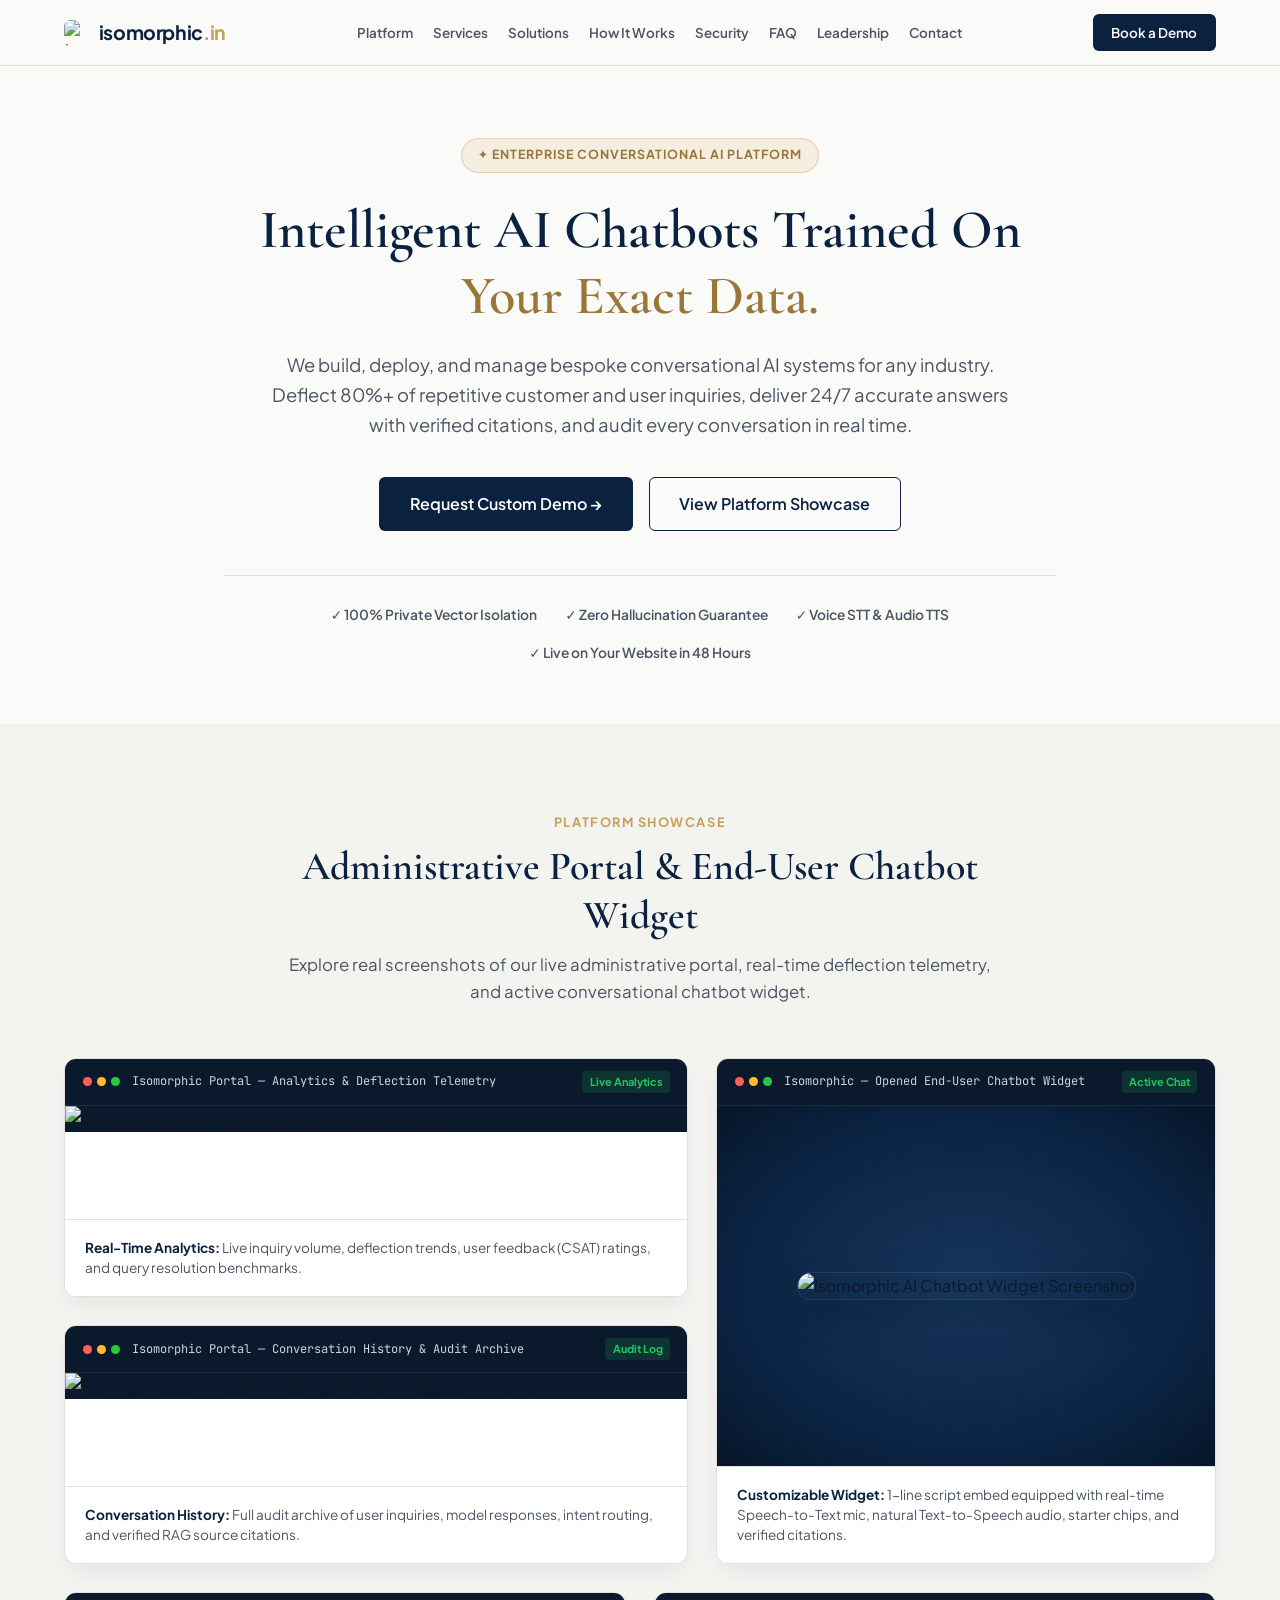
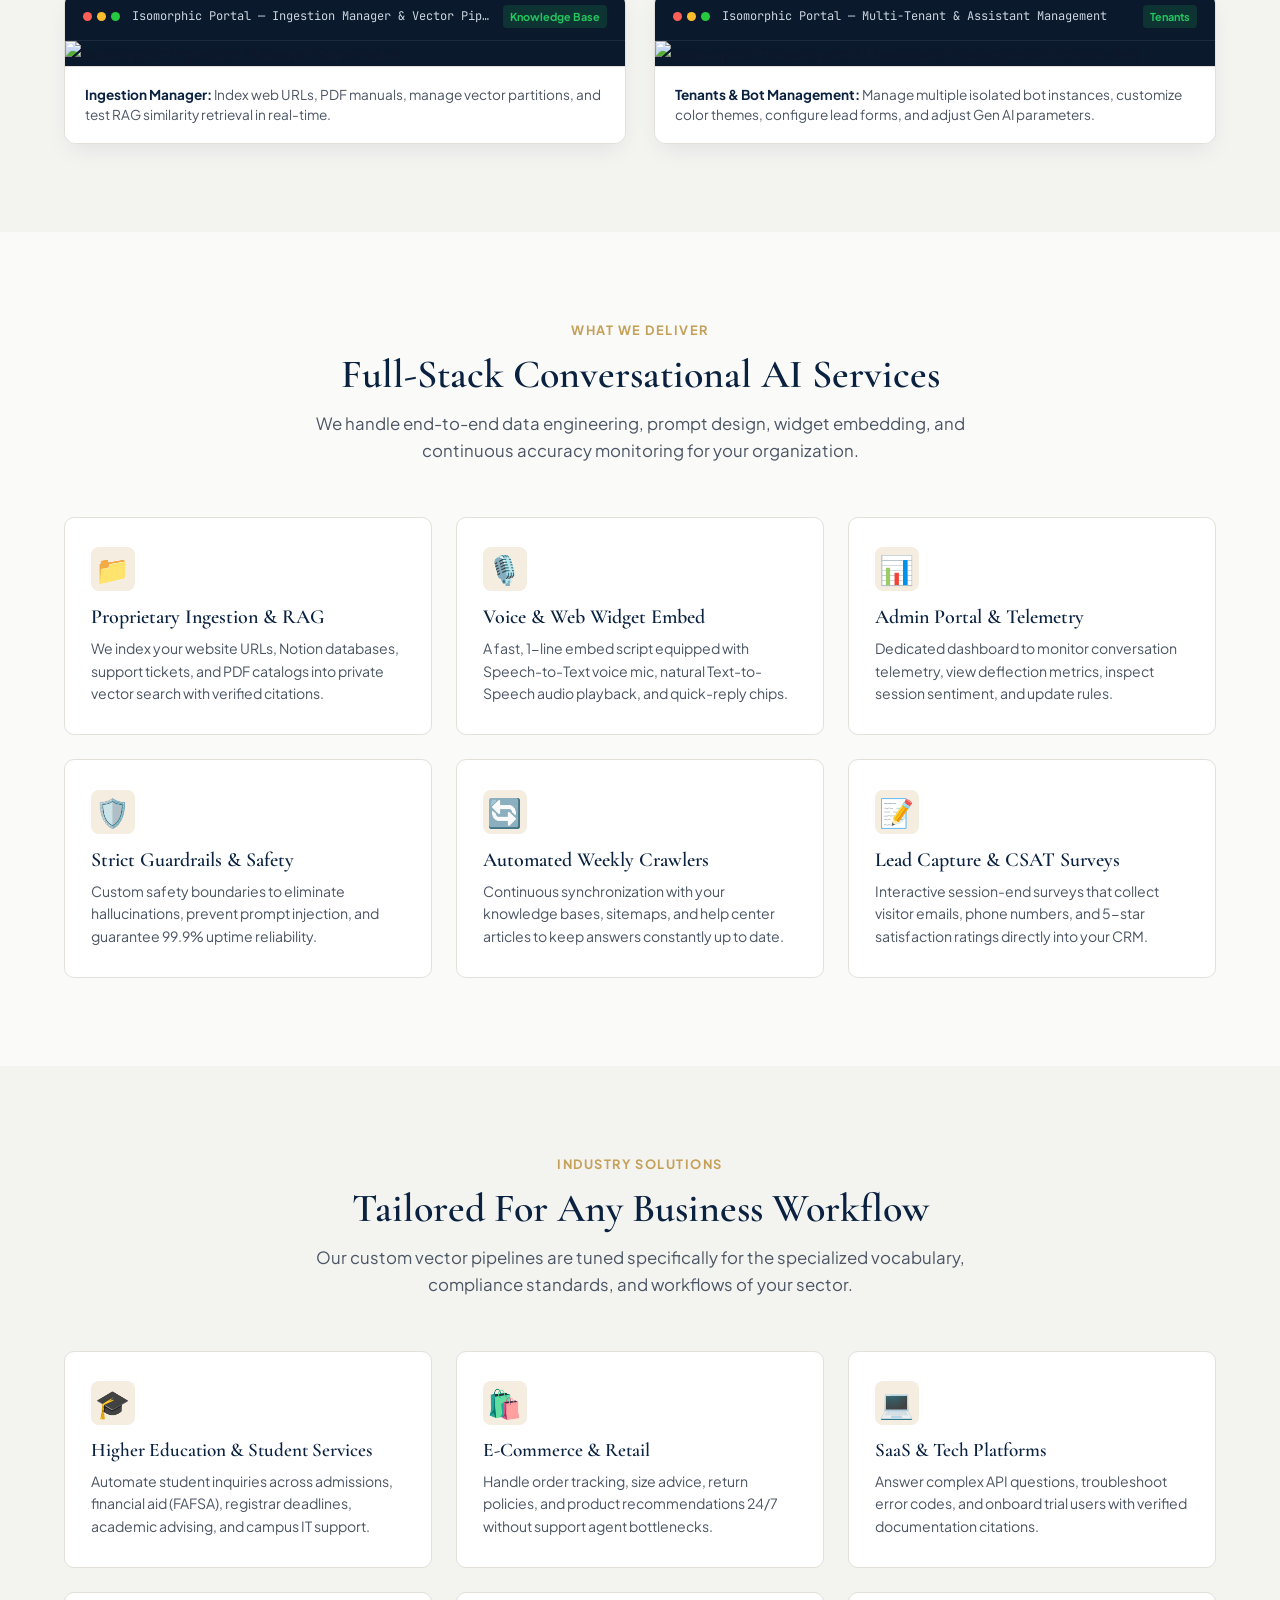
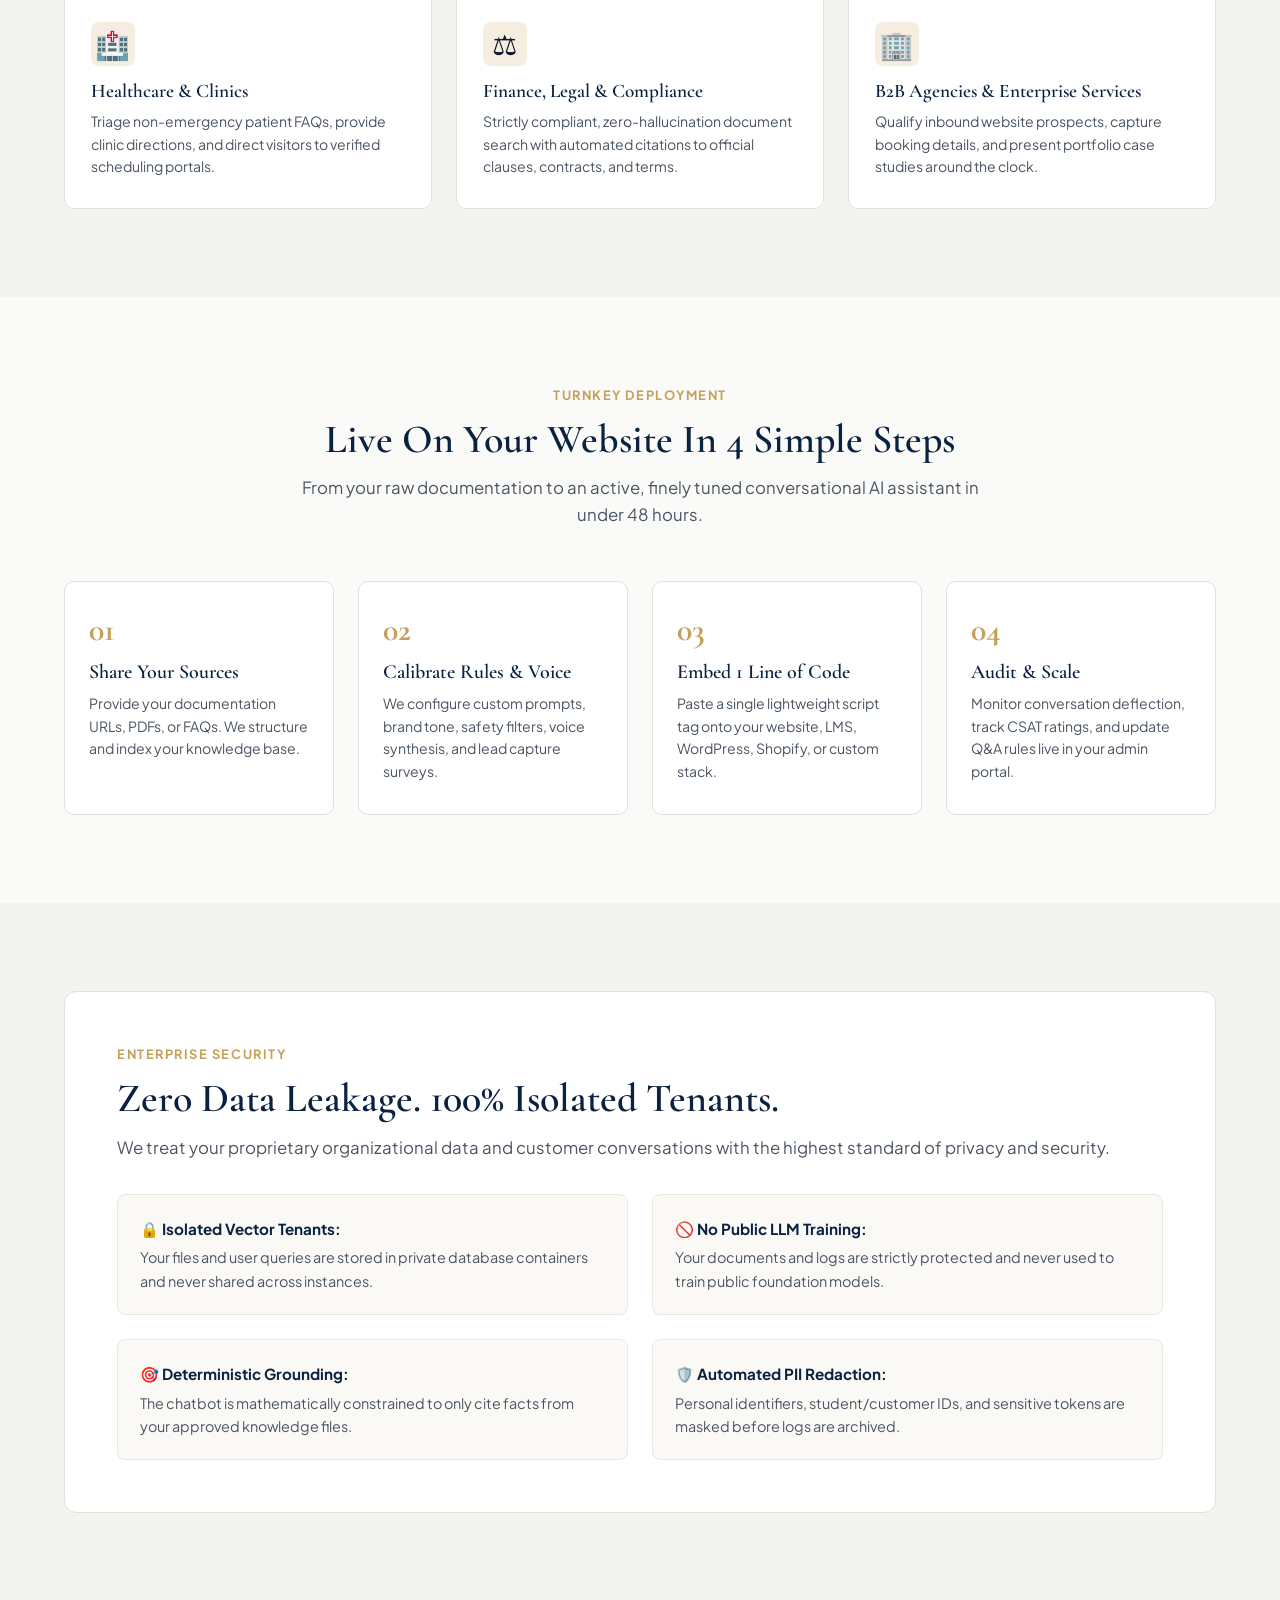
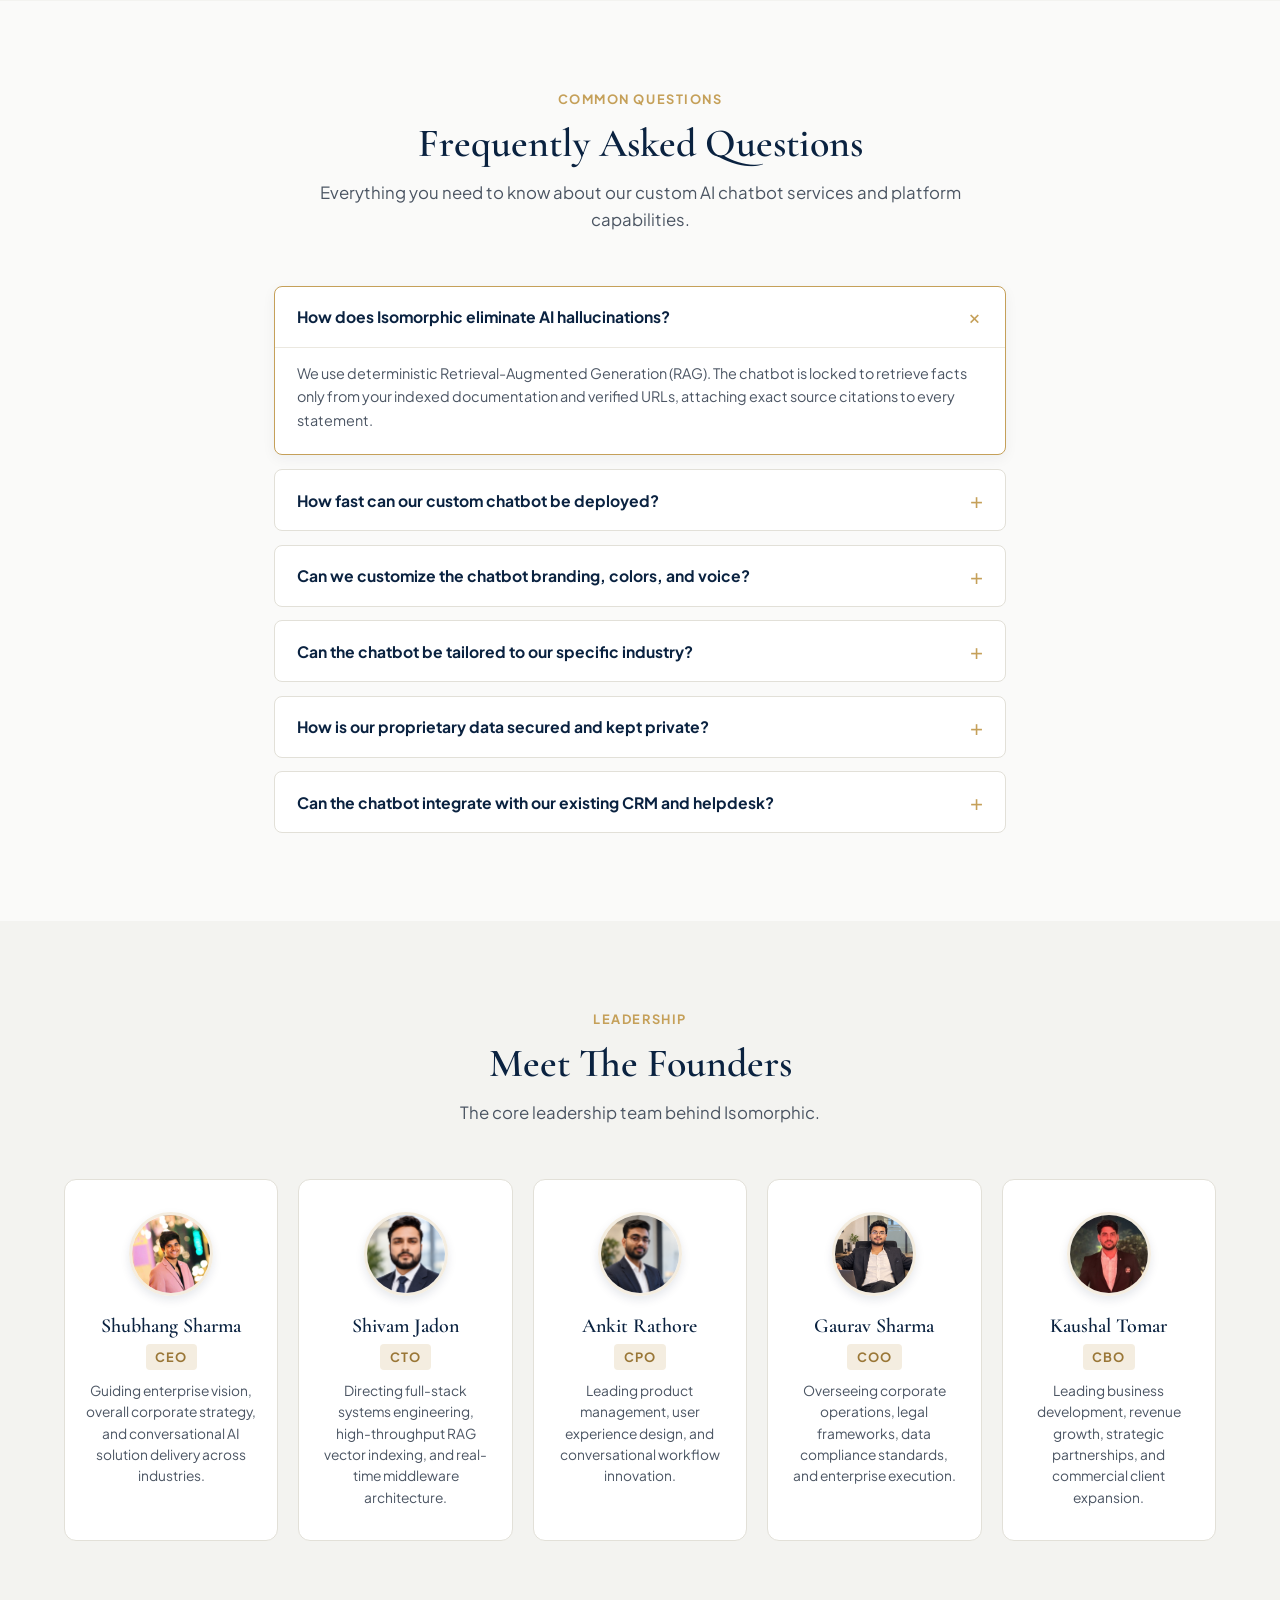
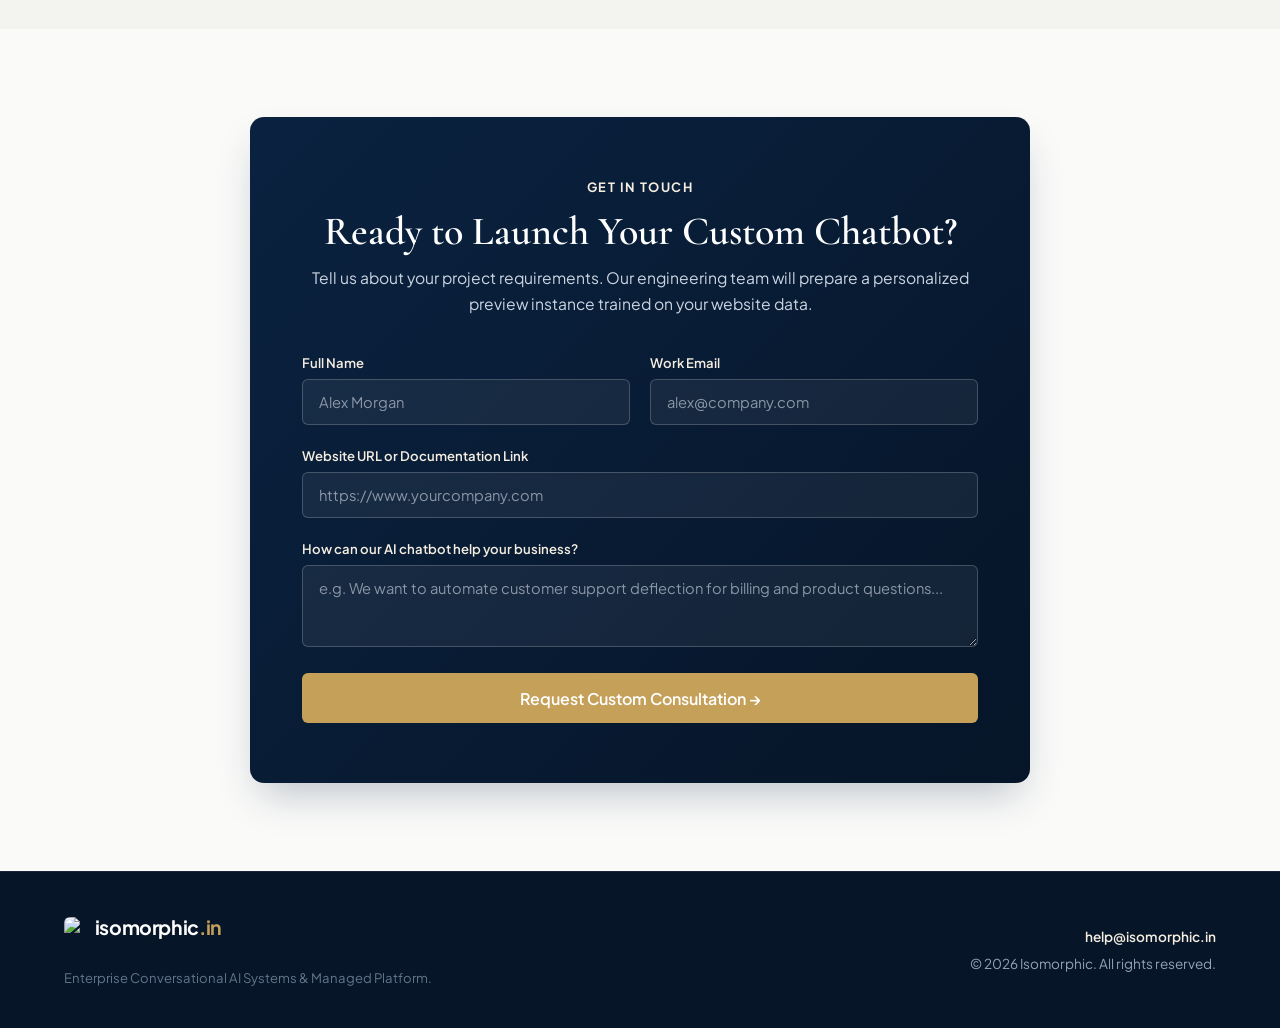
==== commit f9b13ea1: "Fix menu issue" ====
--- a/index.html
+++ b/index.html
@@ -112,15 +112,15 @@
     <link rel="preconnect" href="https://fonts.googleapis.com">
     <link rel="preconnect" href="https://fonts.gstatic.com" crossorigin>
     <link href="https://fonts.googleapis.com/css2?family=Cormorant+Garamond:wght@500;600;700&family=Plus+Jakarta+Sans:wght@400;500;600;700;800&family=JetBrains+Mono:wght@400;500;600&display=swap" rel="stylesheet">
-    <link rel="stylesheet" href="styles.css">
+    <link rel="stylesheet" href="styles.css?v=3.1">
 </head>
 <body>
 
     <!-- Minimal Header Navigation -->
     <header class="site-header" id="navbar">
         <div class="container nav-container">
-            <a href="#" class="logo" aria-label="Isomorphic">
-                <img src="assets/isomorphic-icon.png" alt="Isomorphic Emblem" class="site-logo-icon" width="28" height="28">
+            <a href="#" class="logo" aria-label="Isomorphic Home">
+                <img src="assets/isomorphic-icon.png" alt="Isomorphic Emblem" class="site-logo-icon" width="26" height="26">
                 <span class="logo-text">isomorphic<span class="dot-in">.in</span></span>
             </a>
 
@@ -140,8 +140,11 @@
                     Book a Demo
                 </a>
                 <button class="mobile-menu-toggle" aria-label="Toggle Navigation Menu" aria-expanded="false" aria-controls="nav-menu" type="button">
-                    <span></span>
-                    <span></span>
+                    <span class="toggle-bars">
+                        <span></span>
+                        <span></span>
+                    </span>
+                    <span>Menu</span>
                 </button>
             </div>
         </div>
@@ -671,7 +674,7 @@
         </div>
     </footer>
 
-    <script src="script.js"></script>
+    <script src="script.js?v=3.1"></script>
 
     <!-- Hosted Live Chatbot Widget Script -->
     <script 
--- a/styles.css
+++ b/styles.css
@@ -30,6 +30,7 @@
     --font-mono: "JetBrains Mono", Menlo, monospace;
     
     --max-width: 1200px;
+    --nav-height: 66px;
     --transition-smooth: all 0.22s cubic-bezier(0.16, 1, 0.3, 1);
 }
 
@@ -79,7 +80,7 @@
     color: var(--color-primary);
     text-decoration: none;
     transition: var(--transition-smooth);
-    cursor: pointer;
+    cursor: pointer !important;
 }
 
 a:hover {
@@ -96,15 +97,16 @@
 
 section {
     padding: 5.5rem 0;
-    scroll-margin-top: 5rem;
+    scroll-margin-top: 80px;
 }
 
 [id] {
-    scroll-margin-top: 5rem;
+    scroll-margin-top: 80px;
 }
 
 @media (max-width: 768px) {
-    section { padding: 3.75rem 0; }
+    section { padding: 3.75rem 0; scroll-margin-top: 75px; }
+    [id] { scroll-margin-top: 75px; }
     .container { padding: 0 1.25rem; }
 }
 
@@ -199,31 +201,35 @@
 }
 
 .btn-sm {
-    padding: 0.45rem 1.15rem;
-    font-size: 0.85rem;
+    padding: 0.42rem 1.1rem;
+    font-size: 0.84rem;
+    border-radius: 6px;
 }
 
 .btn-full {
     width: 100%;
 }
 
-/* --- Site Header & Navigation --- */
+/* --- Modern Redesigned Site Header --- */
 .site-header {
-    background: rgba(250, 250, 249, 0.94);
-    backdrop-filter: blur(14px);
-    -webkit-backdrop-filter: blur(14px);
+    background: rgba(250, 250, 249, 0.96);
+    backdrop-filter: blur(16px);
+    -webkit-backdrop-filter: blur(16px);
     border-bottom: 1px solid var(--color-border);
     position: sticky;
     top: 0;
-    z-index: 1000;
-    padding: 0.8rem 0;
+    z-index: 10000;
+    padding: 0.65rem 0;
+    height: var(--nav-height);
+    display: flex;
+    align-items: center;
 }
 
 .nav-container {
     display: flex;
     align-items: center;
     justify-content: space-between;
-    gap: 1rem;
+    gap: 0.75rem;
     position: relative;
     width: 100%;
 }
@@ -231,8 +237,8 @@
 .logo {
     display: inline-flex;
     align-items: center;
-    gap: 0.6rem;
-    font-size: 1.25rem;
+    gap: 0.55rem;
+    font-size: 1.22rem;
     font-weight: 700;
     letter-spacing: -0.02em;
     color: var(--color-primary);
@@ -240,6 +246,7 @@
     flex-shrink: 0;
     cursor: pointer !important;
     user-select: none;
+    z-index: 10;
 }
 
 .logo .dot-in {
@@ -247,8 +254,8 @@
 }
 
 .site-logo-icon {
-    width: 28px;
-    height: 28px;
+    width: 26px;
+    height: 26px;
     object-fit: contain;
     border-radius: 6px;
     display: inline-block;
@@ -260,21 +267,22 @@
     height: 22px;
 }
 
-/* Nav Links - Desktop */
+/* Nav Links - Desktop & Laptop (Visible >= 880px) */
 .nav-links {
     display: flex;
     align-items: center;
-    gap: 0.35rem;
+    gap: 0.15rem;
     margin: 0 auto;
     flex-wrap: nowrap;
+    list-style: none;
 }
 
 .nav-links a {
-    font-size: 0.875rem;
-    font-weight: 500;
+    font-size: 0.84rem;
+    font-weight: 600;
     color: var(--color-text-muted);
     transition: var(--transition-smooth);
-    padding: 0.45rem 0.6rem;
+    padding: 0.4rem 0.55rem;
     display: inline-flex;
     align-items: center;
     cursor: pointer !important;
@@ -287,50 +295,60 @@
 
 .nav-links a:hover {
     color: var(--color-primary);
-    background-color: rgba(10, 34, 64, 0.05);
+    background-color: rgba(10, 34, 64, 0.06);
 }
 
 .nav-links a.nav-active {
     color: var(--color-primary);
-    font-weight: 600;
-    background-color: rgba(10, 34, 64, 0.06);
+    font-weight: 700;
+    background-color: rgba(10, 34, 64, 0.08);
 }
 
 .nav-actions {
     display: flex;
     align-items: center;
-    gap: 0.75rem;
+    gap: 0.6rem;
     flex-shrink: 0;
     position: relative;
-    z-index: 5;
-}
-
-/* Mobile Menu Toggle */
+    z-index: 10;
+}
+
+/* Mobile Menu Toggle Button */
 .mobile-menu-toggle {
     display: none;
+    align-items: center;
+    gap: 6px;
+    background: var(--color-bg-secondary);
+    border: 1px solid var(--color-border);
+    cursor: pointer !important;
+    padding: 0.35rem 0.65rem;
+    height: 38px;
+    border-radius: 6px;
+    z-index: 10005;
+    -webkit-tap-highlight-color: transparent;
+    transition: var(--transition-smooth);
+    font-family: var(--font-sans);
+    font-size: 0.8rem;
+    font-weight: 700;
+    color: var(--color-primary);
+}
+
+.mobile-menu-toggle:hover,
+.mobile-menu-toggle:focus {
+    background-color: var(--color-border-subtle);
+}
+
+.toggle-bars {
+    display: flex;
     flex-direction: column;
     justify-content: center;
     align-items: center;
-    gap: 5px;
-    background: transparent;
-    border: none;
-    cursor: pointer !important;
-    padding: 0.5rem;
-    width: 40px;
-    height: 40px;
-    border-radius: 6px;
-    z-index: 1003;
-    -webkit-tap-highlight-color: transparent;
-    transition: var(--transition-smooth);
-}
-
-.mobile-menu-toggle:hover,
-.mobile-menu-toggle:focus {
-    background-color: var(--color-bg-secondary);
-}
-
-.mobile-menu-toggle span {
-    width: 22px;
+    gap: 4px;
+    width: 18px;
+}
+
+.toggle-bars span {
+    width: 18px;
     height: 2px;
     background: var(--color-primary);
     transition: transform 0.25s ease, opacity 0.25s ease;
@@ -338,40 +356,40 @@
     border-radius: 2px;
 }
 
-.mobile-menu-toggle.active span:nth-child(1) {
-    transform: translateY(3.5px) rotate(45deg);
-}
-
-.mobile-menu-toggle.active span:nth-child(2) {
-    transform: translateY(-3.5px) rotate(-45deg);
-}
-
-/* Responsive Navigation Breakpoint */
-@media (max-width: 1080px) {
+.mobile-menu-toggle.active .toggle-bars span:nth-child(1) {
+    transform: translateY(3px) rotate(45deg);
+}
+
+.mobile-menu-toggle.active .toggle-bars span:nth-child(2) {
+    transform: translateY(-3px) rotate(-45deg);
+}
+
+/* Mobile Drawer - Dropdown Overlay at <= 880px */
+@media (max-width: 880px) {
     .nav-links {
         display: none;
         position: absolute;
-        top: calc(100% + 0.8rem);
+        top: calc(100% + 0.65rem);
         left: 0;
         right: 0;
         width: 100%;
         background: #FFFFFF;
         flex-direction: column;
-        padding: 1.25rem;
-        border-bottom: 1px solid var(--color-border);
-        box-shadow: 0 20px 40px -8px rgba(10, 34, 64, 0.15);
-        gap: 0.4rem;
+        padding: 1rem;
+        border: 1px solid var(--color-border);
+        border-radius: 12px;
+        box-shadow: 0 24px 48px -12px rgba(10, 34, 64, 0.18);
+        gap: 0.35rem;
         align-items: stretch;
-        z-index: 1005;
-        max-height: calc(100vh - 80px);
+        z-index: 10002;
+        max-height: calc(100vh - 85px);
         overflow-y: auto;
         -webkit-overflow-scrolling: touch;
-        border-radius: 0 0 12px 12px;
     }
 
     .nav-links.active { 
         display: flex;
-        animation: navSlideDown 0.25s cubic-bezier(0.16, 1, 0.3, 1);
+        animation: navSlideDown 0.22s cubic-bezier(0.16, 1, 0.3, 1);
     }
 
     .nav-links a {
@@ -385,6 +403,7 @@
         border-radius: 8px;
         color: var(--color-text);
         background: transparent;
+        border: 1px solid transparent;
     }
 
     .nav-links a:hover,
@@ -392,10 +411,11 @@
     .nav-links a.nav-active {
         background-color: var(--color-bg-secondary);
         color: var(--color-primary);
+        border-color: var(--color-border-subtle);
     }
 
     .mobile-menu-toggle { 
-        display: flex; 
+        display: inline-flex; 
     }
 }
 
@@ -1351,3 +1371,27 @@
         justify-content: center;
     }
 }
+
+/* Global z-index and pointer-events protection against floating widgets */
+.site-header {
+    z-index: 99999999 !important;
+}
+
+.nav-container,
+.nav-links,
+.nav-actions,
+.mobile-menu-toggle {
+    z-index: 99999999 !important;
+    pointer-events: auto !important;
+}
+
+.iso-container {
+    z-index: 99999 !important;
+    pointer-events: none !important;
+}
+
+.iso-container .iso-toggle,
+.iso-container .iso-window,
+.iso-container .iso-help-callout {
+    pointer-events: auto !important;
+}
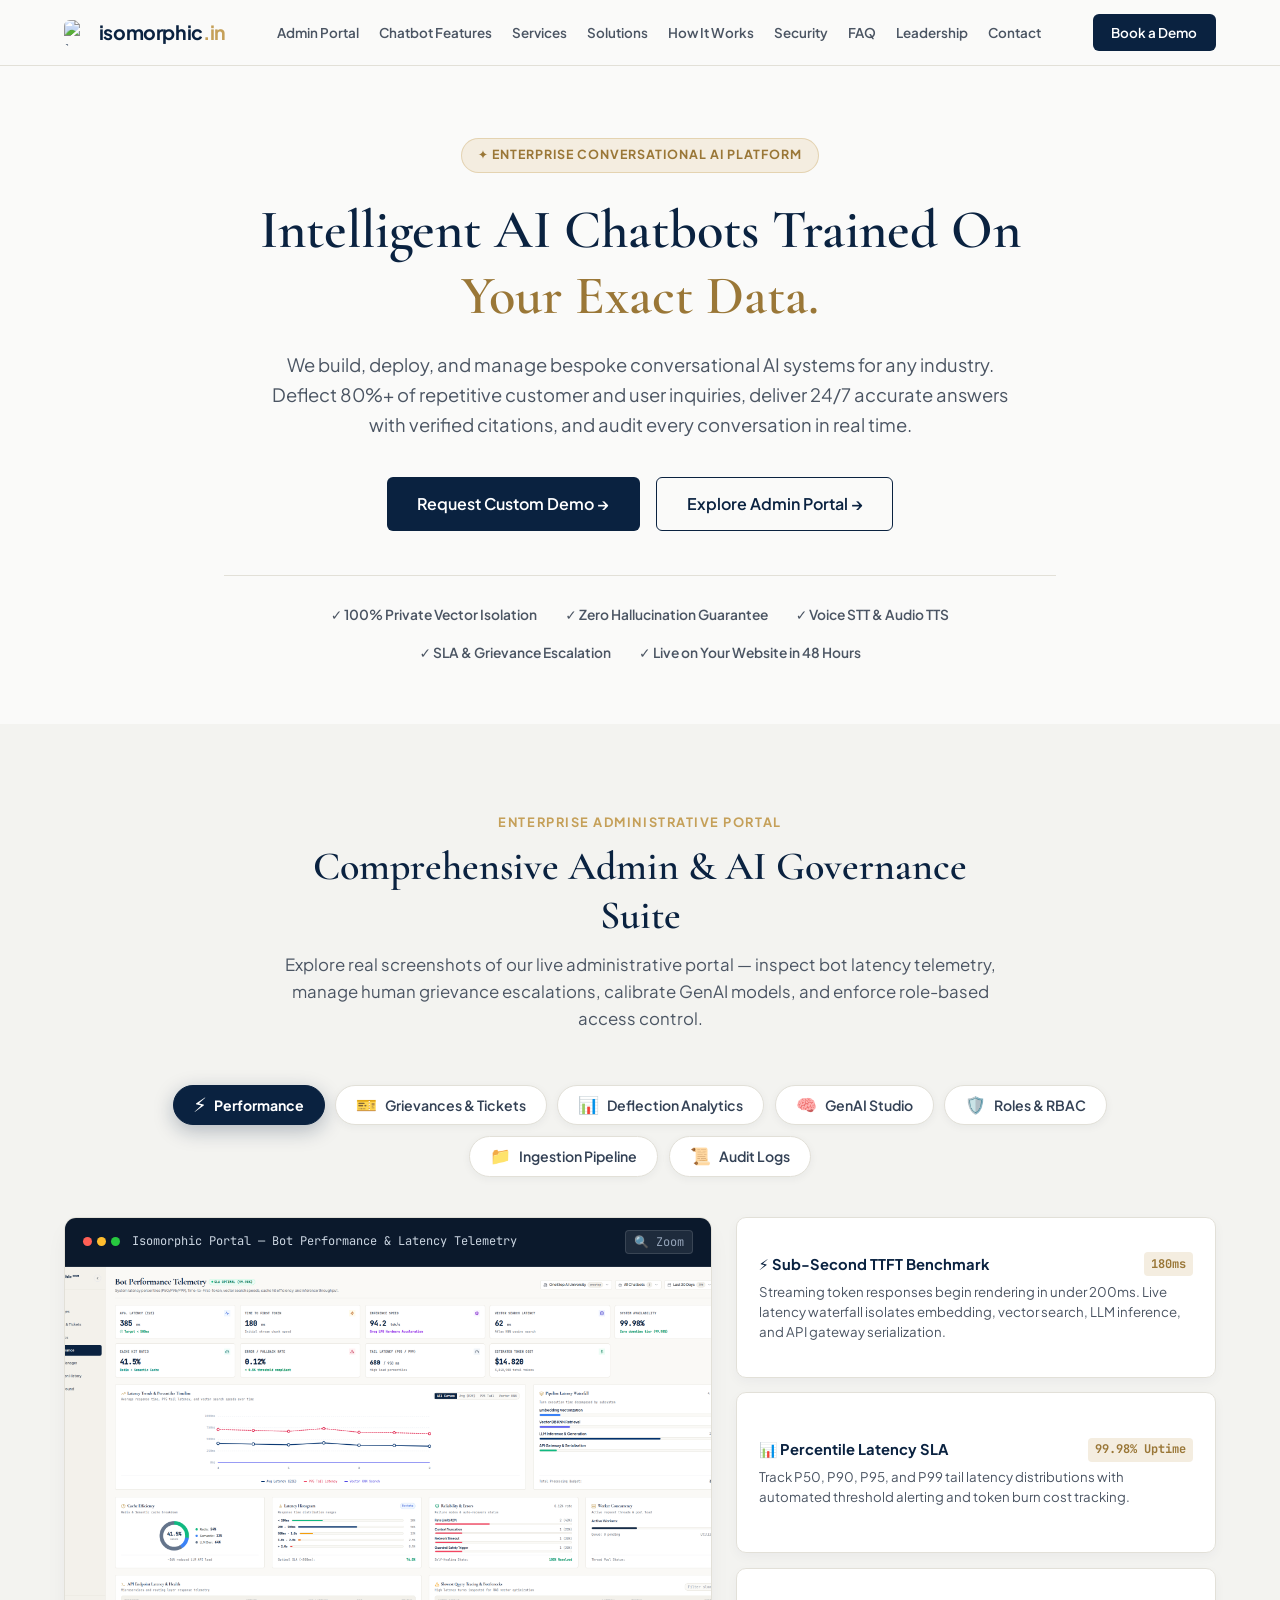
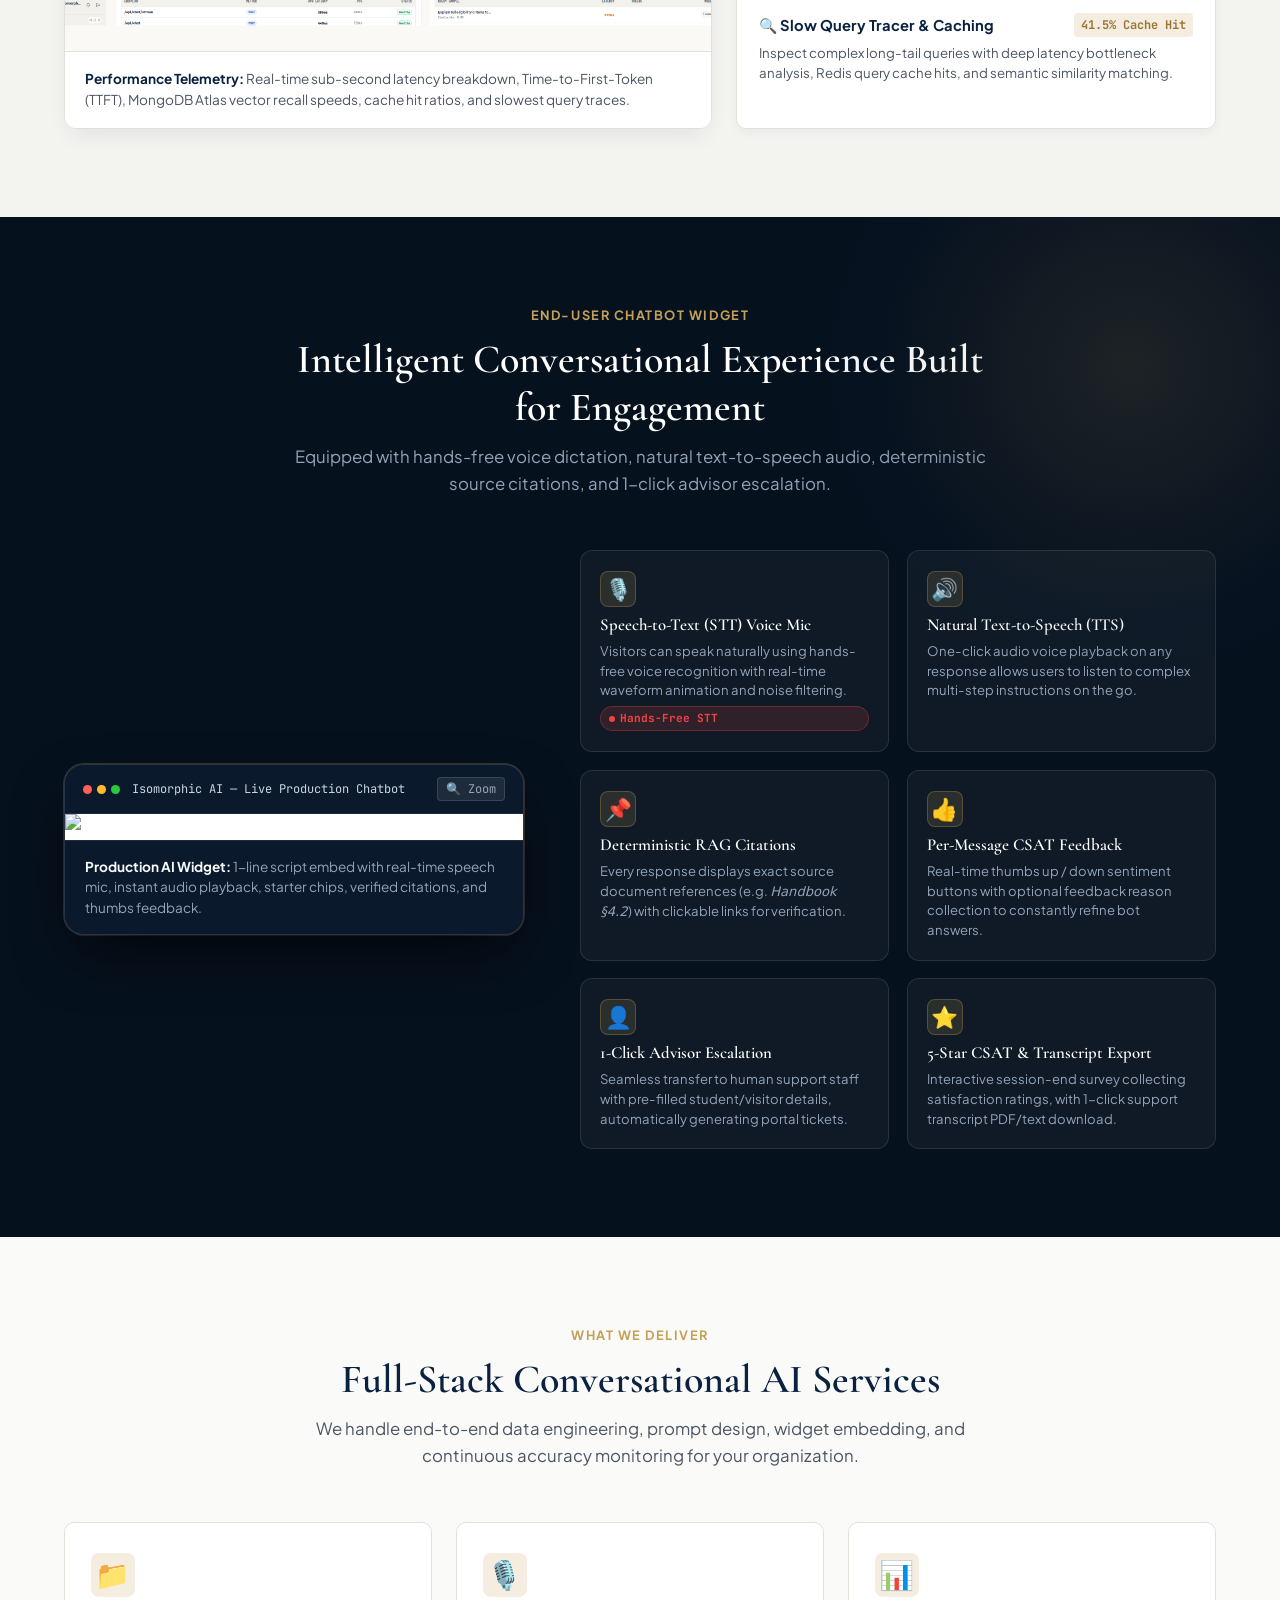
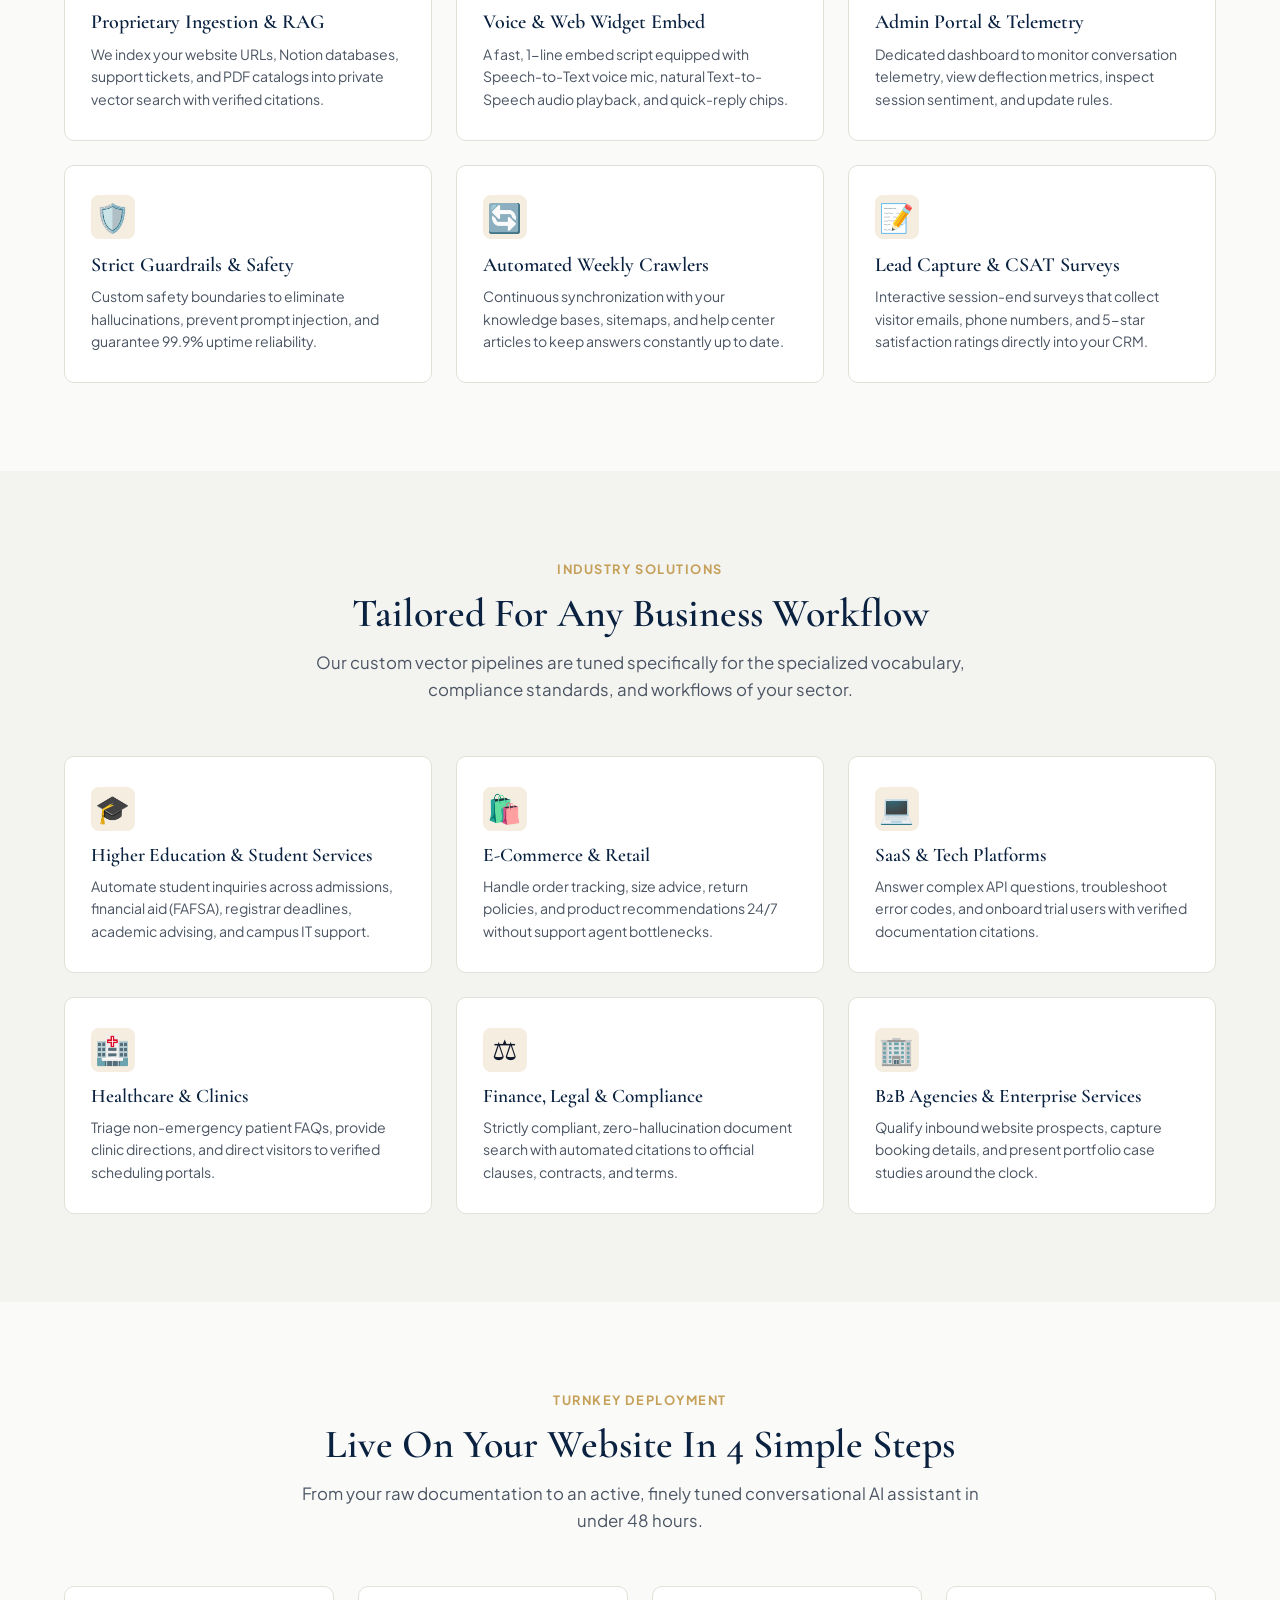
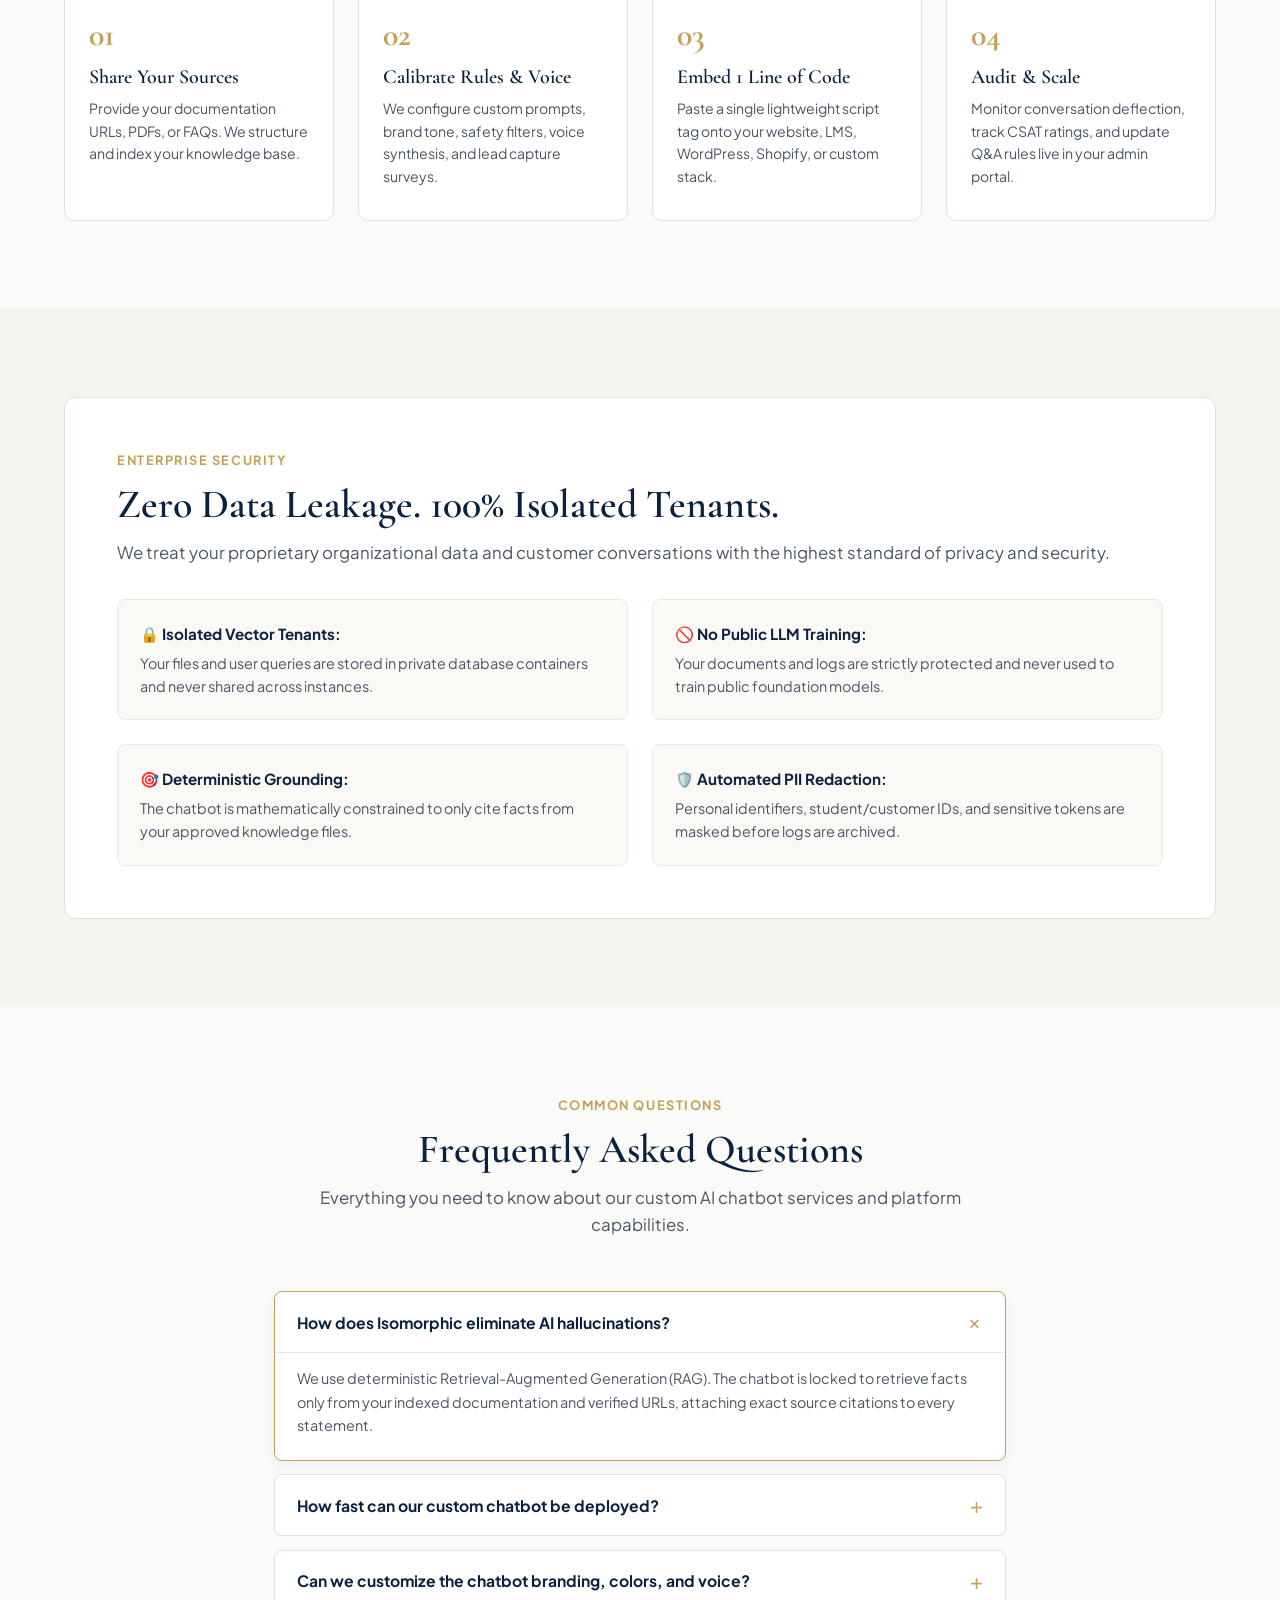
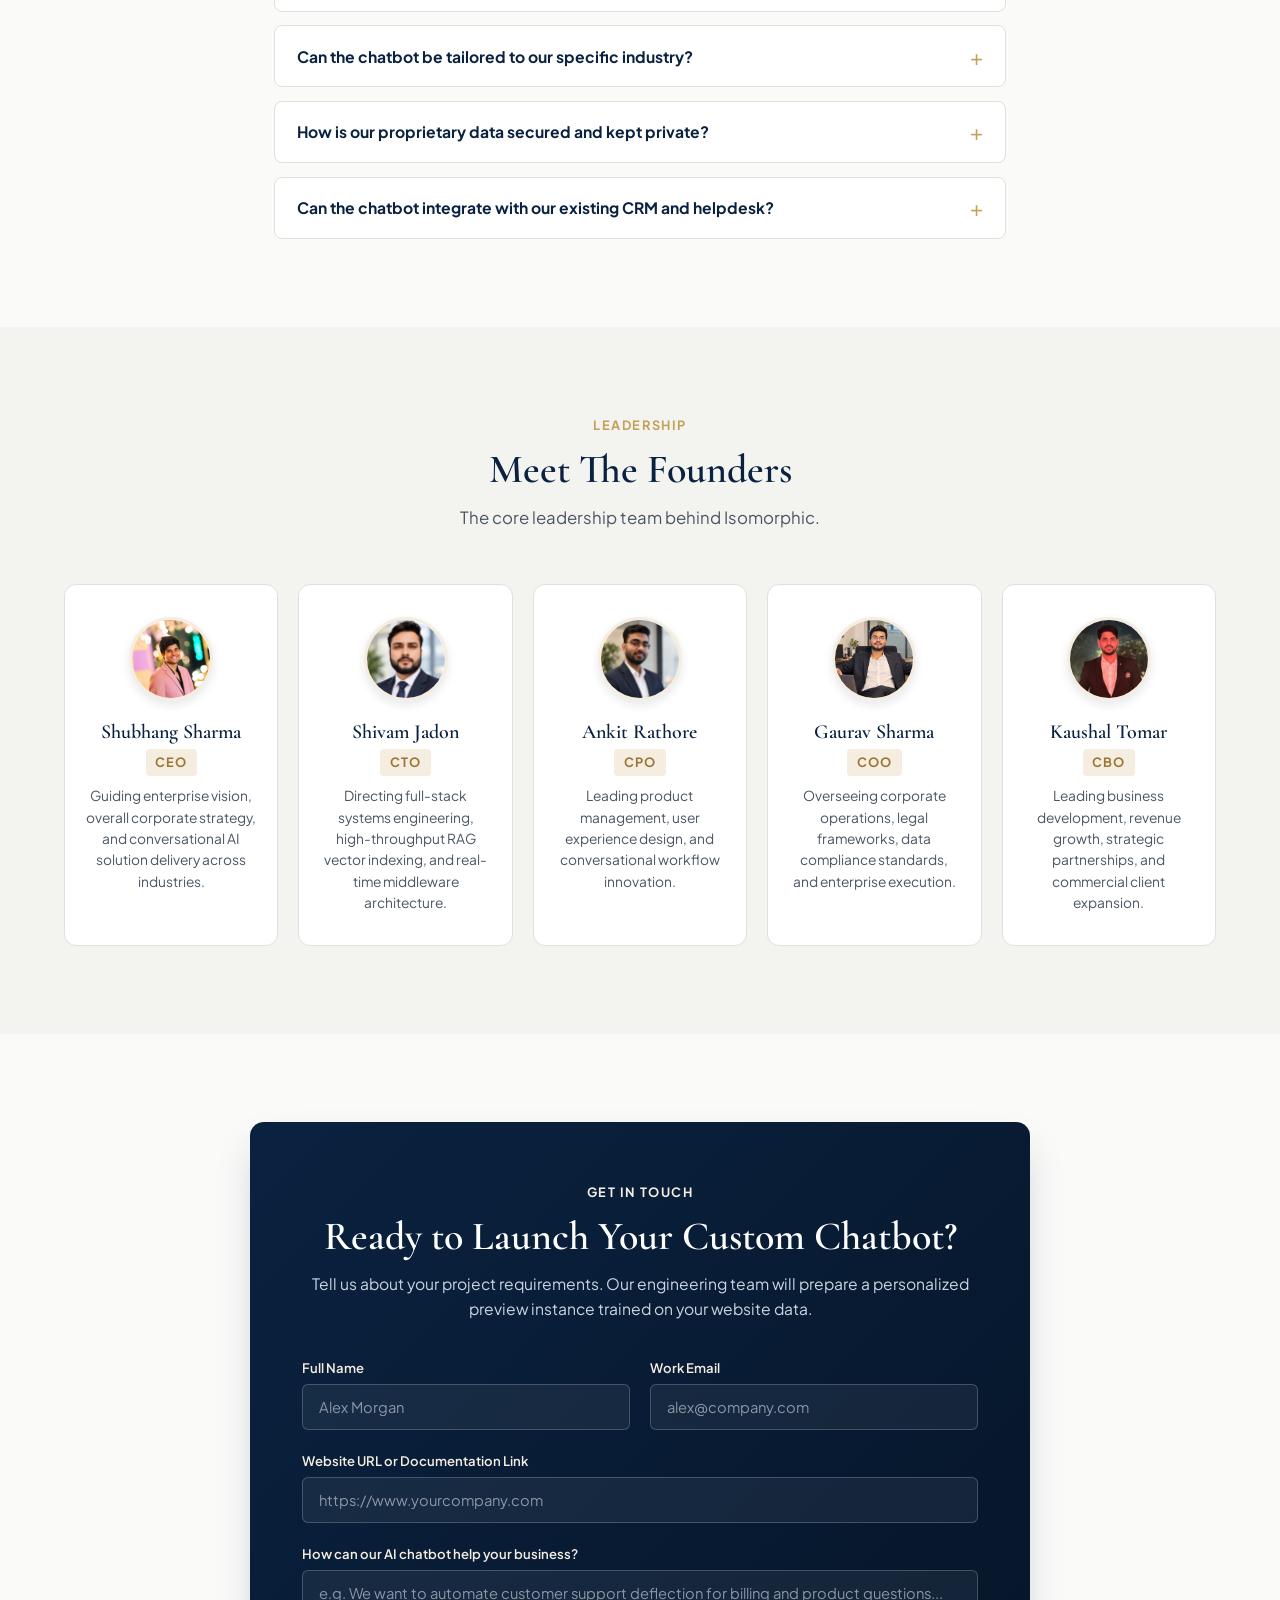
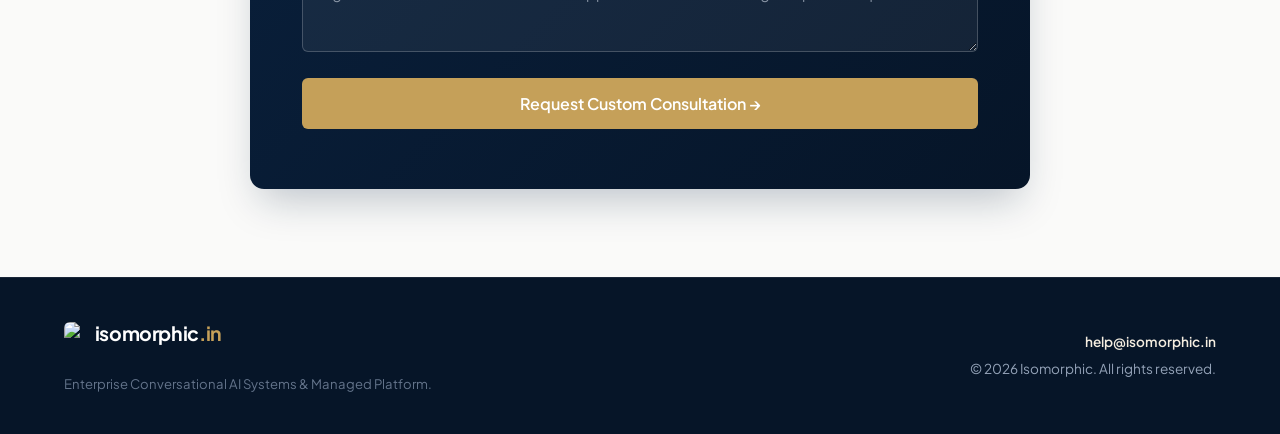
==== commit ffa795ba: "Added screenshots of product" ====
--- a/index.html
+++ b/index.html
@@ -112,7 +112,40 @@
     <link rel="preconnect" href="https://fonts.googleapis.com">
     <link rel="preconnect" href="https://fonts.gstatic.com" crossorigin>
     <link href="https://fonts.googleapis.com/css2?family=Cormorant+Garamond:wght@500;600;700&family=Plus+Jakarta+Sans:wght@400;500;600;700;800&family=JetBrains+Mono:wght@400;500;600&display=swap" rel="stylesheet">
-    <link rel="stylesheet" href="styles.css?v=3.1">
+    <link rel="stylesheet" href="styles.css?v=7.0">
+
+    <script>
+    // Immediate global declaration for fail-safe tab switching
+    window.switchShowcaseTab = function(targetTabId) {
+        if (!targetTabId) return;
+        var buttons = document.querySelectorAll('.showcase-tab-btn');
+        var panels = document.querySelectorAll('.showcase-tab-panel');
+
+        for (var i = 0; i < buttons.length; i++) {
+            var btn = buttons[i];
+            var isMatch = btn.getAttribute('data-tab') === targetTabId;
+            if (isMatch) {
+                btn.classList.add('active');
+                btn.setAttribute('aria-selected', 'true');
+            } else {
+                btn.classList.remove('active');
+                btn.setAttribute('aria-selected', 'false');
+            }
+        }
+
+        for (var j = 0; j < panels.length; j++) {
+            var panel = panels[j];
+            var isMatchPanel = panel.getAttribute('id') === targetTabId;
+            if (isMatchPanel) {
+                panel.classList.add('active');
+                panel.style.setProperty('display', 'block', 'important');
+            } else {
+                panel.classList.remove('active');
+                panel.style.setProperty('display', 'none', 'important');
+            }
+        }
+    };
+    </script>
 </head>
 <body>
 
@@ -125,7 +158,8 @@
             </a>
 
             <nav class="nav-links" id="nav-menu">
-                <a href="#platform">Platform</a>
+                <a href="#platform">Admin Portal</a>
+                <a href="#chatbot-showcase">Chatbot Features</a>
                 <a href="#services">Services</a>
                 <a href="#solutions">Solutions</a>
                 <a href="#process">How It Works</a>
@@ -172,7 +206,7 @@
                             Request Custom Demo &rarr;
                         </a>
                         <a href="#platform" class="btn btn-outline btn-lg">
-                            View Platform Showcase
+                            Explore Admin Portal &rarr;
                         </a>
                     </div>
 
@@ -180,26 +214,57 @@
                         <span class="pill-item">✓ 100% Private Vector Isolation</span>
                         <span class="pill-item">✓ Zero Hallucination Guarantee</span>
                         <span class="pill-item">✓ Voice STT &amp; Audio TTS</span>
+                        <span class="pill-item">✓ SLA &amp; Grievance Escalation</span>
                         <span class="pill-item">✓ Live on Your Website in 48 Hours</span>
                     </div>
                 </div>
             </div>
         </section>
 
-        <!-- Visual Showcase Section (Actual Screenshots of Portal & Chatbot) -->
+        <!-- Administrative Portal Deep-Dive Showcase Section (Interactive Tabs) -->
         <section id="platform" class="showcase-section">
             <div class="container">
                 <div class="section-title-wrap">
-                    <span class="section-eyebrow">Platform Showcase</span>
-                    <h2>Administrative Portal &amp; End-User Chatbot Widget</h2>
-                    <p>Explore real screenshots of our live administrative portal, real-time deflection telemetry, and active conversational chatbot widget.</p>
-                </div>
-
-                <!-- Primary Row: 2 Stacked Portal Screens on Left + Chatbot Widget on Right -->
-                <div class="showcase-dual-grid">
-                    <!-- LEFT: PORTAL COLUMN (2 STACKED SCREENS) -->
-                    <div class="portal-column">
-                        <!-- Screen 1: Analytics & Telemetry Dashboard -->
+                    <span class="section-eyebrow">Enterprise Administrative Portal</span>
+                    <h2>Comprehensive Admin &amp; AI Governance Suite</h2>
+                    <p>Explore real screenshots of our live administrative portal &mdash; inspect bot latency telemetry, manage human grievance escalations, calibrate GenAI models, and enforce role-based access control.</p>
+                </div>
+
+                <!-- Sleek Minimal Showcase Tab Navigation -->
+                <div class="showcase-tabs-nav" role="tablist" aria-label="Portal Navigation Tabs">
+                    <button class="showcase-tab-btn active" data-tab="tab-performance" role="tab" aria-selected="true" type="button" onclick="window.switchShowcaseTab('tab-performance')">
+                        <span class="tab-icon">⚡</span>
+                        <span class="tab-label">Performance</span>
+                    </button>
+                    <button class="showcase-tab-btn" data-tab="tab-grievances" role="tab" aria-selected="false" type="button" onclick="window.switchShowcaseTab('tab-grievances')">
+                        <span class="tab-icon">🎫</span>
+                        <span class="tab-label">Grievances &amp; Tickets</span>
+                    </button>
+                    <button class="showcase-tab-btn" data-tab="tab-analytics" role="tab" aria-selected="false" type="button" onclick="window.switchShowcaseTab('tab-analytics')">
+                        <span class="tab-icon">📊</span>
+                        <span class="tab-label">Deflection Analytics</span>
+                    </button>
+                    <button class="showcase-tab-btn" data-tab="tab-genai" role="tab" aria-selected="false" type="button" onclick="window.switchShowcaseTab('tab-genai')">
+                        <span class="tab-icon">🧠</span>
+                        <span class="tab-label">GenAI Studio</span>
+                    </button>
+                    <button class="showcase-tab-btn" data-tab="tab-roles" role="tab" aria-selected="false" type="button" onclick="window.switchShowcaseTab('tab-roles')">
+                        <span class="tab-icon">🛡️</span>
+                        <span class="tab-label">Roles &amp; RBAC</span>
+                    </button>
+                    <button class="showcase-tab-btn" data-tab="tab-ingestion" role="tab" aria-selected="false" type="button" onclick="window.switchShowcaseTab('tab-ingestion')">
+                        <span class="tab-icon">📁</span>
+                        <span class="tab-label">Ingestion Pipeline</span>
+                    </button>
+                    <button class="showcase-tab-btn" data-tab="tab-conversations" role="tab" aria-selected="false" type="button" onclick="window.switchShowcaseTab('tab-conversations')">
+                        <span class="tab-icon">📜</span>
+                        <span class="tab-label">Audit Logs</span>
+                    </button>
+                </div>
+
+                <!-- TAB 1: BOT PERFORMANCE & TELEMETRY -->
+                <div id="tab-performance" class="showcase-tab-panel active">
+                    <div class="showcase-tab-grid">
                         <div class="screen-card portal-card">
                             <div class="screen-card-header">
                                 <div class="traffic-dots">
@@ -207,18 +272,48 @@
                                     <span class="dot yellow"></span>
                                     <span class="dot green"></span>
                                 </div>
-                                <span class="screen-title">Isomorphic Portal &mdash; Analytics &amp; Deflection Telemetry</span>
-                                <span class="badge-live">Live Analytics</span>
+                                <span class="screen-title">Isomorphic Portal &mdash; Bot Performance &amp; Latency Telemetry</span>
+                                <button class="zoom-hint-btn" data-img="assets/portal-performance.png" data-title="Bot Performance &amp; Latency Telemetry">🔍 Zoom</button>
                             </div>
                             <div class="screen-image-wrap">
-                                <img src="assets/portal-screenshot.png" alt="Isomorphic Admin Portal Dashboard Screenshot" class="showcase-img portal-img" loading="lazy">
+                                <img src="assets/portal-performance.png" alt="Bot Performance Telemetry Screenshot" class="showcase-img portal-img zoomable-screenshot" loading="lazy">
                             </div>
                             <div class="screen-caption">
-                                <strong>Real-Time Analytics:</strong> Live inquiry volume, deflection trends, user feedback (CSAT) ratings, and query resolution benchmarks.
-                            </div>
-                        </div>
-
-                        <!-- Screen 2: Conversation History & Live Audit Trail -->
+                                <strong>Performance Telemetry:</strong> Real-time sub-second latency breakdown, Time-to-First-Token (TTFT), MongoDB Atlas vector recall speeds, cache hit ratios, and slowest query traces.
+                            </div>
+                        </div>
+
+                        <div class="showcase-side-cards">
+                            <div class="feature-pill-card">
+                                <div class="pill-card-header">
+                                    <span class="pill-card-title">⚡ Sub-Second TTFT Benchmark</span>
+                                    <span class="pill-card-stat">180ms</span>
+                                </div>
+                                <p>Streaming token responses begin rendering in under 200ms. Live latency waterfall isolates embedding, vector search, LLM inference, and API gateway serialization.</p>
+                            </div>
+
+                            <div class="feature-pill-card">
+                                <div class="pill-card-header">
+                                    <span class="pill-card-title">📊 Percentile Latency SLA</span>
+                                    <span class="pill-card-stat">99.98% Uptime</span>
+                                </div>
+                                <p>Track P50, P90, P95, and P99 tail latency distributions with automated threshold alerting and token burn cost tracking.</p>
+                            </div>
+
+                            <div class="feature-pill-card">
+                                <div class="pill-card-header">
+                                    <span class="pill-card-title">🔍 Slow Query Tracer &amp; Caching</span>
+                                    <span class="pill-card-stat">41.5% Cache Hit</span>
+                                </div>
+                                <p>Inspect complex long-tail queries with deep latency bottleneck analysis, Redis query cache hits, and semantic similarity matching.</p>
+                            </div>
+                        </div>
+                    </div>
+                </div>
+
+                <!-- TAB 2: GRIEVANCES & TICKETS -->
+                <div id="tab-grievances" class="showcase-tab-panel">
+                    <div class="showcase-tab-grid">
                         <div class="screen-card portal-card">
                             <div class="screen-card-header">
                                 <div class="traffic-dots">
@@ -226,82 +321,367 @@
                                     <span class="dot yellow"></span>
                                     <span class="dot green"></span>
                                 </div>
-                                <span class="screen-title">Isomorphic Portal &mdash; Conversation History &amp; Audit Archive</span>
-                                <span class="badge-live">Audit Log</span>
+                                <span class="screen-title">Isomorphic Portal &mdash; Grievance &amp; Support Ticket Escalation</span>
+                                <button class="zoom-hint-btn" data-img="assets/portal-grievances.png" data-title="Grievances &amp; Ticket Escalation">🔍 Zoom</button>
                             </div>
                             <div class="screen-image-wrap">
-                                <img src="assets/portal-conversations.png" alt="Isomorphic Conversation History and Audit Logs Screenshot" class="showcase-img portal-img" loading="lazy">
+                                <img src="assets/portal-grievances.png" alt="Grievances and Ticket Escalation Management Screenshot" class="showcase-img portal-img zoomable-screenshot" loading="lazy">
                             </div>
                             <div class="screen-caption">
-                                <strong>Conversation History:</strong> Full audit archive of user inquiries, model responses, intent routing, and verified RAG source citations.
-                            </div>
-                        </div>
-                    </div>
-
-                    <!-- RIGHT: CHATBOT COLUMN (OPENED WIDGET) -->
-                    <div class="chat-column">
-                        <div class="screen-card chat-card">
+                                <strong>Grievances &amp; Ticket Management:</strong> Automated human handoff from bot sessions, multi-department triage (Finance, Exams, Housing, Admissions), priority queues, and staff resolution workflows.
+                            </div>
+                        </div>
+
+                        <div class="showcase-side-cards">
+                            <div class="feature-pill-card">
+                                <div class="pill-card-header">
+                                    <span class="pill-card-title">🎫 Automated Bot-to-Human Handoff</span>
+                                    <span class="pill-card-stat">Zero Dropoff</span>
+                                </div>
+                                <p>When visitors request human assistance or submit negative feedback, a ticket is automatically spawned with full transcript context and student/client metadata.</p>
+                            </div>
+
+                            <div class="feature-pill-card">
+                                <div class="pill-card-header">
+                                    <span class="pill-card-title">🏢 Multi-Department Routing</span>
+                                    <span class="pill-card-stat">8 Categories</span>
+                                </div>
+                                <p>Automatically tags and assigns tickets to Examination Cell, Finance &amp; Accounts, Housing, or Registrar staff with priority tiers (Urgent, High, Medium, Low).</p>
+                            </div>
+
+                            <div class="feature-pill-card">
+                                <div class="pill-card-header">
+                                    <span class="pill-card-title">⏱️ Resolution SLA &amp; Notes</span>
+                                    <span class="pill-card-stat">Audit Ready</span>
+                                </div>
+                                <p>Staff can claim tickets in 1 click, append internal notes, adjust resolution status (Open, In Progress, Resolved, Closed), and track resolution times.</p>
+                            </div>
+                        </div>
+                    </div>
+                </div>
+
+                <!-- TAB 3: DEFLECTION ANALYTICS -->
+                <div id="tab-analytics" class="showcase-tab-panel">
+                    <div class="showcase-tab-grid">
+                        <div class="screen-card portal-card">
                             <div class="screen-card-header">
                                 <div class="traffic-dots">
                                     <span class="dot red"></span>
                                     <span class="dot yellow"></span>
                                     <span class="dot green"></span>
                                 </div>
-                                <span class="screen-title">Isomorphic &mdash; Opened End-User Chatbot Widget</span>
-                                <span class="badge-live">Active Chat</span>
-                            </div>
-                            <div class="screen-image-wrap chat-wrap">
-                                <img src="assets/chatbot-screenshot.png" alt="Isomorphic AI Chatbot Widget Screenshot" class="showcase-img chat-img" loading="lazy">
+                                <span class="screen-title">Isomorphic Portal &mdash; Analytics &amp; Deflection Telemetry</span>
+                                <button class="zoom-hint-btn" data-img="assets/portal-screenshot.png" data-title="Analytics &amp; Deflection Telemetry">🔍 Zoom</button>
+                            </div>
+                            <div class="screen-image-wrap">
+                                <img src="assets/portal-screenshot.png" alt="Analytics and Deflection Dashboard Screenshot" class="showcase-img portal-img zoomable-screenshot" loading="lazy">
                             </div>
                             <div class="screen-caption">
-                                <strong>Customizable Widget:</strong> 1-line script embed equipped with real-time Speech-to-Text mic, natural Text-to-Speech audio, starter chips, and verified citations.
-                            </div>
-                        </div>
-                    </div>
-                </div>
-
-                <!-- Secondary Row: Ingestion Manager & Multi-Tenant Management -->
-                <div class="showcase-secondary-grid">
-                    <!-- Screen 3: Ingestion Manager -->
-                    <div class="screen-card portal-card">
-                        <div class="screen-card-header">
-                            <div class="traffic-dots">
-                                <span class="dot red"></span>
-                                <span class="dot yellow"></span>
-                                <span class="dot green"></span>
-                            </div>
-                            <span class="screen-title">Isomorphic Portal &mdash; Ingestion Manager &amp; Vector Pipeline</span>
-                            <span class="badge-live">Knowledge Base</span>
-                        </div>
-                        <div class="screen-image-wrap">
-                            <img src="assets/portal-ingestion.png" alt="Isomorphic Ingestion Manager Screenshot" class="showcase-img portal-img" loading="lazy">
-                        </div>
-                        <div class="screen-caption">
-                            <strong>Ingestion Manager:</strong> Index web URLs, PDF manuals, manage vector partitions, and test RAG similarity retrieval in real-time.
-                        </div>
-                    </div>
-
-                    <!-- Screen 4: Multi-Tenant & AI Assistant Management -->
-                    <div class="screen-card portal-card">
-                        <div class="screen-card-header">
-                            <div class="traffic-dots">
-                                <span class="dot red"></span>
-                                <span class="dot yellow"></span>
-                                <span class="dot green"></span>
-                            </div>
-                            <span class="screen-title">Isomorphic Portal &mdash; Multi-Tenant &amp; Assistant Management</span>
-                            <span class="badge-live">Tenants</span>
-                        </div>
-                        <div class="screen-image-wrap">
-                            <img src="assets/portal-tenants.png" alt="Isomorphic Tenants and AI Assistants Management Screenshot" class="showcase-img portal-img" loading="lazy">
-                        </div>
-                        <div class="screen-caption">
-                            <strong>Tenants &amp; Bot Management:</strong> Manage multiple isolated bot instances, customize color themes, configure lead forms, and adjust Gen AI parameters.
-                        </div>
-                    </div>
-                </div>
+                                <strong>Real-Time Analytics:</strong> Live inquiry volumes, 80%+ deflection rate benchmarks, user sentiment (CSAT) ratings, and top intent categories.
+                            </div>
+                        </div>
+
+                        <div class="showcase-side-cards">
+                            <div class="feature-pill-card">
+                                <div class="pill-card-header">
+                                    <span class="pill-card-title">📈 80%+ Automated Deflection</span>
+                                    <span class="pill-card-stat">87.4% Deflected</span>
+                                </div>
+                                <p>Monitor real-time deflection ratios across departments, reducing customer support tickets and repetitive phone calls around the clock.</p>
+                            </div>
+
+                            <div class="feature-pill-card">
+                                <div class="pill-card-header">
+                                    <span class="pill-card-title">⭐ CSAT Sentiment Scorecard</span>
+                                    <span class="pill-card-stat">96.2% Positive</span>
+                                </div>
+                                <p>Real-time aggregation of thumbs up/down feedback and post-chat 5-star satisfaction ratings to quantify user delight.</p>
+                            </div>
+
+                            <div class="feature-pill-card">
+                                <div class="pill-card-header">
+                                    <span class="pill-card-title">📊 Hourly &amp; Daily Traffic Trends</span>
+                                    <span class="pill-card-stat">Live Timeline</span>
+                                </div>
+                                <p>Discover peak usage hours, trending student/customer inquiry topics, and export telemetry reports in CSV format.</p>
+                            </div>
+                        </div>
+                    </div>
+                </div>
+
+                <!-- TAB 4: GEN AI STUDIO -->
+                <div id="tab-genai" class="showcase-tab-panel">
+                    <div class="showcase-tab-grid">
+                        <div class="screen-card portal-card">
+                            <div class="screen-card-header">
+                                <div class="traffic-dots">
+                                    <span class="dot red"></span>
+                                    <span class="dot yellow"></span>
+                                    <span class="dot green"></span>
+                                </div>
+                                <span class="screen-title">Isomorphic Portal &mdash; Gen AI Hyperparameters &amp; Model Studio</span>
+                                <button class="zoom-hint-btn" data-img="assets/portal-genai.png" data-title="Gen AI Model Studio &amp; Hyperparameters">🔍 Zoom</button>
+                            </div>
+                            <div class="screen-image-wrap">
+                                <img src="assets/portal-genai.png" alt="Gen AI Settings and Model Tuning Modal Screenshot" class="showcase-img portal-img zoomable-screenshot" loading="lazy">
+                            </div>
+                            <div class="screen-caption">
+                                <strong>Gen AI Model Studio:</strong> Multi-LLM model configuration (Llama 3.3, Claude 3.5, Gemini 1.5, Titan Embeddings), system instructions, temperature, top-P, chunking size, and deterministic guardrails.
+                            </div>
+                        </div>
+
+                        <div class="showcase-side-cards">
+                            <div class="feature-pill-card">
+                                <div class="pill-card-header">
+                                    <span class="pill-card-title">🧠 Multi-LLM Foundation Models</span>
+                                    <span class="pill-card-stat">Flexible Engine</span>
+                                </div>
+                                <p>Choose between Meta Llama 3.3 70B, Anthropic Claude 3.5 Sonnet, or Google Gemini with Amazon Titan 1024-dimensional embeddings.</p>
+                            </div>
+
+                            <div class="feature-pill-card">
+                                <div class="pill-card-header">
+                                    <span class="pill-card-title">🎛️ Hyperparameter Precision</span>
+                                    <span class="pill-card-stat">Hybrid Search</span>
+                                </div>
+                                <p>Calibrate temperature (0.0 to 1.0), top-P, chunk size (3000 chars), overlap size (1000 chars), and hybrid KNN / multi-match search weights.</p>
+                            </div>
+
+                            <div class="feature-pill-card">
+                                <div class="pill-card-header">
+                                    <span class="pill-card-title">🛡️ Strict Hallucination Guardrails</span>
+                                    <span class="pill-card-stat">Zero Hallucination</span>
+                                </div>
+                                <p>Custom fallback templates, prompt rewrite assistants, and strict bounding prompts ensuring answers are generated exclusively from verified context.</p>
+                            </div>
+                        </div>
+                    </div>
+                </div>
+
+                <!-- TAB 5: RBAC & ROLES -->
+                <div id="tab-roles" class="showcase-tab-panel">
+                    <div class="showcase-tab-grid">
+                        <div class="screen-card portal-card">
+                            <div class="screen-card-header">
+                                <div class="traffic-dots">
+                                    <span class="dot red"></span>
+                                    <span class="dot yellow"></span>
+                                    <span class="dot green"></span>
+                                </div>
+                                <span class="screen-title">Isomorphic Portal &mdash; Global Roles &amp; Granular Permissions</span>
+                                <button class="zoom-hint-btn" data-img="assets/portal-roles.png" data-title="Roles &amp; Access Control Matrix">🔍 Zoom</button>
+                            </div>
+                            <div class="screen-image-wrap">
+                                <img src="assets/portal-roles.png" alt="Roles and RBAC Settings Screenshot" class="showcase-img portal-img zoomable-screenshot" loading="lazy">
+                            </div>
+                            <div class="screen-caption">
+                                <strong>Enterprise RBAC:</strong> Granular role-based access control, widget-level analytics permissions, navigation menu visibility control, and multi-tenant security isolation.
+                            </div>
+                        </div>
+
+                        <div class="showcase-side-cards">
+                            <div class="feature-pill-card">
+                                <div class="pill-card-header">
+                                    <span class="pill-card-title">🔐 Role-Based Access Control</span>
+                                    <span class="pill-card-stat">5 Tier Roles</span>
+                                </div>
+                                <p>Enforce strict separation of duties between Super Admins, Tenant Admins, Support Leads, Support Agents, and Read-Only Analysts.</p>
+                            </div>
+
+                            <div class="feature-pill-card">
+                                <div class="pill-card-header">
+                                    <span class="pill-card-title">📊 Widget-Level Security</span>
+                                    <span class="pill-card-stat">Granular Scopes</span>
+                                </div>
+                                <p>Control exact widget visibility per role: restrict cost metrics, slow query traces, or transcript exports to authorized team members.</p>
+                            </div>
+
+                            <div class="feature-pill-card">
+                                <div class="pill-card-header">
+                                    <span class="pill-card-title">🧭 Dynamic Navigation Menus</span>
+                                    <span class="pill-card-stat">Zero Exposure</span>
+                                </div>
+                                <p>Portal sidebars adapt in real time to each user's assigned role &mdash; unassigned routes and APIs are completely inaccessible.</p>
+                            </div>
+                        </div>
+                    </div>
+                </div>
+
+                <!-- TAB 6: INGESTION MANAGER -->
+                <div id="tab-ingestion" class="showcase-tab-panel">
+                    <div class="showcase-tab-grid">
+                        <div class="screen-card portal-card">
+                            <div class="screen-card-header">
+                                <div class="traffic-dots">
+                                    <span class="dot red"></span>
+                                    <span class="dot yellow"></span>
+                                    <span class="dot green"></span>
+                                </div>
+                                <span class="screen-title">Isomorphic Portal &mdash; Ingestion Manager &amp; Vector Pipeline</span>
+                                <button class="zoom-hint-btn" data-img="assets/portal-ingestion.png" data-title="Ingestion Manager &amp; Vector Pipeline">🔍 Zoom</button>
+                            </div>
+                            <div class="screen-image-wrap">
+                                <img src="assets/portal-ingestion.png" alt="Ingestion Manager Screenshot" class="showcase-img portal-img zoomable-screenshot" loading="lazy">
+                            </div>
+                            <div class="screen-caption">
+                                <strong>Ingestion Manager:</strong> Automated web crawling, PDF/manual parsing, vector partition chunking, and live RAG similarity retrieval testing.
+                            </div>
+                        </div>
+
+                        <div class="showcase-side-cards">
+                            <div class="feature-pill-card">
+                                <div class="pill-card-header">
+                                    <span class="pill-card-title">🔄 Automated Web Crawlers</span>
+                                    <span class="pill-card-stat">Continuous Sync</span>
+                                </div>
+                                <p>Index full website sitemaps, help center articles, and PDF catalogs with automated weekly recrawling to keep answers current.</p>
+                            </div>
+
+                            <div class="feature-pill-card">
+                                <div class="pill-card-header">
+                                    <span class="pill-card-title">🎯 Live Vector Recall Tester</span>
+                                    <span class="pill-card-stat">Cosine &amp; KNN</span>
+                                </div>
+                                <p>Test similarity retrieval scores on test queries before publishing changes live to users, verifying exact source chunks retrieved.</p>
+                            </div>
+
+                            <div class="feature-pill-card">
+                                <div class="pill-card-header">
+                                    <span class="pill-card-title">📦 Isolated Vector Partitions</span>
+                                    <span class="pill-card-stat">100% Private</span>
+                                </div>
+                                <p>Each tenant's vector embeddings are strictly partitioned in dedicated MongoDB Atlas vector search indexes.</p>
+                            </div>
+                        </div>
+                    </div>
+                </div>
+
+                <!-- TAB 7: CONVERSATION HISTORY & AUDIT LOGS -->
+                <div id="tab-conversations" class="showcase-tab-panel">
+                    <div class="showcase-tab-grid">
+                        <div class="screen-card portal-card">
+                            <div class="screen-card-header">
+                                <div class="traffic-dots">
+                                    <span class="dot red"></span>
+                                    <span class="dot yellow"></span>
+                                    <span class="dot green"></span>
+                                </div>
+                                <span class="screen-title">Isomorphic Portal &mdash; Conversation History &amp; Audit Archive</span>
+                                <button class="zoom-hint-btn" data-img="assets/portal-conversations.png" data-title="Conversation History &amp; Audit Trail">🔍 Zoom</button>
+                            </div>
+                            <div class="screen-image-wrap">
+                                <img src="assets/portal-conversations.png" alt="Conversation History and Audit Logs Screenshot" class="showcase-img portal-img zoomable-screenshot" loading="lazy">
+                            </div>
+                            <div class="screen-caption">
+                                <strong>Audit Trail &amp; Transcript Archive:</strong> Complete session timelines, verified citations, user sentiment flags, and full exportable audit logs.
+                            </div>
+                        </div>
+
+                        <div class="showcase-side-cards">
+                            <div class="feature-pill-card">
+                                <div class="pill-card-header">
+                                    <span class="pill-card-title">📜 Turn-by-Turn Audit Logs</span>
+                                    <span class="pill-card-stat">Full Trace</span>
+                                </div>
+                                <p>Inspect exact user prompts, model token outputs, intent triggers, and underlying vector documents cited for every turn.</p>
+                            </div>
+
+                            <div class="feature-pill-card">
+                                <div class="pill-card-header">
+                                    <span class="pill-card-title">🔍 Sentiment &amp; Keyword Filtering</span>
+                                    <span class="pill-card-stat">Instant Search</span>
+                                </div>
+                                <p>Filter conversations by user thumbs feedback, dissatisfaction flags, escalation requests, date range, or keyword queries.</p>
+                            </div>
+
+                            <div class="feature-pill-card">
+                                <div class="pill-card-header">
+                                    <span class="pill-card-title">📥 Compliance Export</span>
+                                    <span class="pill-card-stat">CSV / JSON</span>
+                                </div>
+                                <p>Export sanitized session transcripts for internal compliance, quality assurance auditing, and stakeholder reporting.</p>
+                            </div>
+                        </div>
+                    </div>
+                </div>
+
             </div>
         </section>
+
+        <!-- Dedicated End-User Chatbot Feature Showcase Section -->
+        <section id="chatbot-showcase" class="chatbot-showcase-section">
+            <div class="container">
+                <div class="section-title-wrap">
+                    <span class="section-eyebrow" style="color: var(--color-accent);">End-User Chatbot Widget</span>
+                    <h2>Intelligent Conversational Experience Built for Engagement</h2>
+                    <p>Equipped with hands-free voice dictation, natural text-to-speech audio, deterministic source citations, and 1-click advisor escalation.</p>
+                </div>
+
+                <div class="chatbot-dual-layout">
+                    <!-- LEFT: Real Full-Size Production Chatbot Widget -->
+                    <div class="chatbot-preview-holder">
+                        <div class="chatbot-widget-showcase">
+                            <div class="chatbot-widget-toolbar">
+                                <div class="traffic-dots">
+                                    <span class="dot red"></span>
+                                    <span class="dot yellow"></span>
+                                    <span class="dot green"></span>
+                                </div>
+                                <span class="screen-title">Isomorphic AI &mdash; Live Production Chatbot</span>
+                                <button class="zoom-hint-btn" data-img="assets/chatbot-screenshot.png" data-title="Isomorphic AI Live Chatbot Widget (Full Production Size)">🔍 Zoom</button>
+                            </div>
+                            <div class="chatbot-widget-img-container">
+                                <img src="assets/chatbot-screenshot.png" alt="Isomorphic AI Live Chatbot Widget" class="chatbot-full-img zoomable-screenshot" data-img="assets/chatbot-screenshot.png" data-title="Isomorphic AI Live Chatbot Widget (Full Production Size)" loading="lazy">
+                            </div>
+                            <div class="chatbot-widget-caption">
+                                <strong>Production AI Widget:</strong> 1-line script embed with real-time speech mic, instant audio playback, starter chips, verified citations, and thumbs feedback.
+                            </div>
+                        </div>
+                    </div>
+
+                    <!-- RIGHT: Chatbot Core Feature Matrix (6 Feature Cards) -->
+                    <div class="chatbot-features-grid">
+                        <div class="cb-feature-box">
+                            <div class="cb-feature-icon">🎙️</div>
+                            <h4>Speech-to-Text (STT) Voice Mic</h4>
+                            <p>Visitors can speak naturally using hands-free voice recognition with real-time waveform animation and noise filtering.</p>
+                            <span class="voice-pulse-badge"><span class="voice-pulse-dot"></span> Hands-Free STT</span>
+                        </div>
+
+                        <div class="cb-feature-box">
+                            <div class="cb-feature-icon">🔊</div>
+                            <h4>Natural Text-to-Speech (TTS)</h4>
+                            <p>One-click audio voice playback on any response allows users to listen to complex multi-step instructions on the go.</p>
+                        </div>
+
+                        <div class="cb-feature-box">
+                            <div class="cb-feature-icon">📌</div>
+                            <h4>Deterministic RAG Citations</h4>
+                            <p>Every response displays exact source document references (e.g. <em>Handbook &sect;4.2</em>) with clickable links for verification.</p>
+                        </div>
+
+                        <div class="cb-feature-box">
+                            <div class="cb-feature-icon">👍</div>
+                            <h4>Per-Message CSAT Feedback</h4>
+                            <p>Real-time thumbs up / down sentiment buttons with optional feedback reason collection to constantly refine bot answers.</p>
+                        </div>
+
+                        <div class="cb-feature-box">
+                            <div class="cb-feature-icon">👤</div>
+                            <h4>1-Click Advisor Escalation</h4>
+                            <p>Seamless transfer to human support staff with pre-filled student/visitor details, automatically generating portal tickets.</p>
+                        </div>
+
+                        <div class="cb-feature-box">
+                            <div class="cb-feature-icon">⭐</div>
+                            <h4>5-Star CSAT &amp; Transcript Export</h4>
+                            <p>Interactive session-end survey collecting satisfaction ratings, with 1-click support transcript PDF/text download.</p>
+                        </div>
+                    </div>
+                </div>
+            </div>
+        </section>
+
 
         <!-- Core Services Section -->
         <section id="services" class="services-section">
@@ -674,7 +1054,66 @@
         </div>
     </footer>
 
-    <script src="script.js?v=3.1"></script>
+    <!-- High-Resolution Screenshot Lightbox Modal -->
+    <div id="screenshot-lightbox" class="screenshot-lightbox-modal" role="dialog" aria-modal="true" aria-hidden="true">
+        <div class="lightbox-wrapper">
+            <div class="lightbox-header">
+                <span id="lightbox-title" class="lightbox-title">Isomorphic Administrative Portal</span>
+                <button type="button" class="lightbox-close-btn" id="lightbox-close" aria-label="Close Lightbox">&times;</button>
+            </div>
+            <div class="lightbox-body">
+                <img id="lightbox-img" src="" alt="Enlarged Portal Screenshot" class="lightbox-image">
+            </div>
+        </div>
+    </div>
+
+    <script src="script.js?v=6.0"></script>
+
+    <!-- Self-Contained Resilient Tab Switcher & Lightbox -->
+    <script>
+    (function() {
+        function activateTab(tabId) {
+            if (!tabId) return;
+            var buttons = document.querySelectorAll('.showcase-tab-btn');
+            var panels = document.querySelectorAll('.showcase-tab-panel');
+
+            buttons.forEach(function(btn) {
+                var isMatch = btn.getAttribute('data-tab') === tabId;
+                if (isMatch) {
+                    btn.classList.add('active');
+                    btn.setAttribute('aria-selected', 'true');
+                } else {
+                    btn.classList.remove('active');
+                    btn.setAttribute('aria-selected', 'false');
+                }
+            });
+
+            panels.forEach(function(panel) {
+                var isMatch = panel.getAttribute('id') === tabId;
+                if (isMatch) {
+                    panel.classList.add('active');
+                    panel.style.setProperty('display', 'block', 'important');
+                } else {
+                    panel.classList.remove('active');
+                    panel.style.setProperty('display', 'none', 'important');
+                }
+            });
+        }
+
+        window.switchShowcaseTab = activateTab;
+
+        document.addEventListener('click', function(e) {
+            var btn = e.target.closest('.showcase-tab-btn');
+            if (btn) {
+                e.preventDefault();
+                var tabId = btn.getAttribute('data-tab');
+                if (tabId) {
+                    activateTab(tabId);
+                }
+            }
+        });
+    })();
+    </script>
 
     <!-- Hosted Live Chatbot Widget Script -->
     <script 
--- a/styles.css
+++ b/styles.css
@@ -659,6 +659,535 @@
     }
 }
 
+/* --- Redesigned Sleek Floating Showcase Tabs --- */
+.showcase-tabs-nav {
+    display: flex;
+    flex-wrap: wrap;
+    align-items: center;
+    justify-content: center;
+    gap: 0.65rem;
+    margin: 0 auto 2.5rem auto;
+    background: transparent;
+    padding: 0;
+    border: none;
+    box-shadow: none;
+    max-width: 1060px;
+    position: relative;
+    z-index: 50;
+}
+
+.showcase-tab-btn {
+    display: inline-flex;
+    align-items: center;
+    justify-content: center;
+    gap: 0.5rem;
+    padding: 0.65rem 1.25rem;
+    background: #FFFFFF;
+    border: 1px solid var(--color-border);
+    border-radius: 50px;
+    font-family: var(--font-sans);
+    font-size: 0.88rem;
+    font-weight: 600;
+    color: #334155;
+    cursor: pointer !important;
+    pointer-events: auto !important;
+    position: relative;
+    z-index: 55;
+    box-shadow: 0 2px 8px rgba(10, 34, 64, 0.05);
+    transition: all 0.22s cubic-bezier(0.16, 1, 0.3, 1);
+    user-select: none;
+    white-space: nowrap;
+    outline: none;
+    -webkit-tap-highlight-color: transparent;
+}
+
+.showcase-tab-btn * {
+    pointer-events: none !important;
+}
+
+.showcase-tab-btn .tab-icon {
+    font-size: 1.05rem;
+    line-height: 1;
+    display: inline-block;
+    transition: transform 0.2s ease;
+}
+
+.showcase-tab-btn:hover {
+    color: var(--color-primary);
+    border-color: var(--color-accent);
+    background: #FFFFFF;
+    transform: translateY(-2px);
+    box-shadow: 0 6px 16px rgba(10, 34, 64, 0.1);
+}
+
+.showcase-tab-btn.active {
+    background: #0A2240 !important;
+    color: #FFFFFF !important;
+    border-color: #0A2240 !important;
+    font-weight: 700;
+    box-shadow: 0 6px 20px rgba(10, 34, 64, 0.28);
+    transform: translateY(0);
+}
+
+.showcase-tab-btn.active .tab-icon {
+    transform: scale(1.18);
+}
+
+@media (max-width: 900px) {
+    .showcase-tabs-nav {
+        gap: 0.45rem;
+    }
+    .showcase-tab-btn {
+        padding: 0.5rem 0.95rem;
+        font-size: 0.82rem;
+    }
+}
+
+.showcase-tab-panel {
+    display: none;
+    animation: fadeInTab 0.22s cubic-bezier(0.16, 1, 0.3, 1) forwards;
+}
+
+.showcase-tab-panel.active {
+    display: block !important;
+}
+
+@keyframes fadeInTab {
+    from { opacity: 0; transform: translateY(6px); }
+    to { opacity: 1; transform: translateY(0); }
+}
+
+/* Tab Content Full Layout (Balanced Height Grid) */
+.showcase-tab-grid {
+    display: grid;
+    grid-template-columns: 1.35fr 1fr;
+    gap: 1.5rem;
+    align-items: stretch;
+}
+
+@media (max-width: 992px) {
+    .showcase-tab-grid {
+        grid-template-columns: 1fr;
+        gap: 1.25rem;
+    }
+}
+
+.screen-card.portal-card {
+    background: #FFFFFF;
+    border: 1px solid var(--color-border);
+    border-radius: 12px;
+    overflow: hidden;
+    box-shadow: 0 10px 24px -6px rgba(10, 34, 64, 0.08);
+    display: flex;
+    flex-direction: column;
+    height: 100%;
+}
+
+.screen-image-wrap {
+    background: #0B192C;
+    overflow: hidden;
+    display: flex;
+    align-items: center;
+    justify-content: center;
+    width: 100%;
+    aspect-ratio: 16 / 9.5;
+    position: relative;
+}
+
+.screen-image-wrap .showcase-img {
+    width: 100%;
+    height: 100%;
+    object-fit: cover;
+    object-position: center center;
+    display: block;
+    transition: transform 0.3s ease;
+}
+
+.screen-image-wrap .showcase-img:hover {
+    transform: scale(1.015);
+}
+
+.showcase-side-cards {
+    display: flex;
+    flex-direction: column;
+    justify-content: space-between;
+    gap: 0.9rem;
+    height: 100%;
+}
+
+.feature-pill-card {
+    background: #FFFFFF;
+    border: 1px solid var(--color-border);
+    border-radius: 10px;
+    padding: 1.15rem 1.35rem;
+    box-shadow: 0 4px 12px rgba(10, 34, 64, 0.04);
+    transition: var(--transition-smooth);
+    display: flex;
+    flex-direction: column;
+    justify-content: center;
+    flex: 1;
+}
+
+.feature-pill-card:hover {
+    border-color: var(--color-accent);
+    transform: translateY(-2px);
+    box-shadow: 0 8px 20px rgba(10, 34, 64, 0.08);
+}
+
+.pill-card-header {
+    display: flex;
+    align-items: center;
+    justify-content: space-between;
+    gap: 0.5rem;
+    margin-bottom: 0.35rem;
+}
+
+.pill-card-title {
+    font-weight: 700;
+    font-size: 0.92rem;
+    color: var(--color-primary);
+    display: flex;
+    align-items: center;
+    gap: 0.45rem;
+}
+
+.pill-card-stat {
+    font-family: var(--font-mono);
+    font-size: 0.75rem;
+    font-weight: 700;
+    color: var(--color-accent-dark);
+    background: var(--color-accent-light);
+    padding: 0.15rem 0.45rem;
+    border-radius: 4px;
+    white-space: nowrap;
+}
+
+.feature-pill-card p {
+    font-size: 0.83rem;
+    line-height: 1.5;
+    color: var(--color-text-muted);
+    margin: 0;
+}
+
+.zoom-hint-btn {
+    display: inline-flex;
+    align-items: center;
+    gap: 0.35rem;
+    font-size: 0.75rem;
+    font-family: var(--font-mono);
+    color: #94A3B8;
+    background: rgba(255, 255, 255, 0.08);
+    padding: 0.2rem 0.5rem;
+    border-radius: 4px;
+    border: 1px solid rgba(255, 255, 255, 0.12);
+    cursor: pointer !important;
+    transition: var(--transition-smooth);
+}
+
+.zoom-hint-btn:hover {
+    background: rgba(255, 255, 255, 0.18);
+    color: #FFFFFF;
+}
+
+/* --- Dedicated End-User Chatbot Feature Showcase --- */
+.chatbot-showcase-section {
+    background: #06111E;
+    color: #FFFFFF;
+    position: relative;
+    overflow: hidden;
+    padding: 5.5rem 0;
+}
+
+.chatbot-showcase-section::before {
+    content: '';
+    position: absolute;
+    width: 600px;
+    height: 600px;
+    border-radius: 50%;
+    background: radial-gradient(circle, rgba(197, 160, 89, 0.12) 0%, rgba(10, 34, 64, 0.05) 60%, transparent 100%);
+    top: -150px;
+    right: -150px;
+    pointer-events: none;
+}
+
+.chatbot-showcase-section h2 {
+    color: #FFFFFF;
+}
+
+.chatbot-showcase-section p {
+    color: #94A3B8;
+}
+
+.chatbot-dual-layout {
+    display: grid;
+    grid-template-columns: 460px 1fr;
+    gap: 3.5rem;
+    align-items: center;
+    max-width: 1200px;
+    margin: 0 auto;
+}
+
+@media (max-width: 1024px) {
+    .chatbot-dual-layout {
+        grid-template-columns: 1fr;
+        gap: 2.5rem;
+        max-width: 720px;
+    }
+}
+
+.chatbot-preview-holder {
+    display: flex;
+    justify-content: center;
+    align-items: center;
+    width: 100%;
+}
+
+.chatbot-widget-showcase {
+    background: #0B192C;
+    border: 1px solid rgba(255, 255, 255, 0.12);
+    border-radius: 20px;
+    box-shadow: 0 25px 60px -15px rgba(0, 0, 0, 0.8), 0 0 0 1px rgba(197, 160, 89, 0.25);
+    overflow: hidden;
+    width: 100%;
+    max-width: 460px;
+    display: flex;
+    flex-direction: column;
+    transition: transform 0.3s ease, box-shadow 0.3s ease;
+}
+
+.chatbot-widget-showcase:hover {
+    transform: translateY(-4px);
+    box-shadow: 0 30px 70px -15px rgba(0, 0, 0, 0.9), 0 0 0 1px rgba(197, 160, 89, 0.45);
+}
+
+.chatbot-widget-toolbar {
+    background: #0B192C;
+    padding: 0.75rem 1.1rem;
+    display: flex;
+    align-items: center;
+    justify-content: space-between;
+    gap: 0.75rem;
+    border-bottom: 1px solid rgba(255, 255, 255, 0.08);
+}
+
+.chatbot-widget-img-container {
+    background: #FFFFFF;
+    width: 100%;
+    overflow: hidden;
+    display: block;
+    position: relative;
+}
+
+.chatbot-full-img {
+    width: 100%;
+    height: auto;
+    display: block;
+    object-fit: contain;
+    cursor: zoom-in;
+    transition: transform 0.3s ease;
+}
+
+.chatbot-full-img:hover {
+    transform: scale(1.01);
+}
+
+.chatbot-widget-caption {
+    background: #0B192C;
+    border-top: 1px solid rgba(255, 255, 255, 0.08);
+    color: #94A3B8;
+    padding: 1rem 1.25rem;
+    font-size: 0.85rem;
+    line-height: 1.5;
+}
+
+.chatbot-widget-caption strong {
+    color: #F8FAFC;
+}
+
+.chatbot-features-grid {
+    display: grid;
+    grid-template-columns: 1fr 1fr;
+    gap: 1.1rem;
+    align-items: stretch;
+}
+
+@media (max-width: 640px) {
+    .chatbot-features-grid {
+        grid-template-columns: 1fr;
+    }
+}
+
+.cb-feature-box {
+    background: rgba(255, 255, 255, 0.04);
+    border: 1px solid rgba(255, 255, 255, 0.1);
+    border-radius: 12px;
+    padding: 1.25rem 1.2rem;
+    transition: var(--transition-smooth);
+    display: flex;
+    flex-direction: column;
+    justify-content: flex-start;
+    height: 100%;
+}
+
+.cb-feature-box:hover {
+    background: rgba(255, 255, 255, 0.07);
+    border-color: var(--color-accent);
+    transform: translateY(-2px);
+}
+
+.cb-feature-icon {
+    font-size: 1.35rem;
+    margin-bottom: 0.5rem;
+    width: 36px;
+    height: 36px;
+    display: inline-flex;
+    align-items: center;
+    justify-content: center;
+    background: rgba(197, 160, 89, 0.15);
+    border: 1px solid rgba(197, 160, 89, 0.3);
+    border-radius: 8px;
+    color: var(--color-accent);
+}
+
+.cb-feature-box h4 {
+    color: #FFFFFF;
+    font-size: 1.05rem;
+    margin-bottom: 0.35rem;
+    font-weight: 600;
+}
+
+.cb-feature-box p {
+    font-size: 0.82rem;
+    line-height: 1.5;
+    color: #94A3B8;
+    margin: 0;
+}
+
+
+/* Voice STT Waveform Pulse */
+.voice-pulse-badge {
+    display: inline-flex;
+    align-items: center;
+    gap: 5px;
+    background: rgba(239, 68, 68, 0.15);
+    color: #EF4444;
+    border: 1px solid rgba(239, 68, 68, 0.3);
+    padding: 0.15rem 0.5rem;
+    border-radius: 20px;
+    font-size: 0.7rem;
+    font-weight: 700;
+    font-family: var(--font-mono);
+    margin-top: 0.4rem;
+}
+
+.voice-pulse-dot {
+    width: 6px;
+    height: 6px;
+    border-radius: 50%;
+    background: #EF4444;
+    animation: voicePulse 1.2s infinite ease-in-out;
+}
+
+@keyframes voicePulse {
+    0%, 100% { transform: scale(0.8); opacity: 0.6; }
+    50% { transform: scale(1.3); opacity: 1; box-shadow: 0 0 8px #EF4444; }
+}
+
+/* --- Lightbox Modal for High-Resolution Screenshot Inspection --- */
+.screenshot-lightbox-modal {
+    position: fixed;
+    top: 0;
+    left: 0;
+    width: 100vw;
+    height: 100vh;
+    background: rgba(5, 15, 28, 0.88);
+    backdrop-filter: blur(8px);
+    z-index: 999999999;
+    display: none;
+    align-items: center;
+    justify-content: center;
+    padding: 2rem;
+    opacity: 0;
+    transition: opacity 0.25s ease;
+}
+
+.screenshot-lightbox-modal.active {
+    display: flex;
+    opacity: 1;
+}
+
+.lightbox-wrapper {
+    position: relative;
+    max-width: 1280px;
+    width: 100%;
+    max-height: 90vh;
+    display: flex;
+    flex-direction: column;
+    background: #0B192C;
+    border: 1px solid rgba(255, 255, 255, 0.15);
+    border-radius: 12px;
+    overflow: hidden;
+    box-shadow: 0 30px 80px rgba(0, 0, 0, 0.7);
+    animation: zoomIn 0.25s cubic-bezier(0.16, 1, 0.3, 1);
+}
+
+@keyframes zoomIn {
+    from { transform: scale(0.95); opacity: 0; }
+    to { transform: scale(1); opacity: 1; }
+}
+
+.lightbox-header {
+    padding: 0.85rem 1.25rem;
+    background: #06111E;
+    border-bottom: 1px solid rgba(255, 255, 255, 0.1);
+    display: flex;
+    align-items: center;
+    justify-content: space-between;
+    gap: 1rem;
+}
+
+.lightbox-title {
+    color: #FFFFFF;
+    font-family: var(--font-mono);
+    font-size: 0.85rem;
+    font-weight: 600;
+}
+
+.lightbox-close-btn {
+    background: rgba(255, 255, 255, 0.1);
+    border: none;
+    color: #FFFFFF;
+    width: 32px;
+    height: 32px;
+    border-radius: 6px;
+    display: flex;
+    align-items: center;
+    justify-content: center;
+    cursor: pointer;
+    font-size: 1.1rem;
+    transition: var(--transition-smooth);
+}
+
+.lightbox-close-btn:hover {
+    background: rgba(239, 68, 68, 0.8);
+}
+
+.lightbox-body {
+    overflow-y: auto;
+    max-height: calc(90vh - 100px);
+    display: flex;
+    justify-content: center;
+    background: #0A1B2A;
+    padding: 1rem;
+}
+
+.lightbox-image {
+    max-width: 100%;
+    height: auto;
+    border-radius: 6px;
+    display: block;
+}
+
 /* --- Core Services Grid --- */
 .services-section {
     background: var(--color-bg);
@@ -1385,13 +1914,48 @@
     pointer-events: auto !important;
 }
 
-.iso-container {
+/* Ensure Showcase Tabs and Cards are always above all layers */
+.showcase-section,
+.showcase-tabs-nav,
+.showcase-tab-btn,
+.showcase-tab-panel,
+.screen-card,
+.feature-pill-card,
+.chatbot-showcase-section {
+    position: relative !important;
+    z-index: 9999999 !important;
+    pointer-events: auto !important;
+}
+
+.showcase-tab-btn {
+    pointer-events: auto !important;
+    cursor: pointer !important;
+}
+
+/* Neutralize any full-screen or column-wide invisible overlay from live chatbot widget */
+html body .iso-container,
+html body div.iso-container,
+html body #iso-chat-root,
+html body .iso-scope {
+    position: fixed !important;
+    top: auto !important;
+    left: auto !important;
+    bottom: 24px !important;
+    right: 24px !important;
+    width: auto !important;
+    height: auto !important;
+    max-width: fit-content !important;
+    max-height: fit-content !important;
+    pointer-events: none !important;
     z-index: 99999 !important;
-    pointer-events: none !important;
-}
-
-.iso-container .iso-toggle,
-.iso-container .iso-window,
-.iso-container .iso-help-callout {
+}
+
+html body .iso-container .iso-toggle,
+html body .iso-container .iso-window,
+html body .iso-container .iso-help-callout,
+html body .iso-container button,
+html body .iso-container input,
+html body .iso-container textarea,
+html body .iso-container a {
     pointer-events: auto !important;
 }
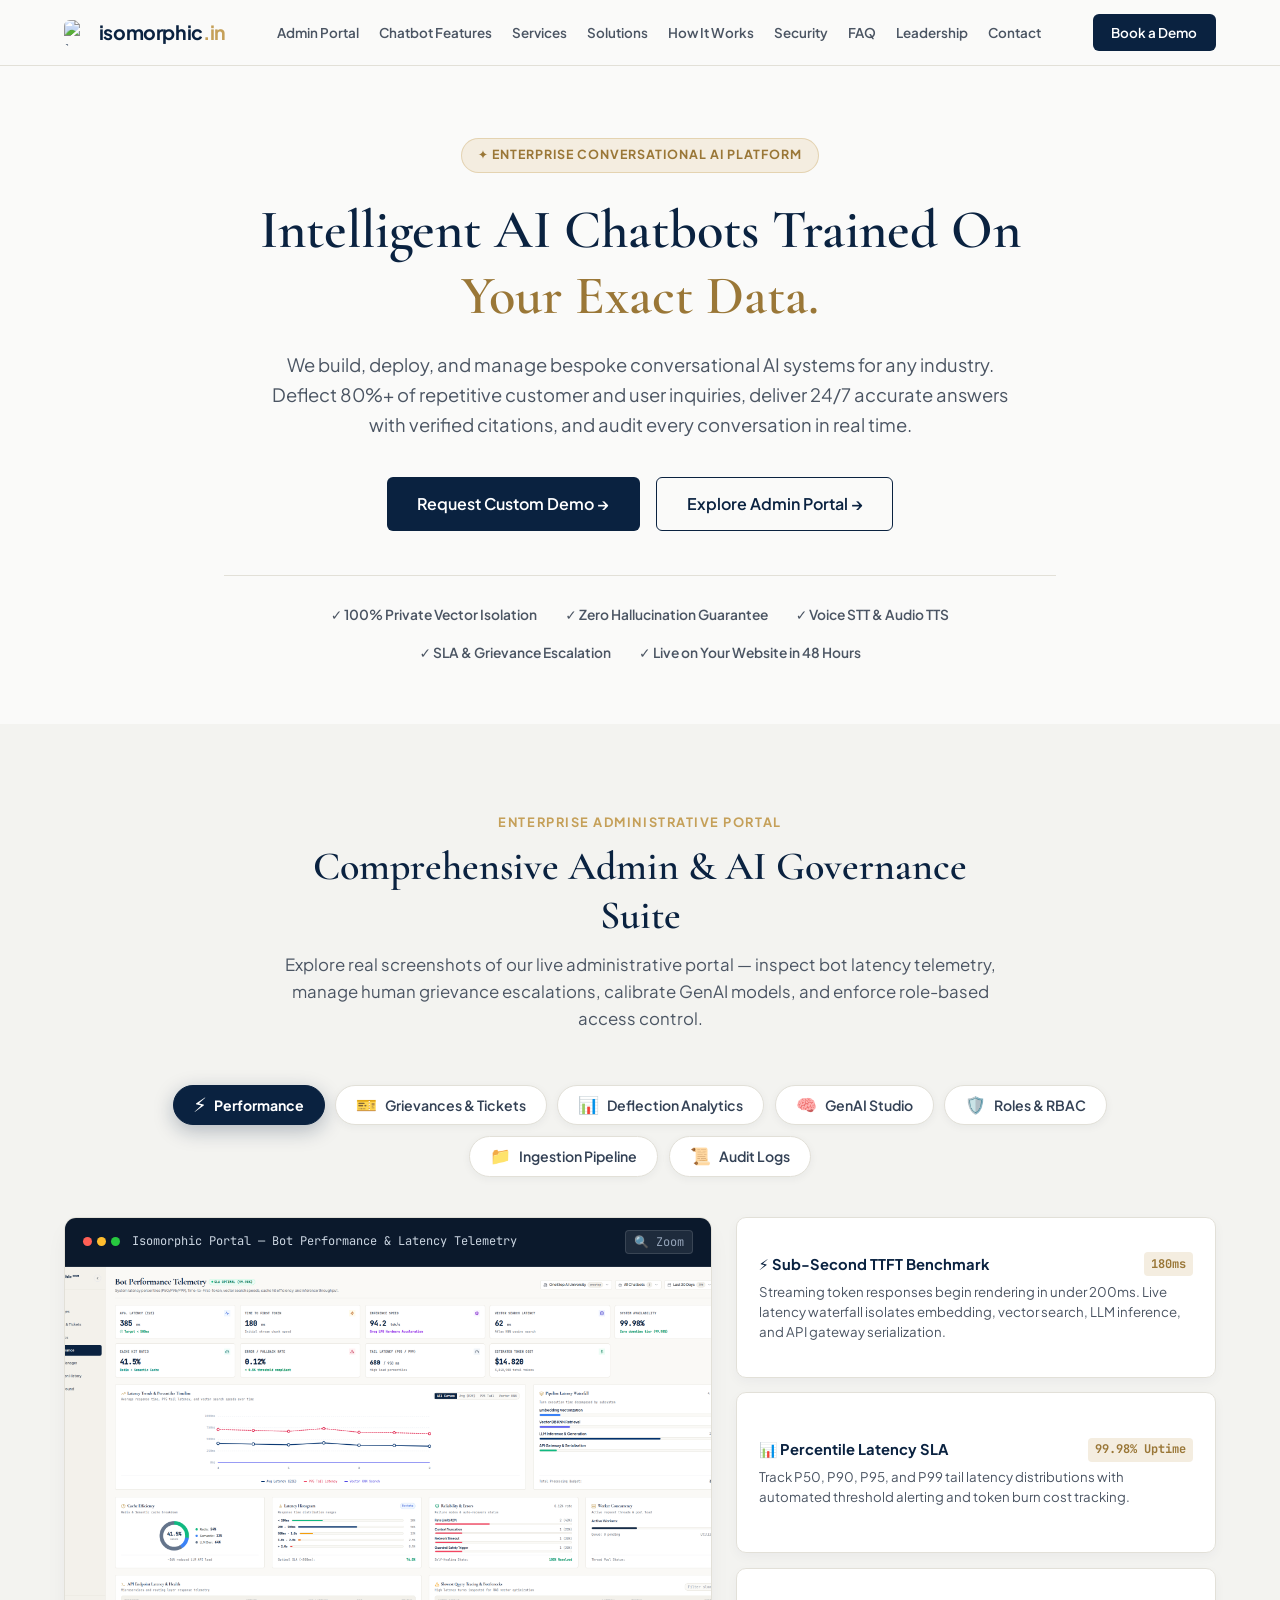
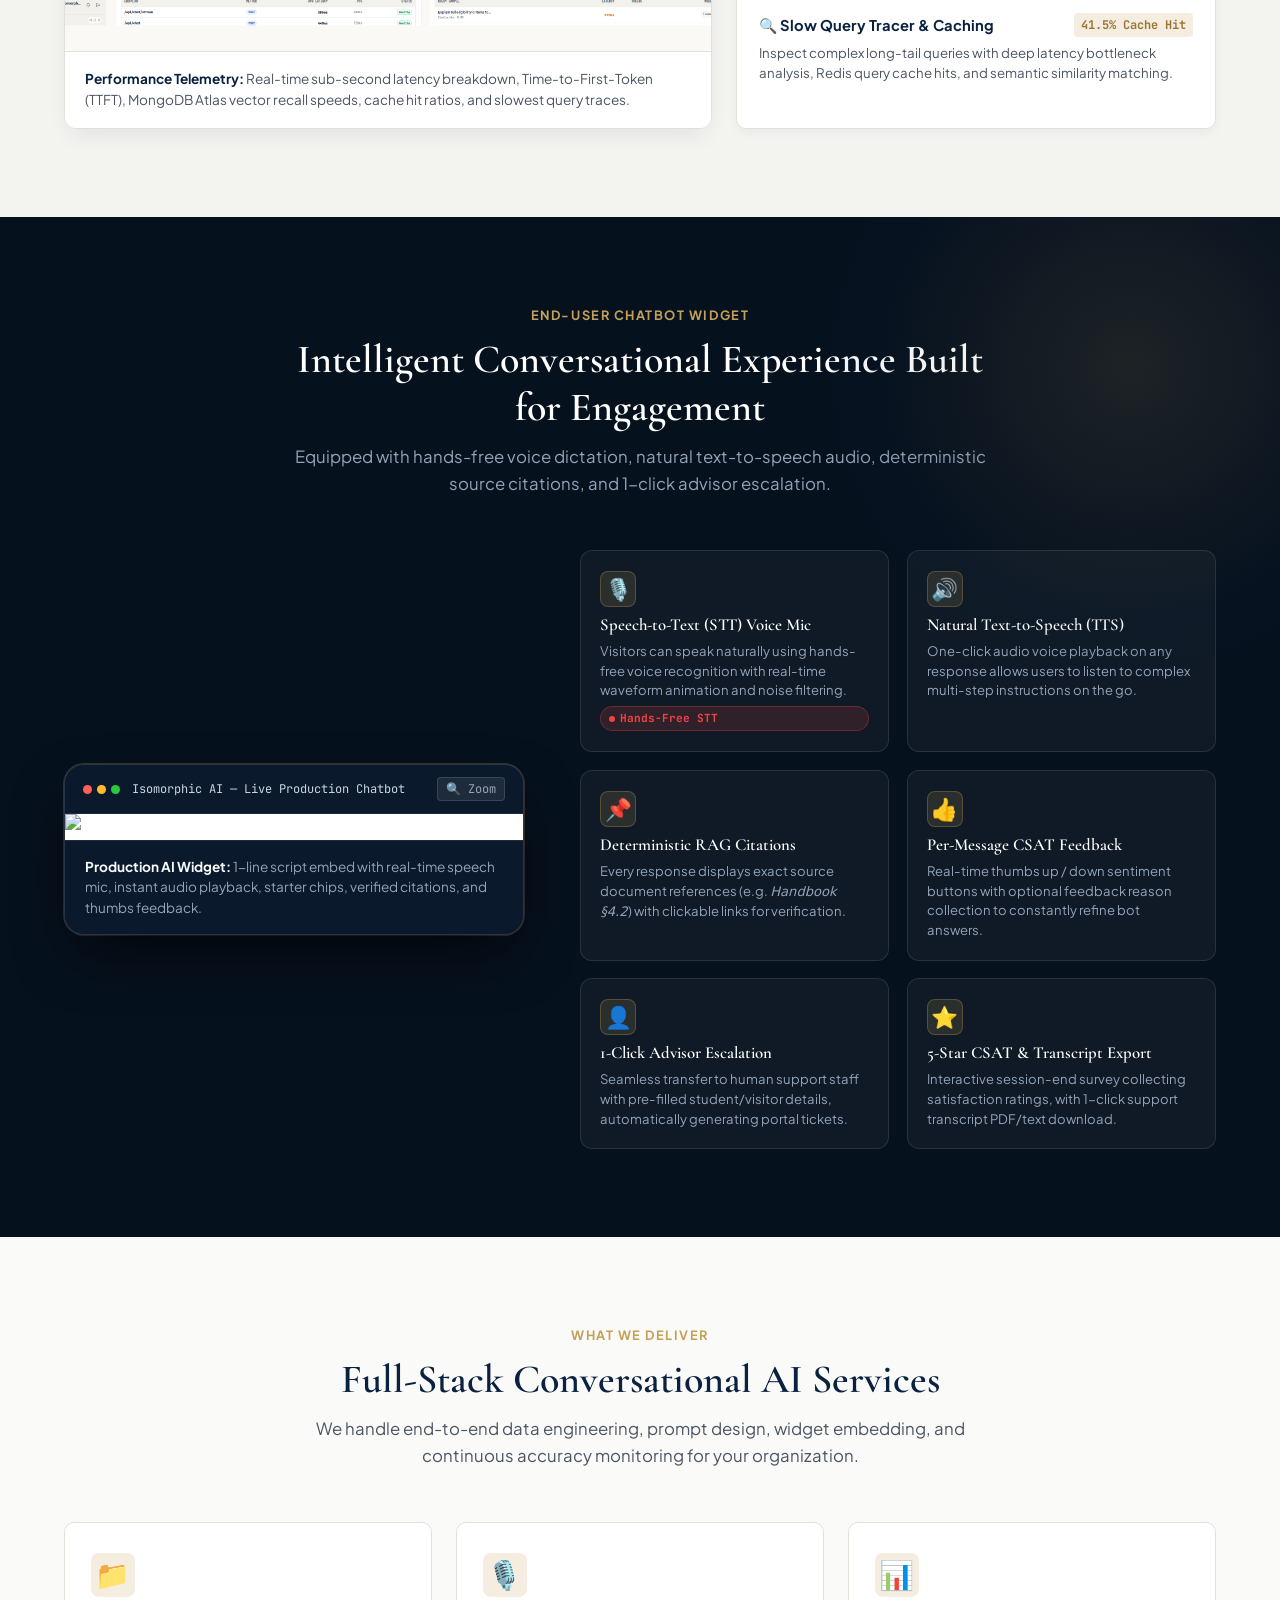
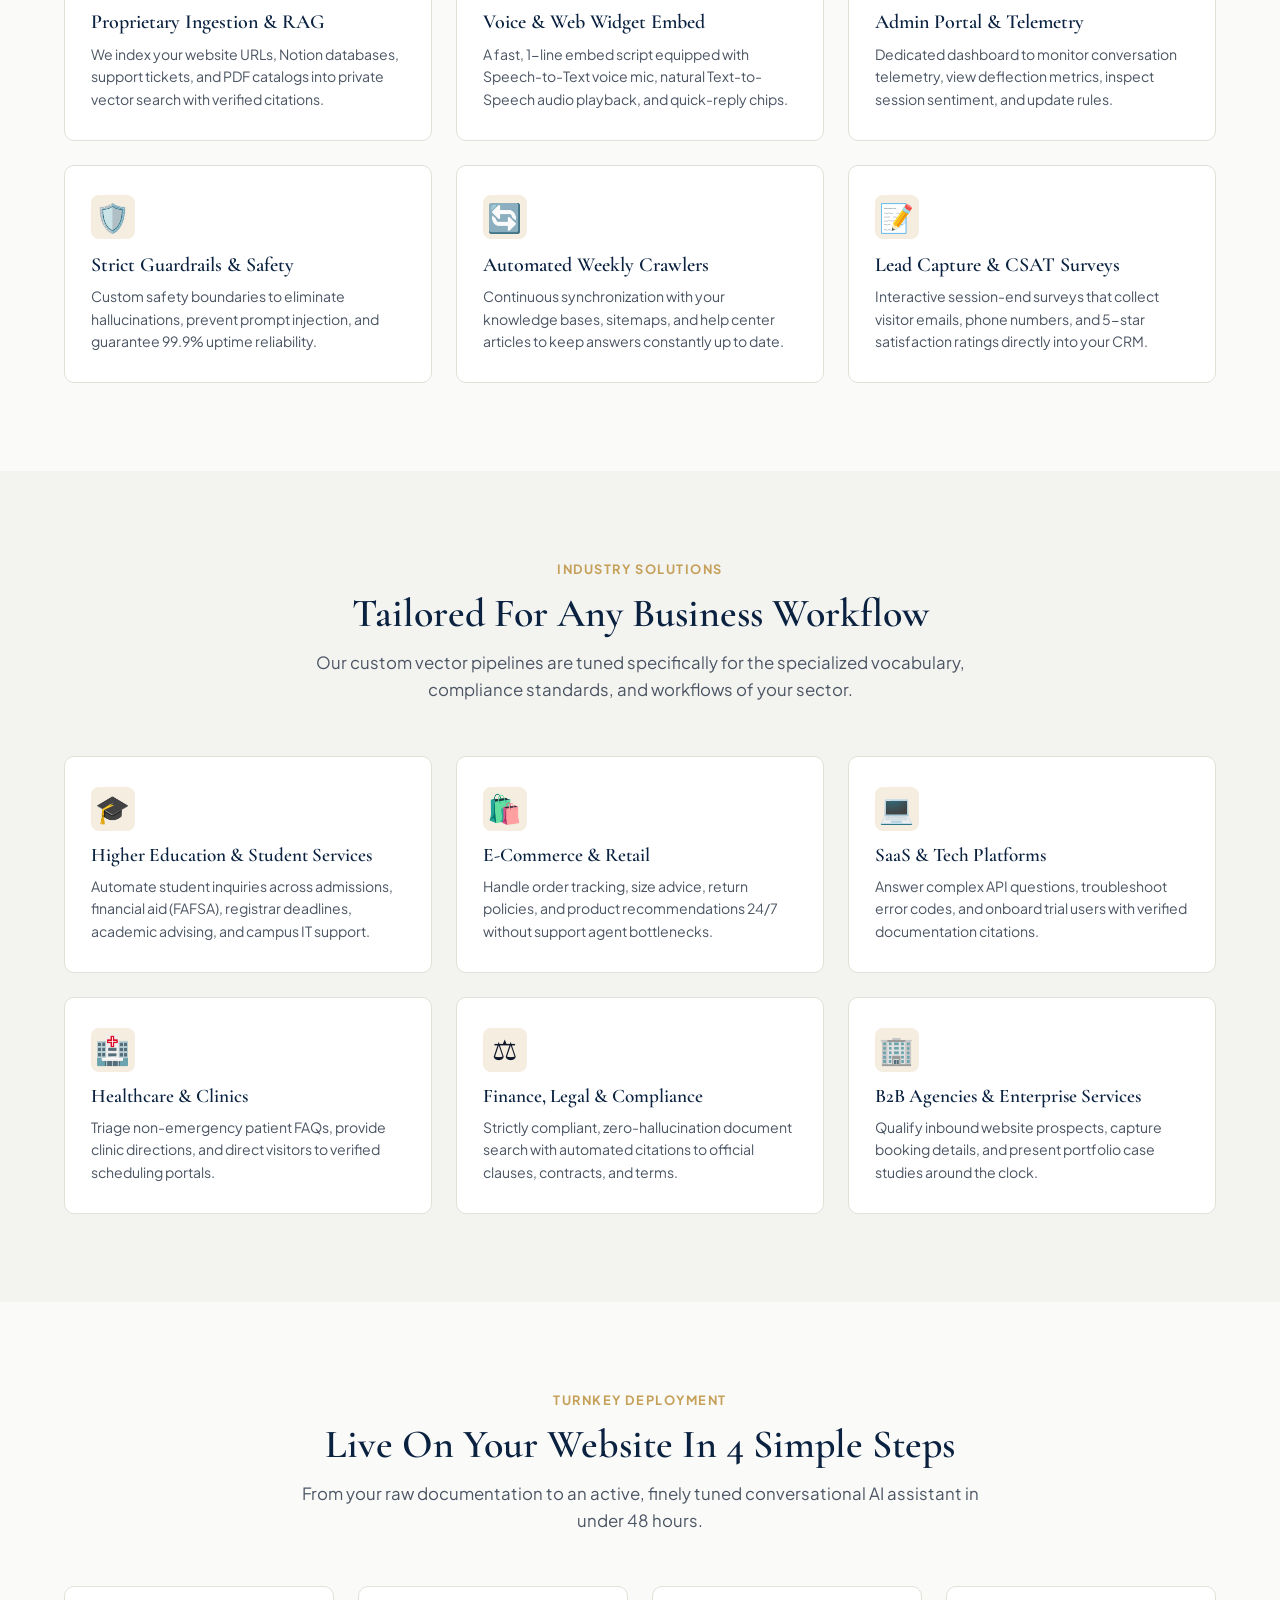
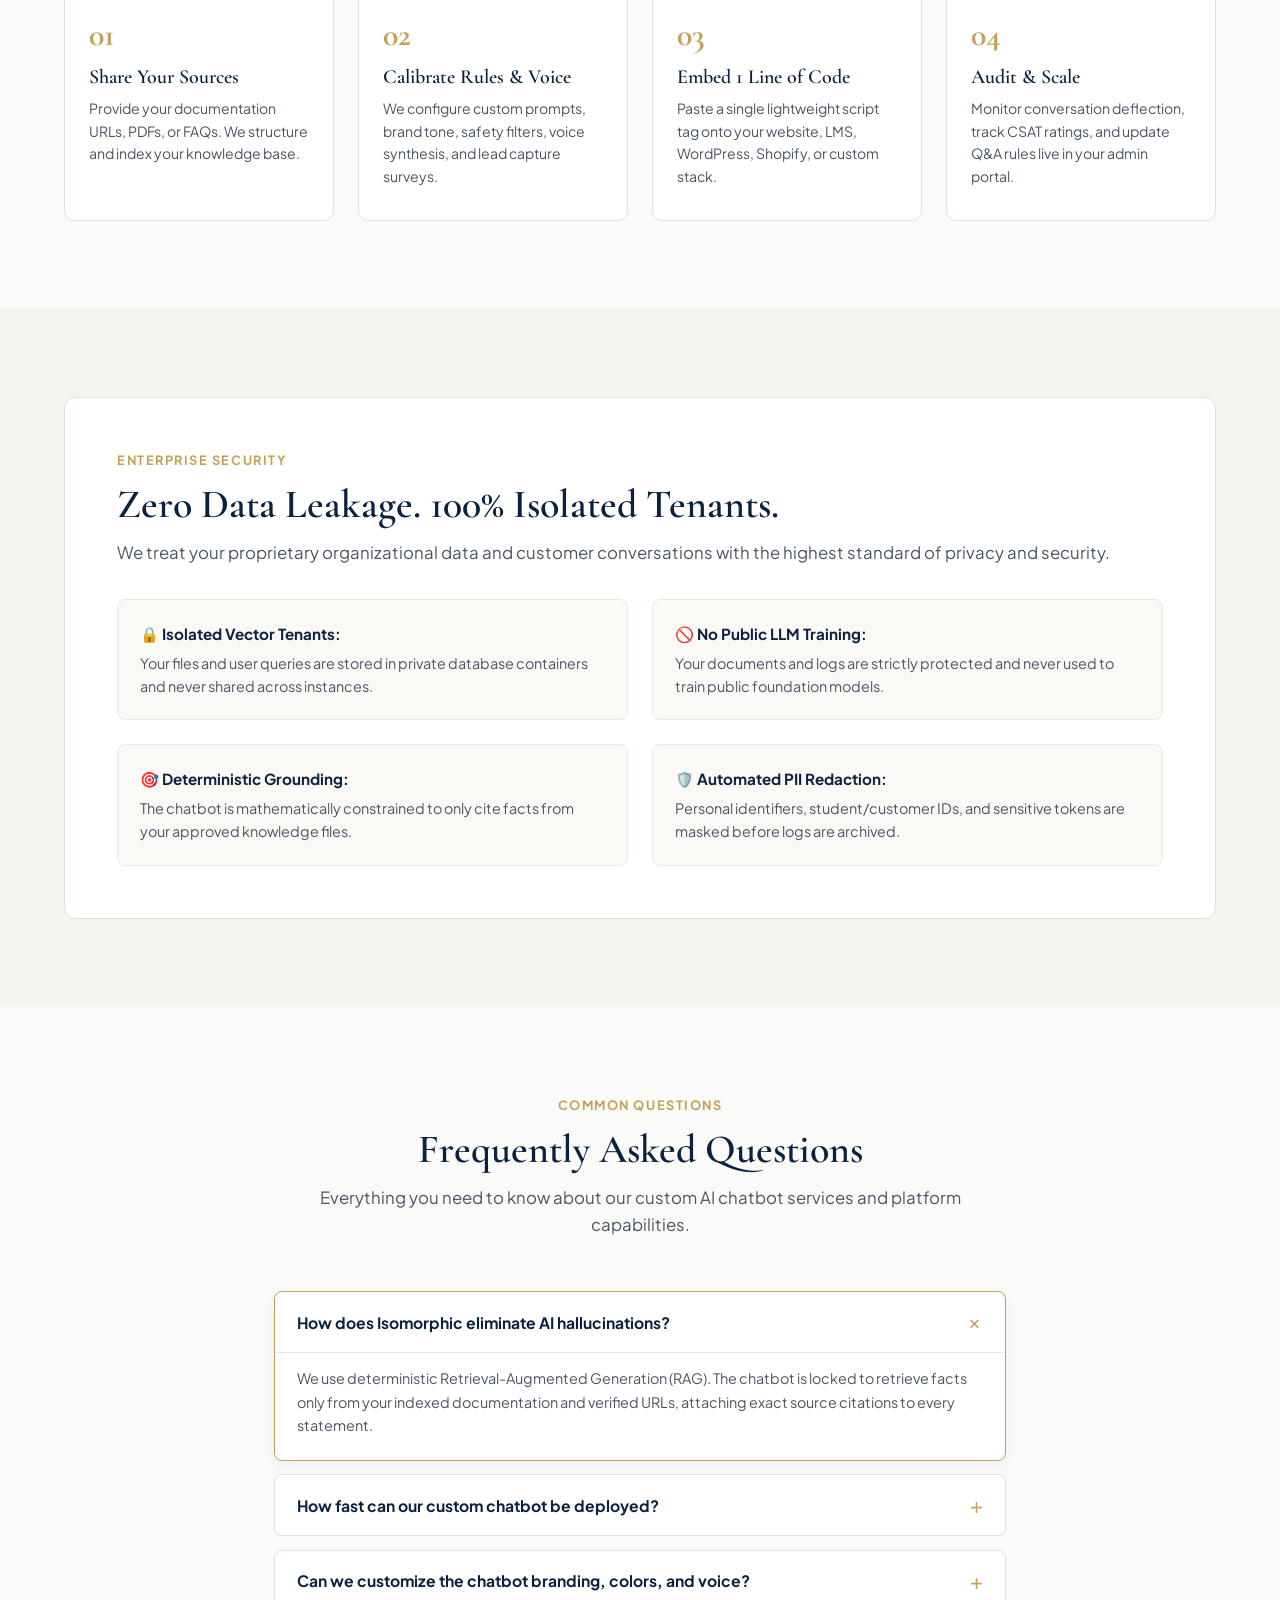
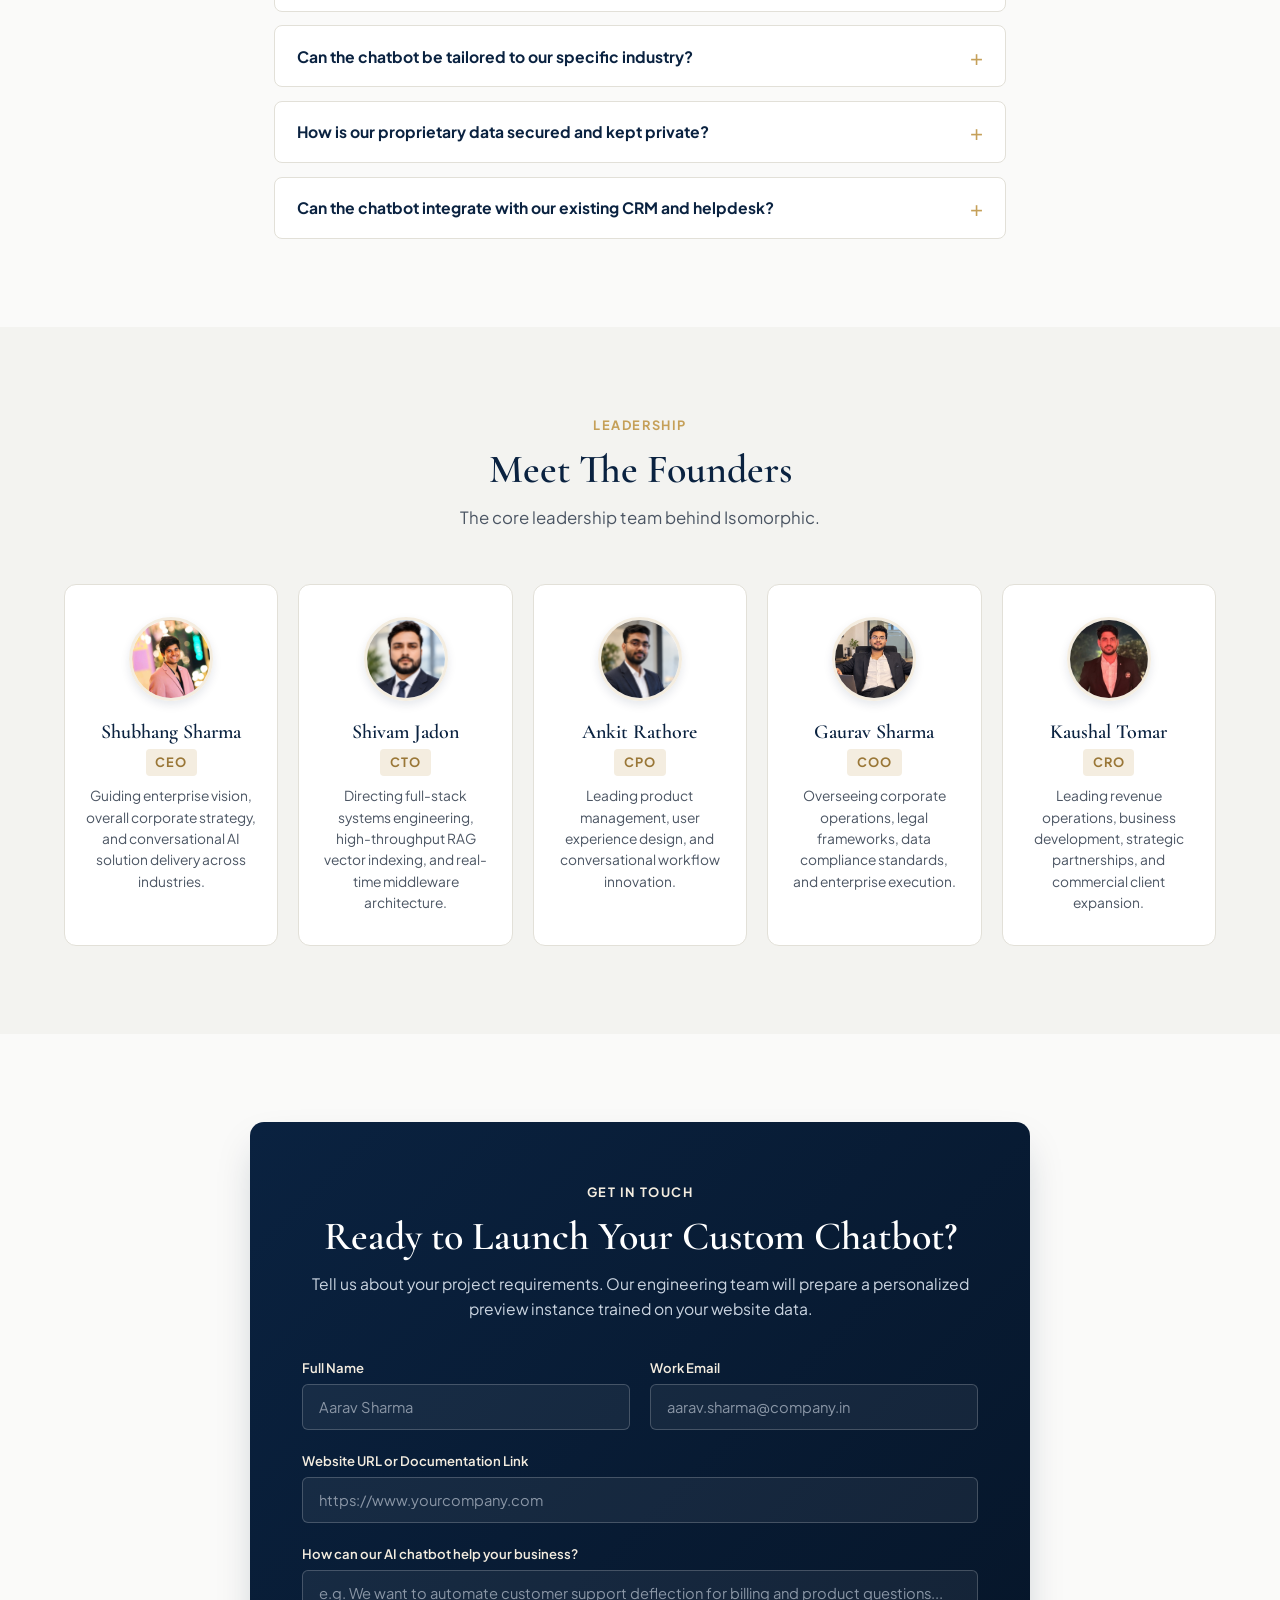
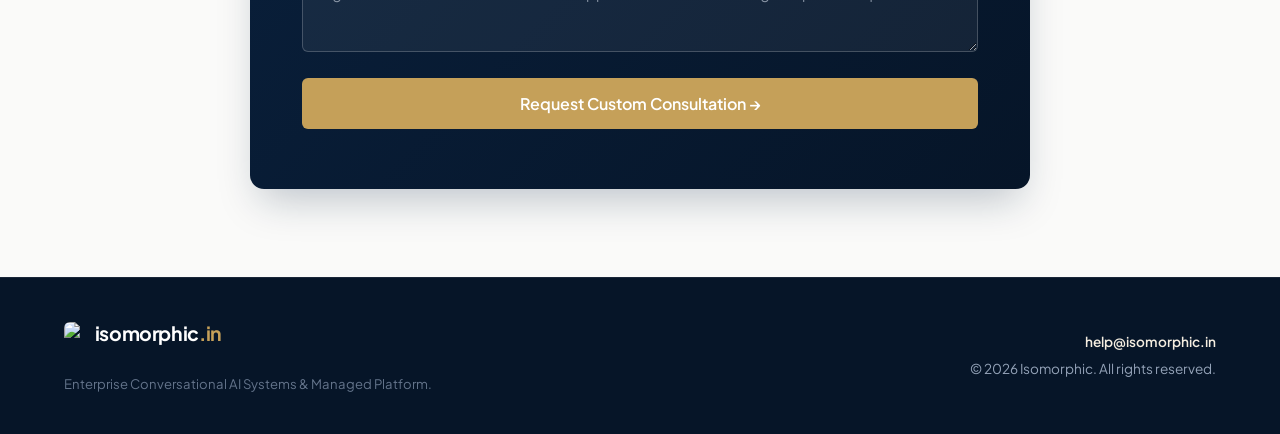
==== commit 24d7779c: "Chaaged form names" ====
--- a/index.html
+++ b/index.html
@@ -973,7 +973,7 @@
                         <p class="founder-bio">Overseeing corporate operations, legal frameworks, data compliance standards, and enterprise execution.</p>
                     </div>
 
-                    <!-- Founder 5: CBO -->
+                    <!-- Founder 5: CRO -->
                     <div class="founder-card">
                         <div class="founder-avatar-wrap">
                             <img src="assets/kaushal.png" alt="Kaushal Tomar" class="founder-avatar-img" />
@@ -982,8 +982,8 @@
                             </div>
                         </div>
                         <h3 class="founder-name">Kaushal Tomar</h3>
-                        <span class="founder-role">CBO</span>
-                        <p class="founder-bio">Leading business development, revenue growth, strategic partnerships, and commercial client expansion.</p>
+                        <span class="founder-role">CRO</span>
+                        <p class="founder-bio">Leading revenue operations, business development, strategic partnerships, and commercial client expansion.</p>
                     </div>
                 </div>
             </div>
@@ -1003,11 +1003,11 @@
                         <div class="form-row">
                             <div class="form-field">
                                 <label for="c-name">Full Name</label>
-                                <input type="text" id="c-name" placeholder="Alex Morgan" required autocomplete="name">
+                                <input type="text" id="c-name" placeholder="Aarav Sharma" required autocomplete="name">
                             </div>
                             <div class="form-field">
                                 <label for="c-email">Work Email</label>
-                                <input type="email" id="c-email" placeholder="alex@company.com" required autocomplete="email">
+                                <input type="email" id="c-email" placeholder="aarav.sharma@company.in" required autocomplete="email">
                             </div>
                         </div>
 
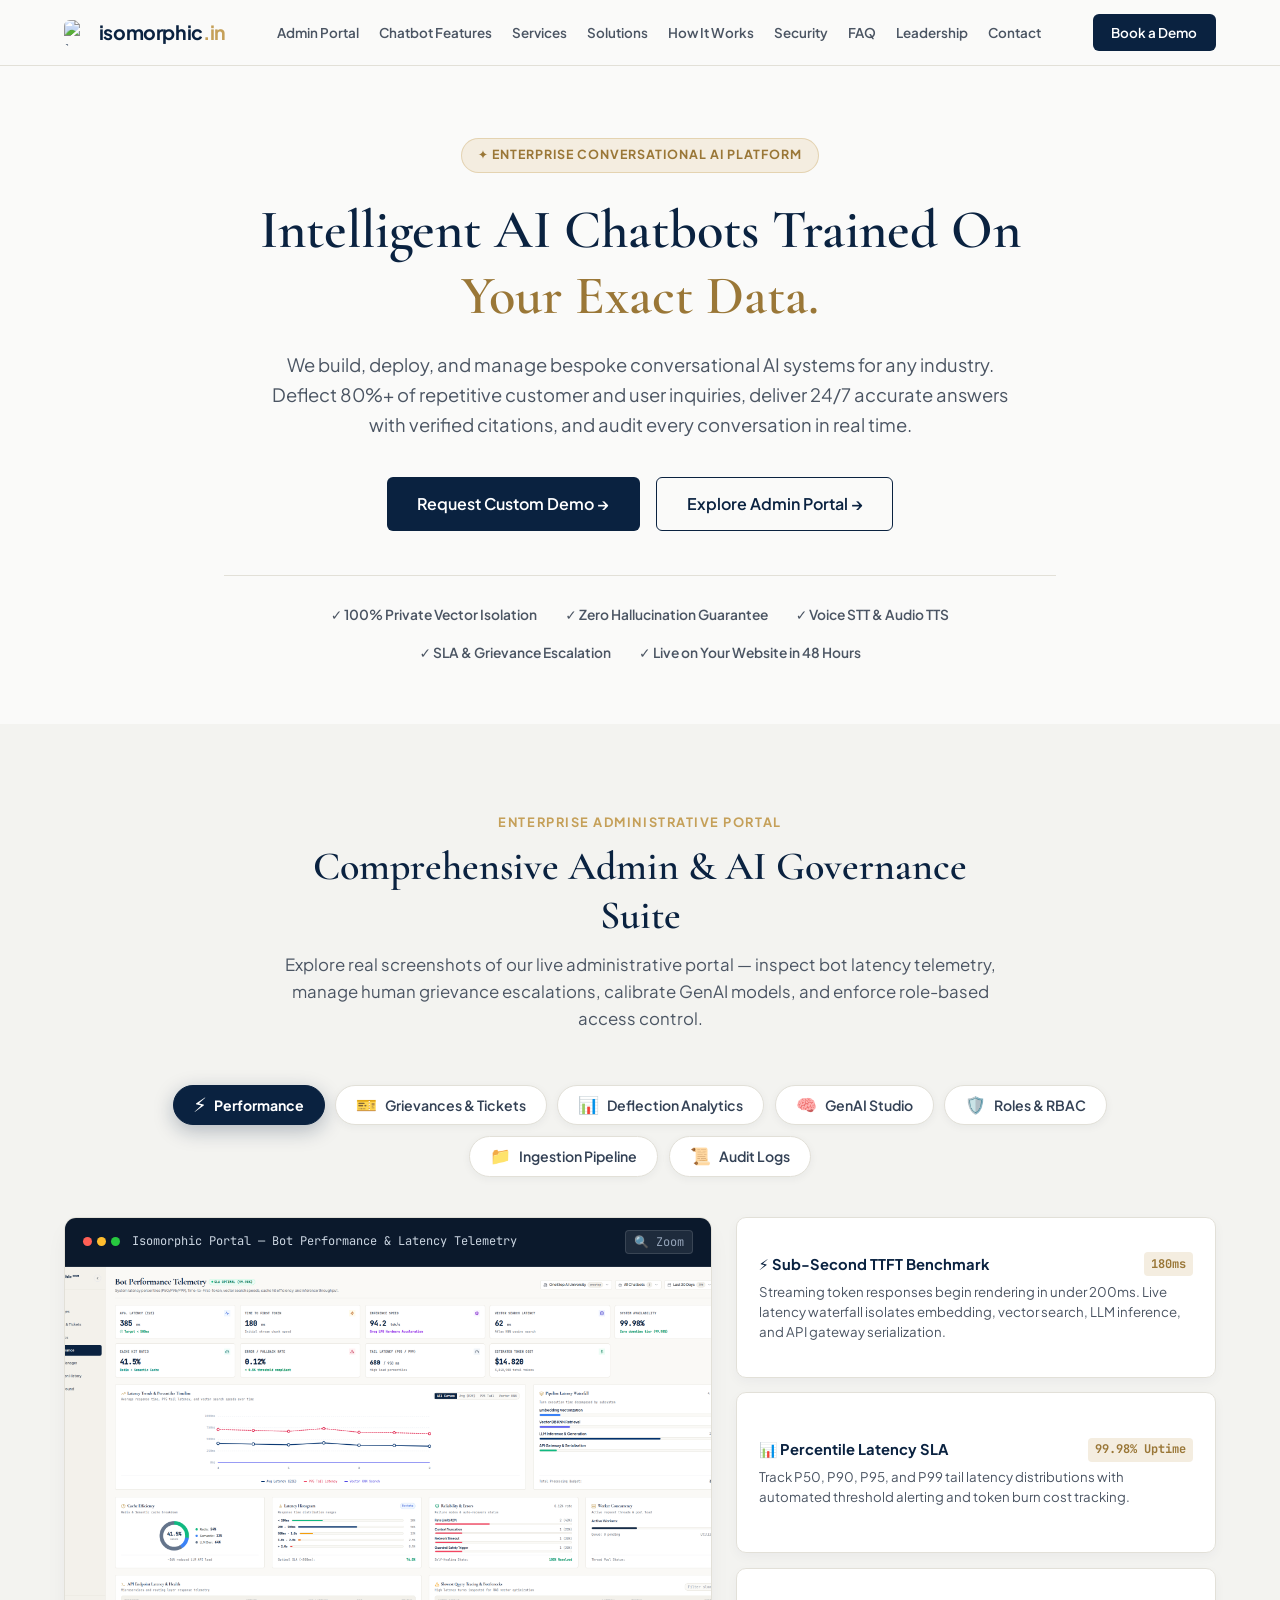
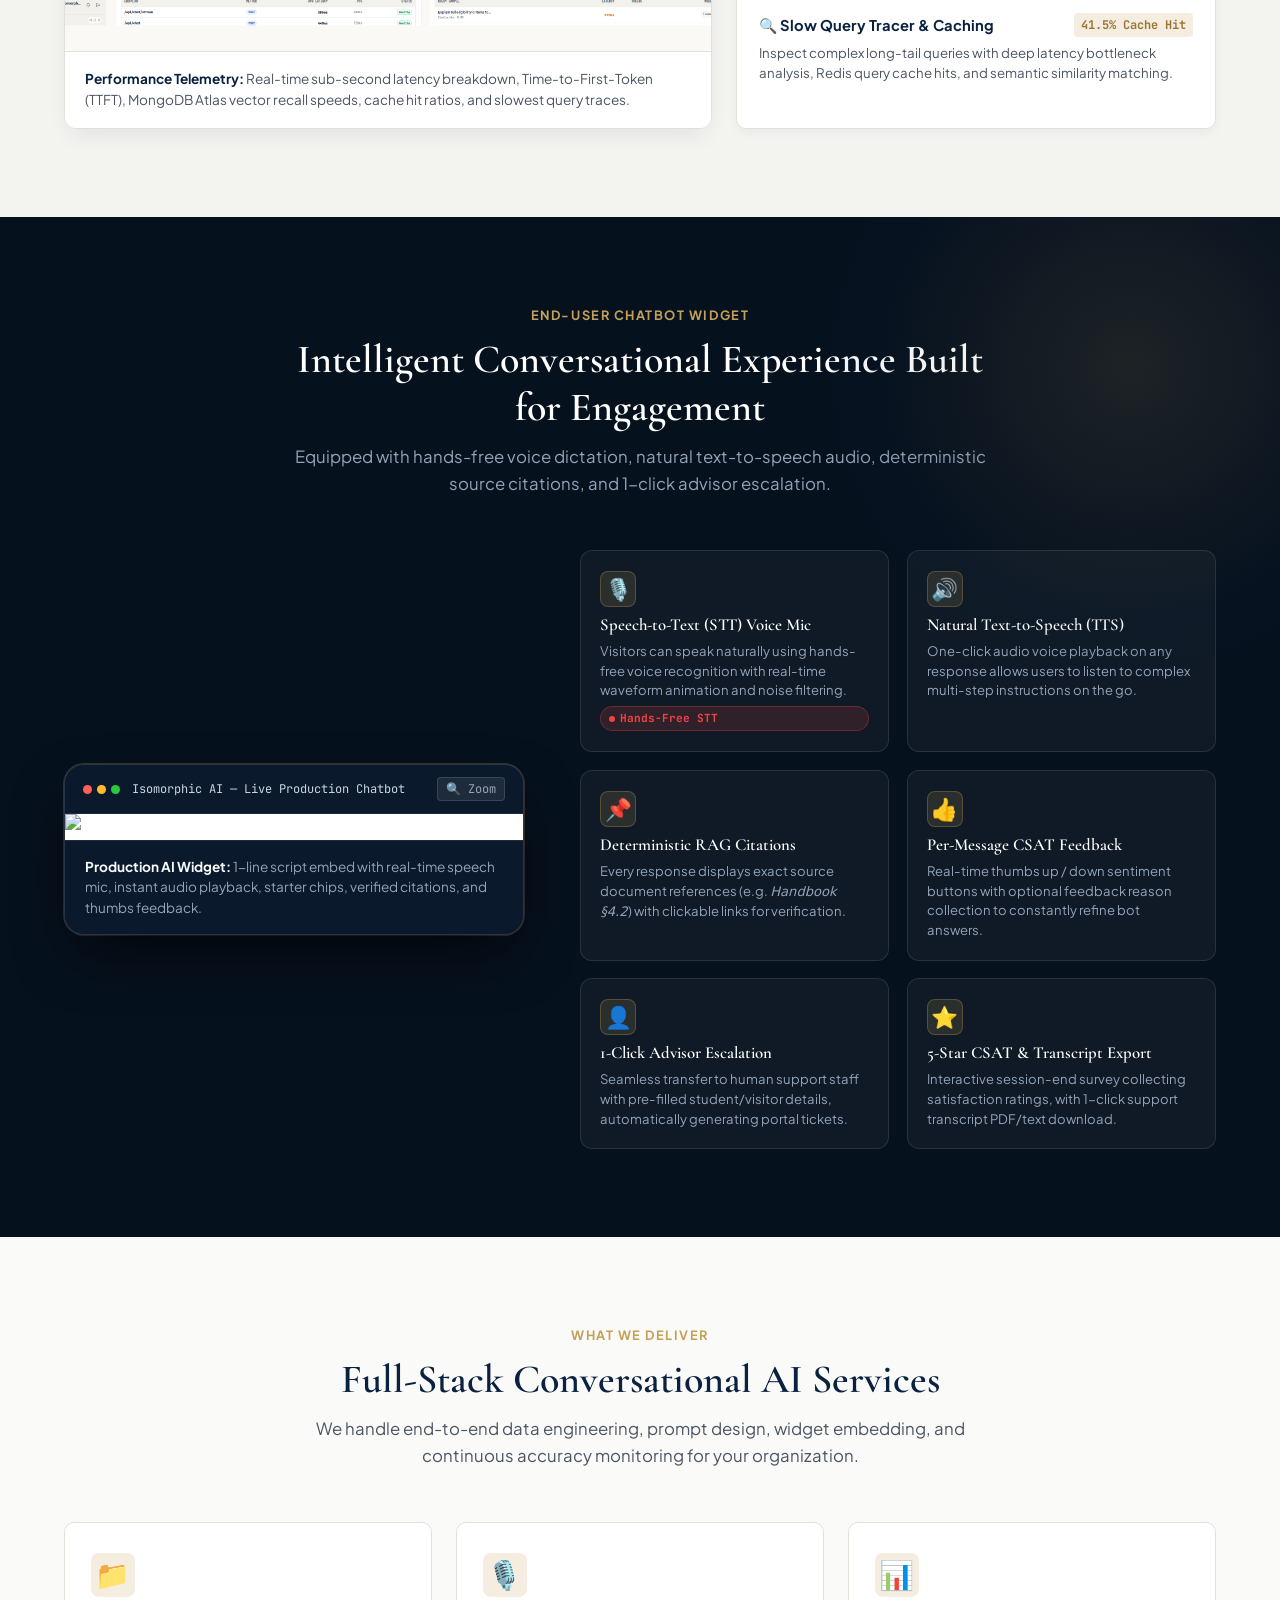
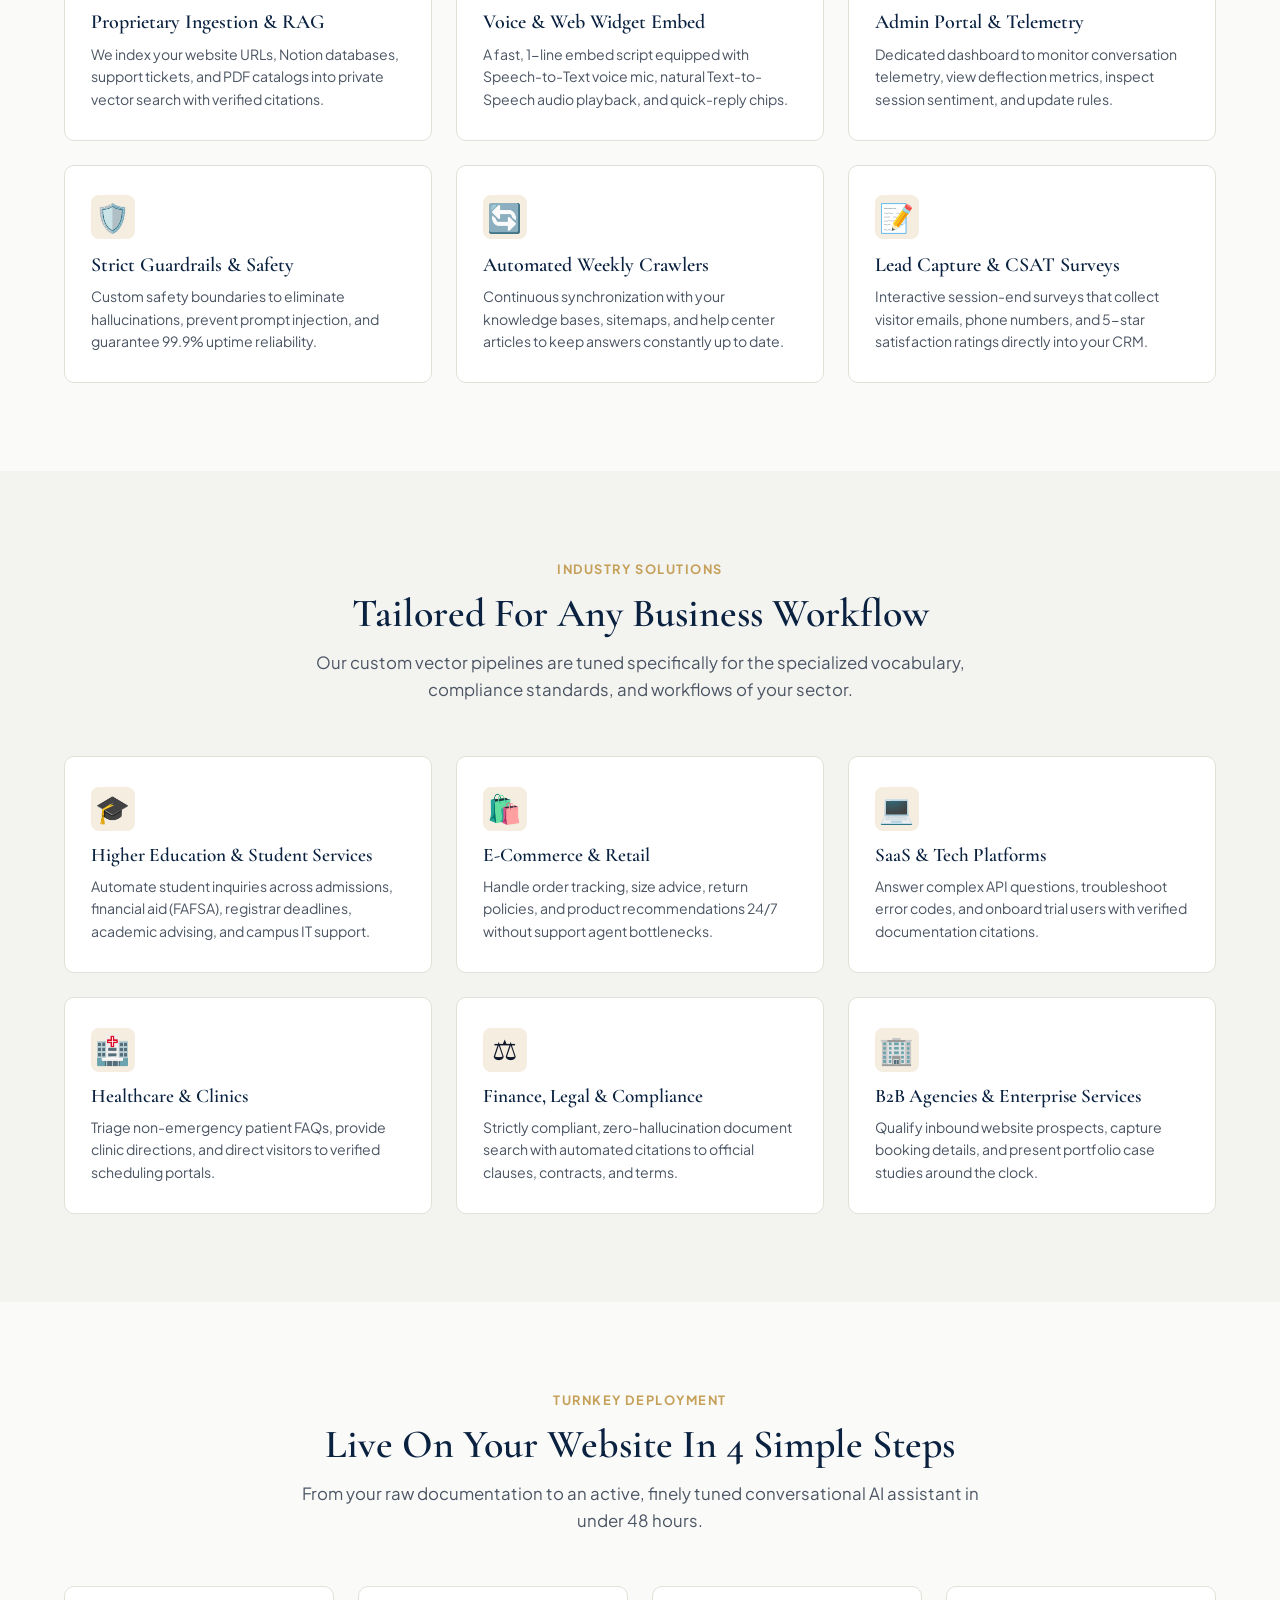
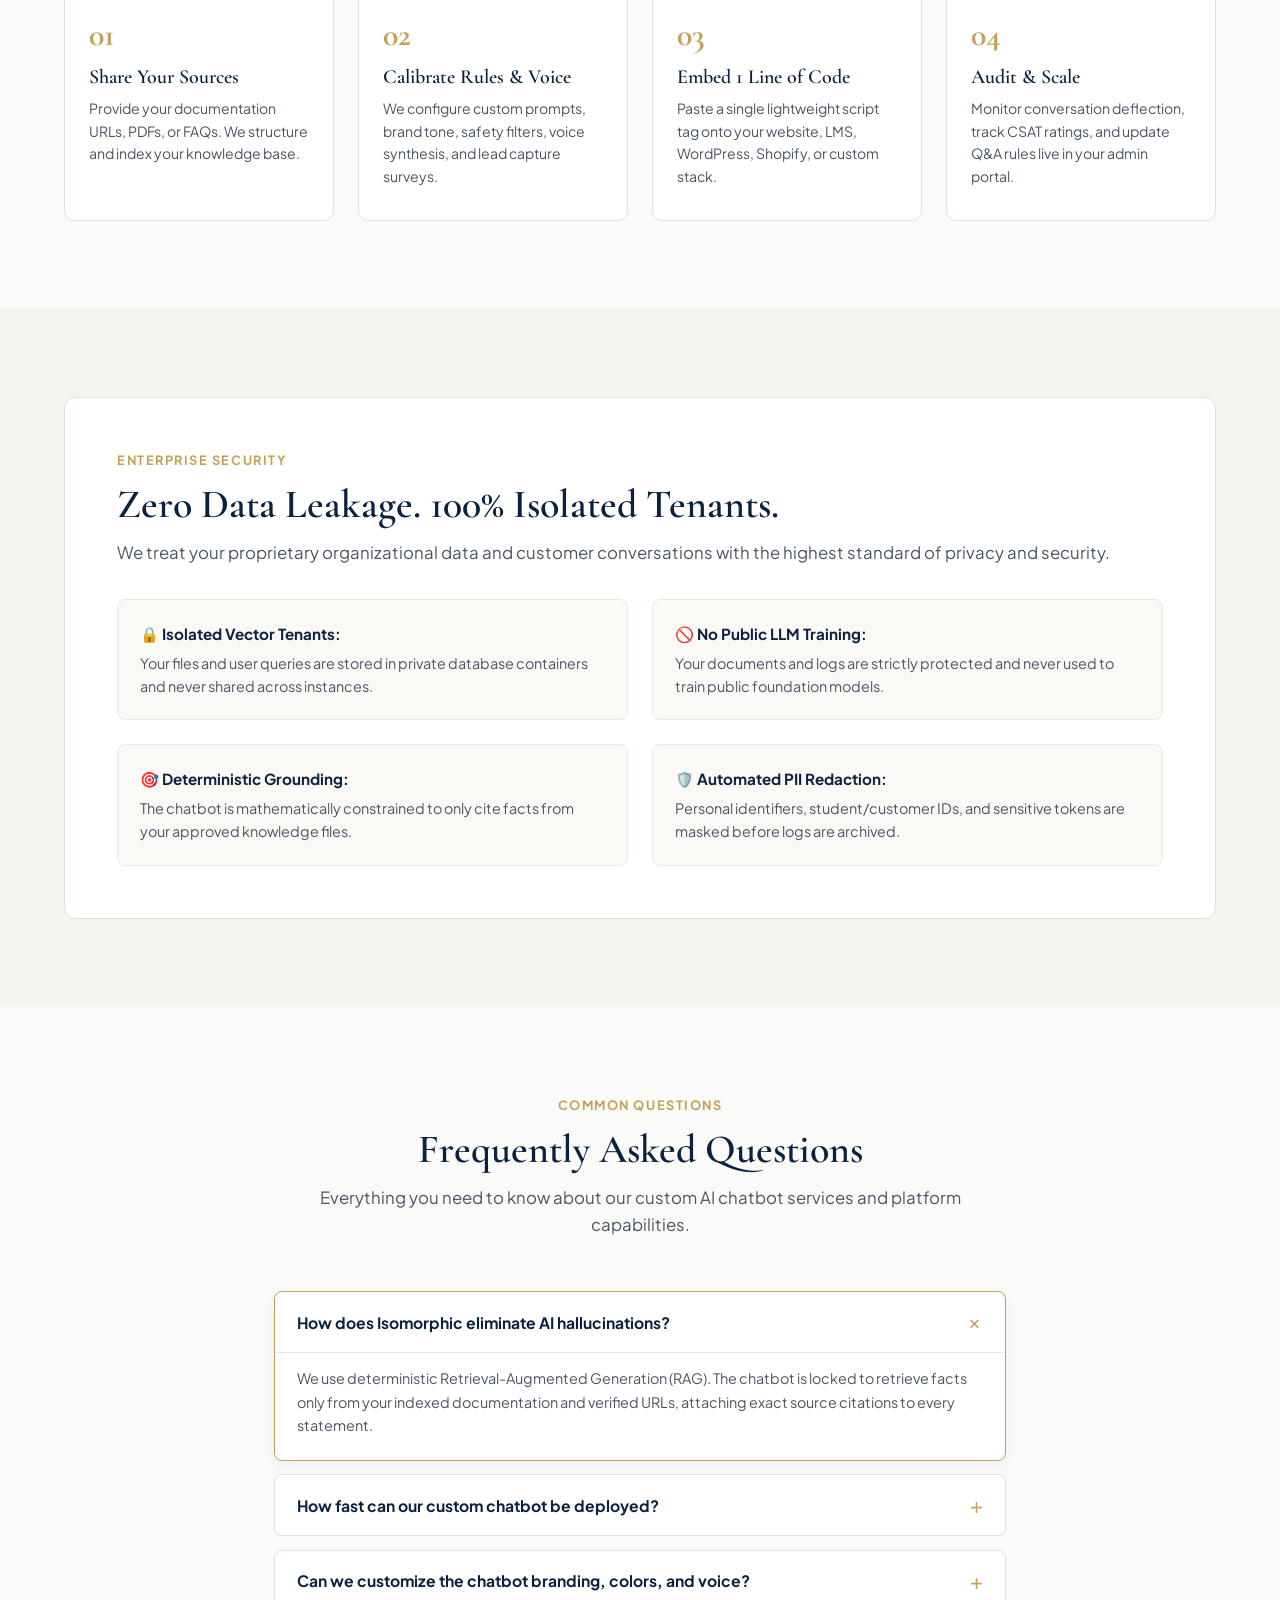
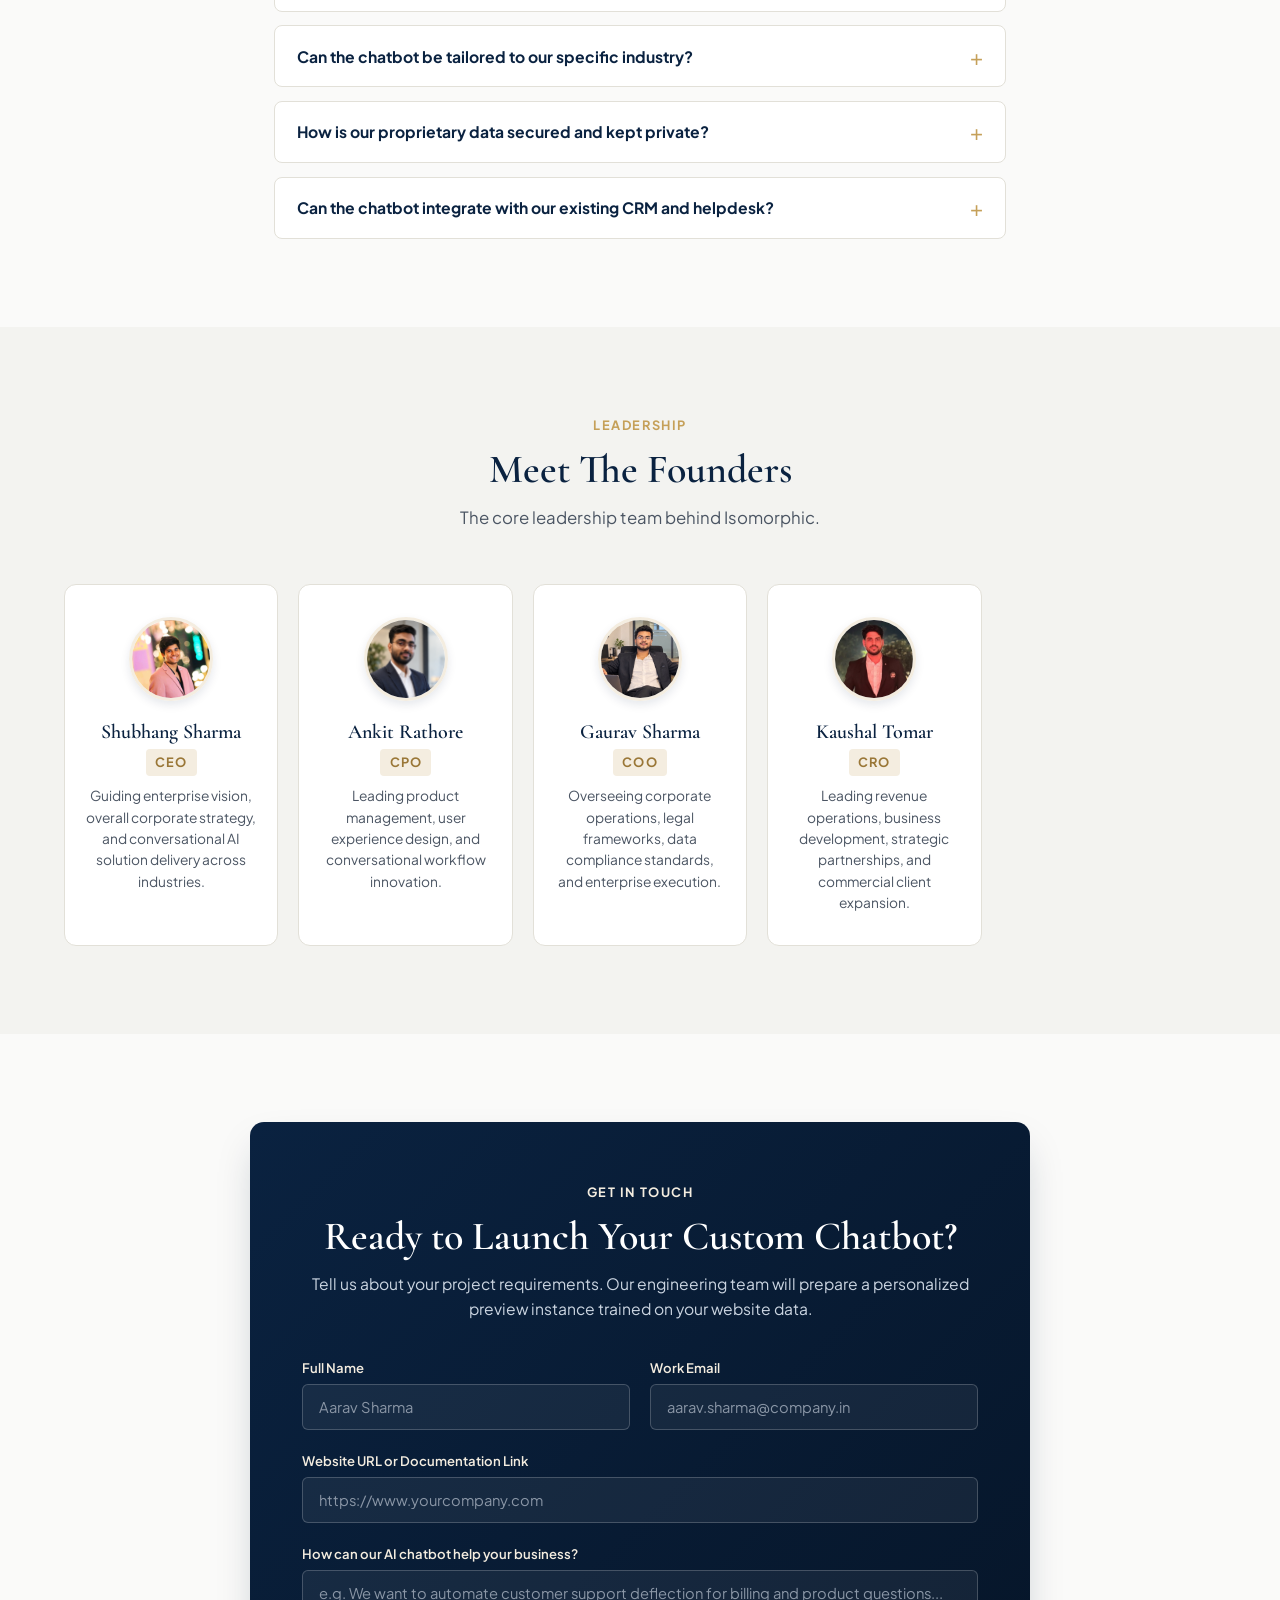
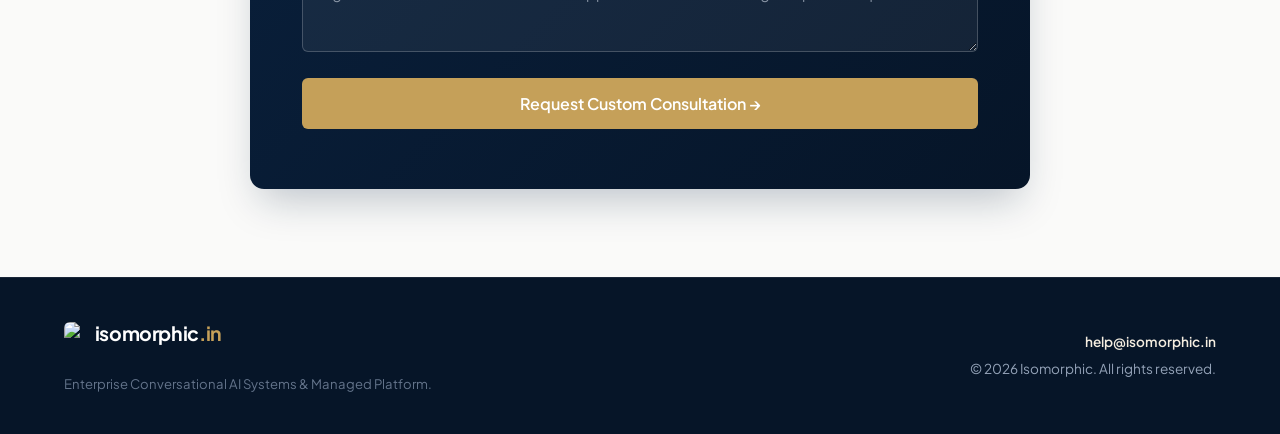
==== commit a6389279: "Removed founder" ====
--- a/index.html
+++ b/index.html
@@ -934,19 +934,6 @@
                         <p class="founder-bio">Guiding enterprise vision, overall corporate strategy, and conversational AI solution delivery across industries.</p>
                     </div>
 
-                    <!-- Founder 2: CTO -->
-                    <div class="founder-card">
-                        <div class="founder-avatar-wrap">
-                            <img src="assets/shivam.png" alt="Shivam Jadon" class="founder-avatar-img" />
-                            <div class="dummy-avatar-bg" style="display: none;">
-                                <span class="founder-initials">SJ</span>
-                            </div>
-                        </div>
-                        <h3 class="founder-name">Shivam Jadon</h3>
-                        <span class="founder-role">CTO</span>
-                        <p class="founder-bio">Directing full-stack systems engineering, high-throughput RAG vector indexing, and real-time middleware architecture.</p>
-                    </div>
-
                     <!-- Founder 3: CPO -->
                     <div class="founder-card">
                         <div class="founder-avatar-wrap">
